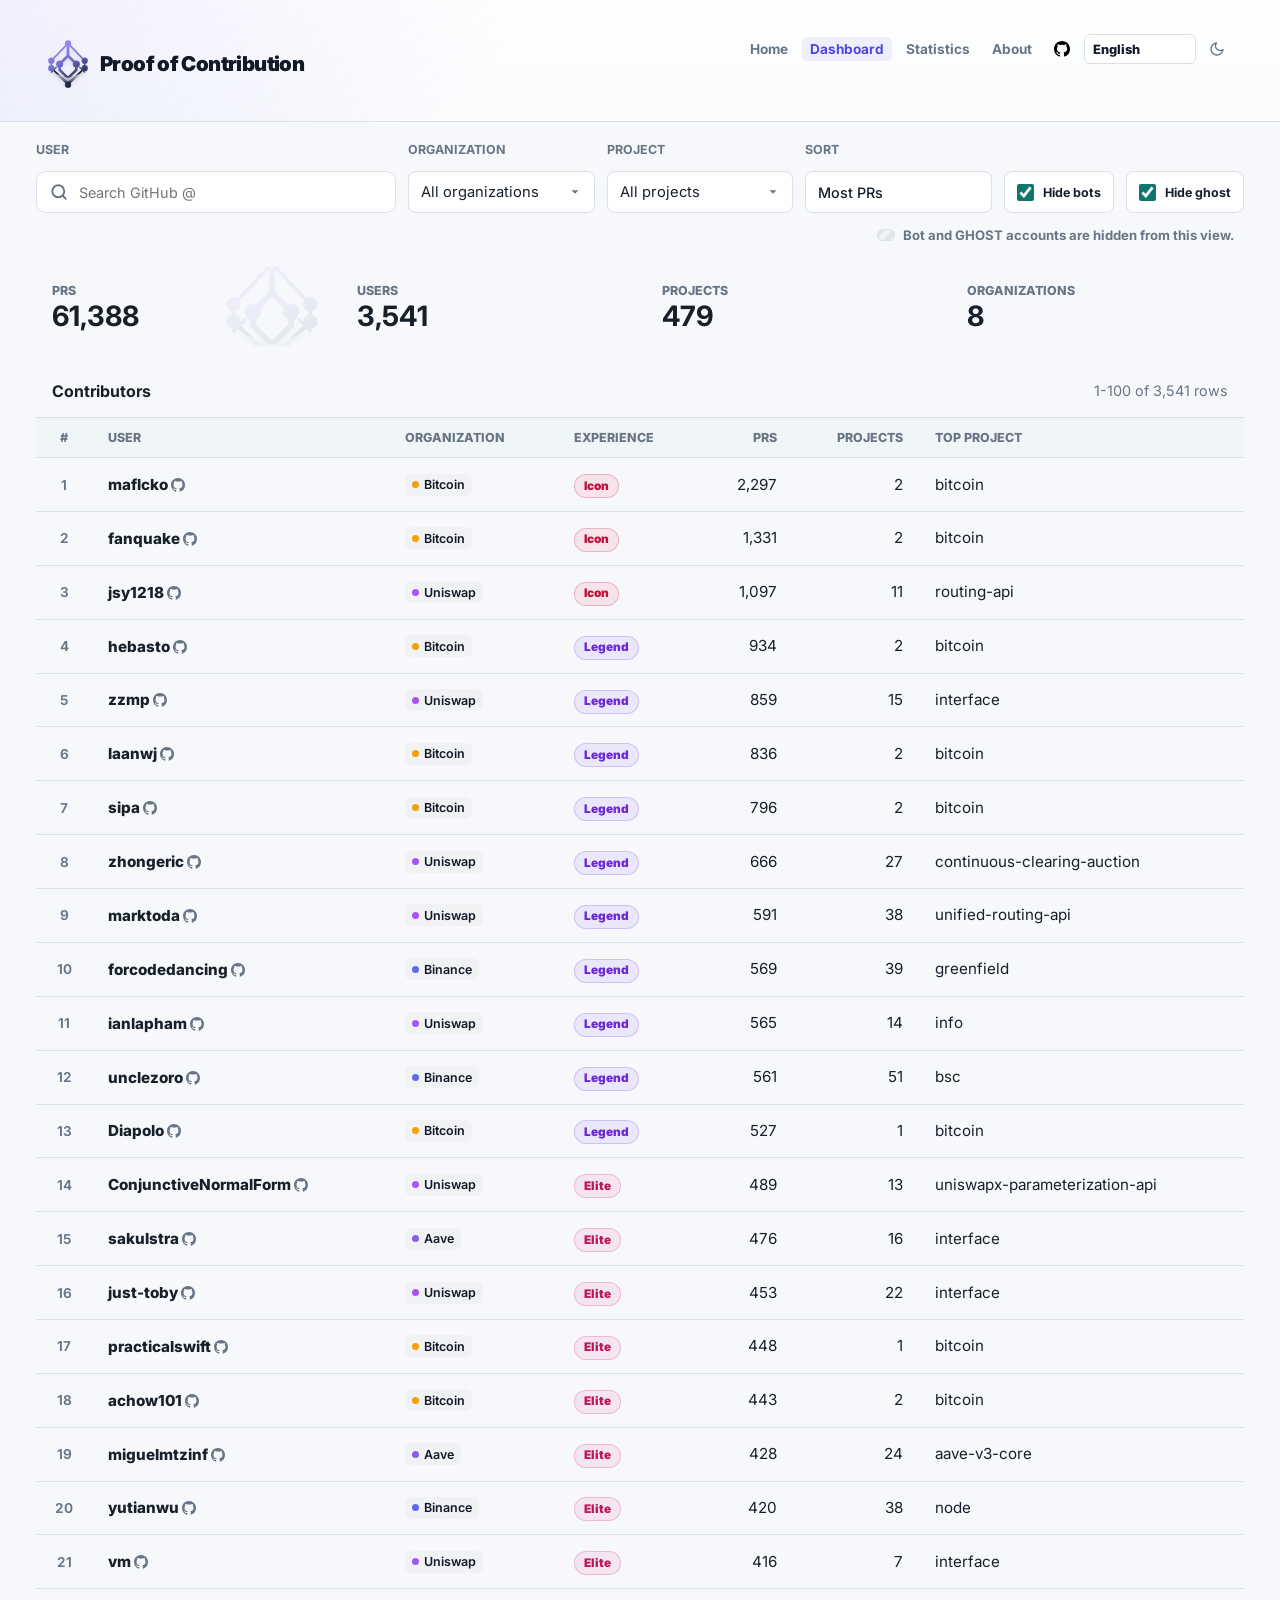
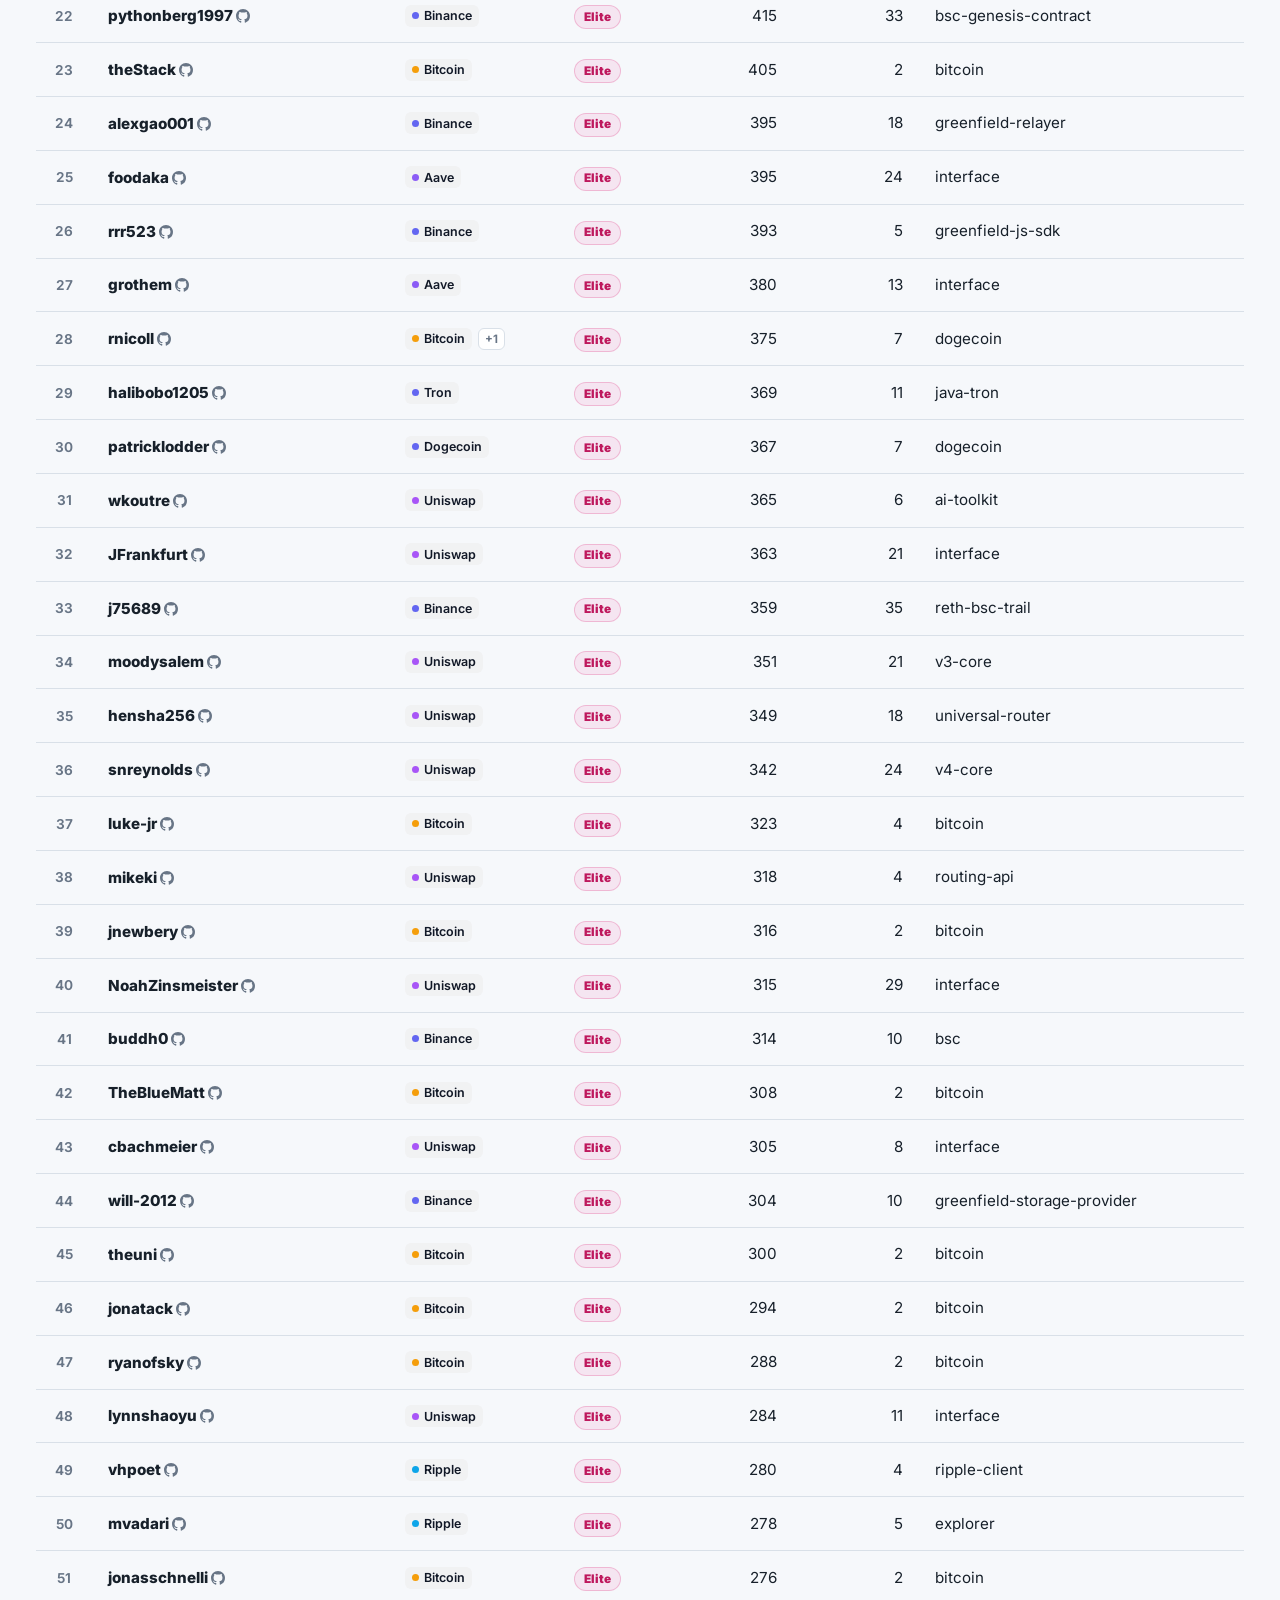
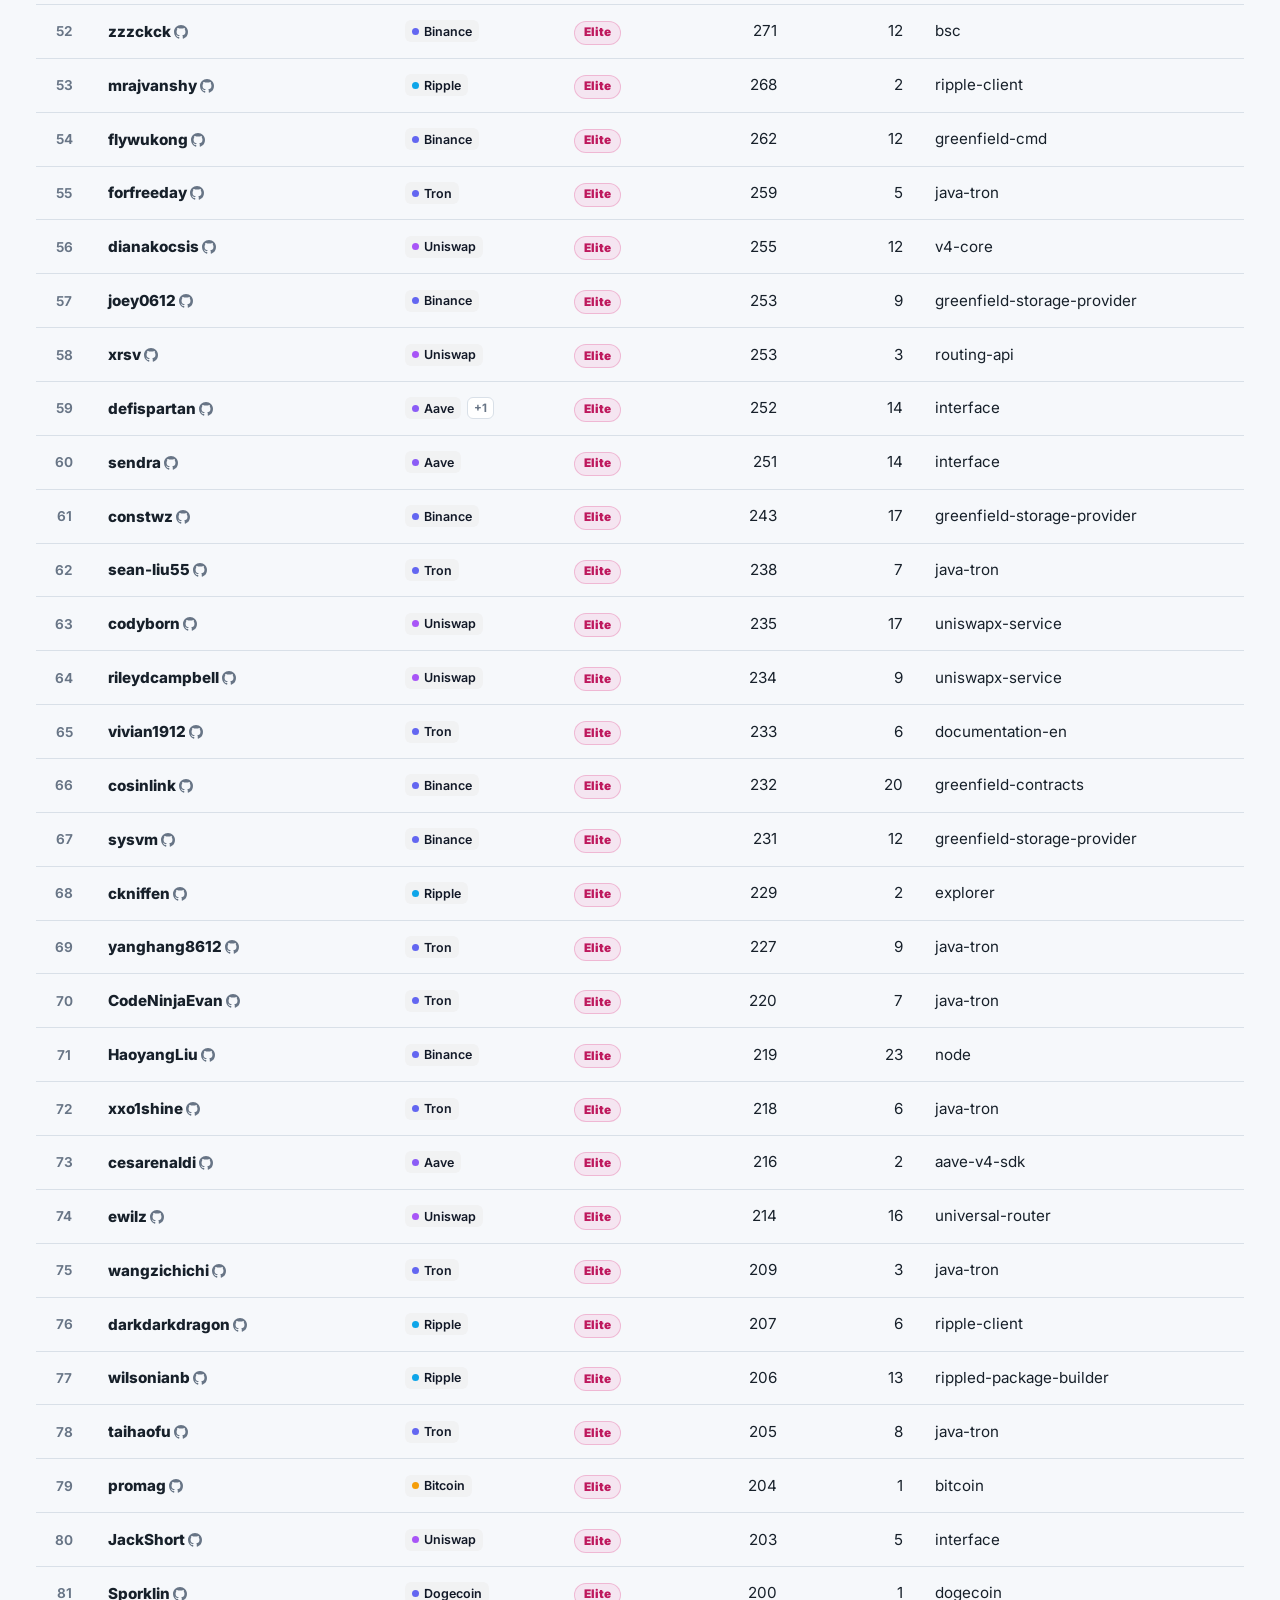
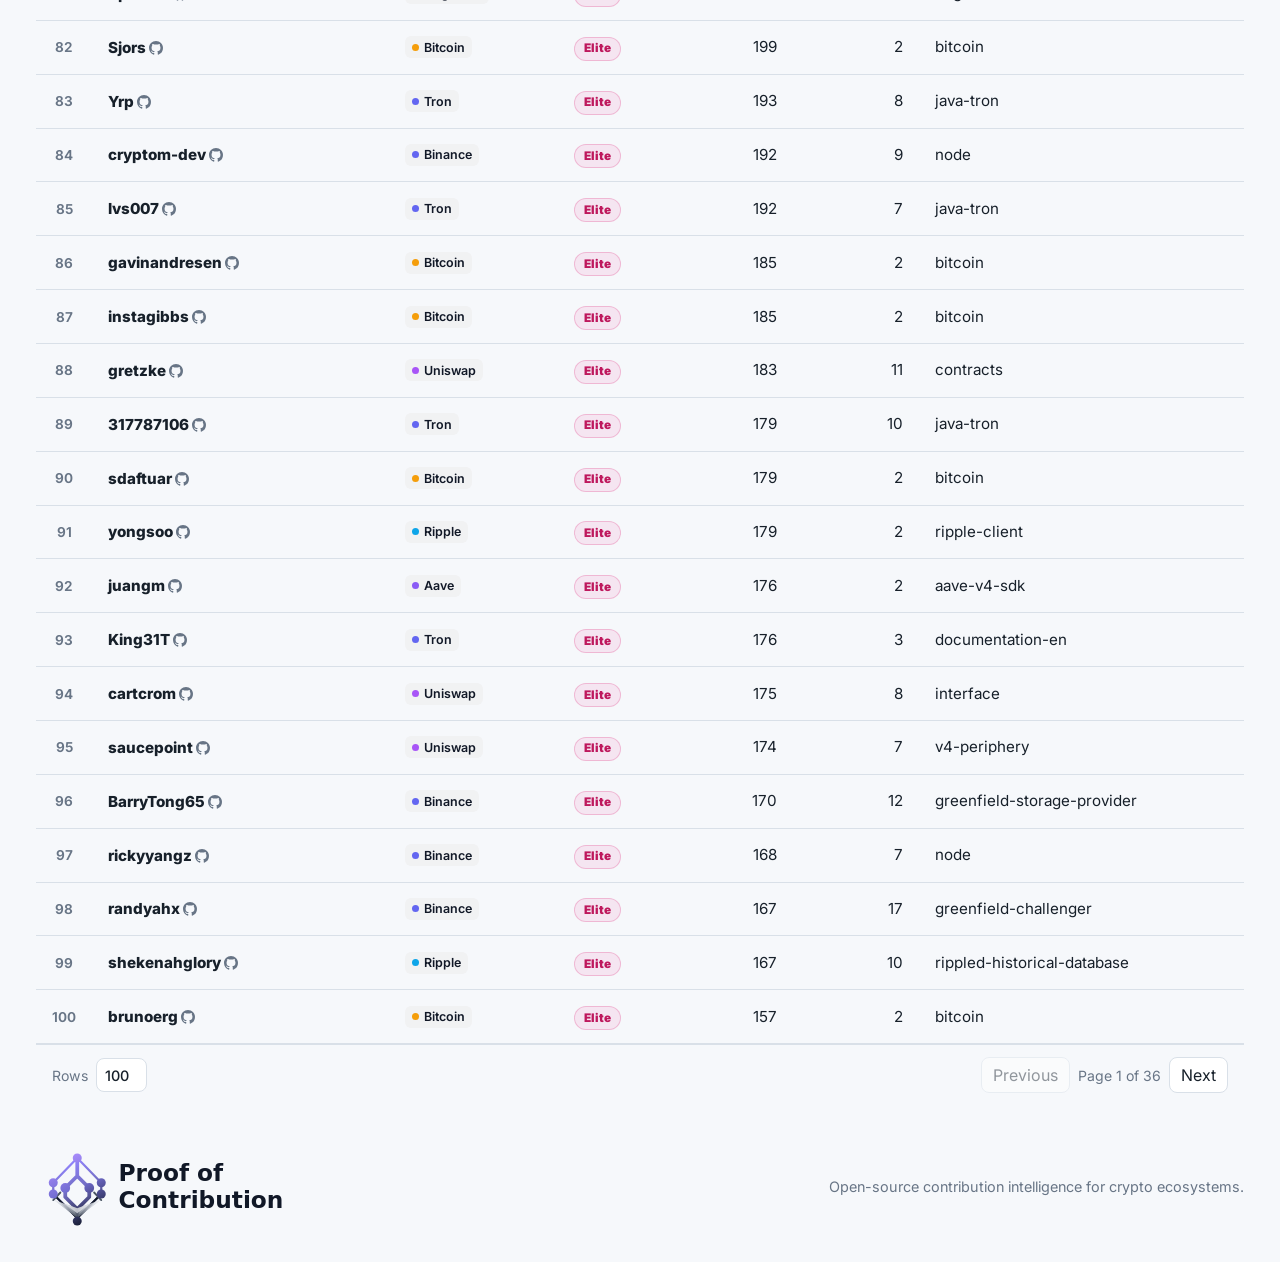
==== app/index.html @ 01d90309 "idiomas" ====
<!doctype html>
<html lang="en">
  <head>
    <meta charset="utf-8" />
    <meta name="viewport" content="width=device-width, initial-scale=1" />
    <meta
      name="description"
      content="Proof of Contribution tracks merged pull requests across open-source crypto projects."
    />
    <meta name="theme-color" content="#ffffff" />
    <meta property="og:title" content="Proof of Contribution" />
    <meta
      property="og:description"
      content="A public contribution map for crypto builders and open-source ecosystems."
    />
    <meta property="og:image" content="./assets/poc-logo.svg" />
    <meta name="twitter:card" content="summary_large_image" />
    <meta name="twitter:title" content="Proof of Contribution" />
    <meta
      name="twitter:description"
      content="A public contribution map for crypto builders and open-source ecosystems."
    />
    <meta name="twitter:image" content="./assets/poc-logo.svg" />
    <title>Proof of Contribution</title>
    <link rel="icon" href="./assets/favicon.svg" type="image/svg+xml" />
    <link rel="apple-touch-icon" href="./assets/favicon.svg" />
    <link rel="preconnect" href="https://fonts.googleapis.com" />
    <link rel="preconnect" href="https://fonts.gstatic.com" crossorigin />
    <link href="https://fonts.googleapis.com/css2?family=Inter:wght@400;600;700;800;900&display=swap" rel="stylesheet" />
    <link rel="stylesheet" href="./styles.css?v=20260628-1" />
    <script src="./theme.js"></script>
  </head>
  <body data-i18n-title="meta.dashboardTitle">
    <header class="topbar">
      <a class="brand-lockup" href="../">
        <img class="brand-mark" src="./assets/poc-mark.svg" alt="" aria-hidden="true" />
        <div class="brand-copy">
          <h2>Proof of Contribution</h2>
        </div>
      </a>
      <div class="header-side">
        <nav class="header-nav" aria-label="Project" data-i18n-attr="aria-label:nav.project">
          <a href="../" data-i18n="nav.home">Home</a>
          <a href="./" aria-current="page" data-i18n="nav.dashboard">Dashboard</a>
          <a href="./stats.html" data-i18n="nav.statistics">Statistics</a>
          <a href="./about.html" data-i18n="nav.about">About</a>
          <a
            class="repo-link"
            href="https://github.com/alerodriargui/proof-of-contribution"
            target="_blank"
            rel="noreferrer"
            aria-label="GitHub Repository"
            data-i18n-attr="aria-label:nav.githubRepository"
          >
            <img src="./assets/github.svg" alt="" aria-hidden="true" />
          </a>
          <button id="themeToggle" class="theme-toggle" aria-label="Toggle dark mode" data-i18n-attr="aria-label:nav.toggleTheme">
            <svg class="sun-icon" viewBox="0 0 24 24" fill="none" stroke="currentColor" stroke-width="2" stroke-linecap="round" stroke-linejoin="round"><circle cx="12" cy="12" r="5"></circle><line x1="12" y1="1" x2="12" y2="3"></line><line x1="12" y1="21" x2="12" y2="23"></line><line x1="4.22" y1="4.22" x2="5.64" y2="5.64"></line><line x1="18.36" y1="18.36" x2="19.78" y2="19.78"></line><line x1="1" y1="12" x2="3" y2="12"></line><line x1="21" y1="12" x2="23" y2="12"></line><line x1="4.22" y1="19.78" x2="5.64" y2="18.36"></line><line x1="18.36" y1="5.64" x2="19.78" y2="4.22"></line></svg>
            <svg class="moon-icon" viewBox="0 0 24 24" fill="none" stroke="currentColor" stroke-width="2" stroke-linecap="round" stroke-linejoin="round"><path d="M21 12.79A9 9 0 1 1 11.21 3 7 7 0 0 0 21 12.79z"></path></svg>
          </button>
        </nav>
        <div class="status" id="dataStatus" aria-live="polite" aria-atomic="true"></div>
      </div>
    </header>

    <main class="shell">
      <section class="toolbar" aria-label="Filters" data-i18n-attr="aria-label:filters.label">
        <label class="field search-field">
          <span data-i18n="filters.user">User</span>
          <div class="search-input-wrap">
            <input id="userSearch" type="search" autocomplete="off" placeholder="Search Github @" data-i18n-attr="placeholder:filters.searchPlaceholder" />
            <svg class="search-icon" viewBox="0 0 24 24" fill="none" stroke="currentColor" stroke-width="2.5" stroke-linecap="round" stroke-linejoin="round"><circle cx="11" cy="11" r="8"></circle><line x1="21" y1="21" x2="16.65" y2="16.65"></line></svg>
          </div>
        </label>

        <div class="ms-field">
          <span class="ms-label" data-i18n="filters.organization">Organization</span>
          <div class="multi-select" id="orgMultiSelect">
            <button class="multi-select-trigger" type="button" aria-haspopup="listbox" aria-expanded="false">
              <span class="multi-select-summary" id="orgSummary" data-i18n="filters.allOrganizations">All organizations</span>
              <svg class="multi-select-arrow" viewBox="0 0 16 16" width="14" height="14" fill="currentColor"><path d="M4 6l4 4 4-4"/></svg>
            </button>
            <div class="multi-select-dropdown" id="orgDropdown" role="listbox" aria-multiselectable="true" hidden>
              <div class="multi-select-actions">
                <button type="button" data-action="select-all" data-i18n="filters.selectAll">Select all</button>
                <button type="button" data-action="clear-all" data-i18n="filters.clearAll">Clear all</button>
              </div>
              <div id="orgOptions"></div>
            </div>
          </div>
        </div>

        <div class="ms-field">
          <span class="ms-label" data-i18n="filters.project">Project</span>
          <div class="multi-select" id="projectMultiSelect">
            <button class="multi-select-trigger" type="button" aria-haspopup="listbox" aria-expanded="false">
              <span class="multi-select-summary" id="projectSummary" data-i18n="filters.allProjects">All projects</span>
              <svg class="multi-select-arrow" viewBox="0 0 16 16" width="14" height="14" fill="currentColor"><path d="M4 6l4 4 4-4"/></svg>
            </button>
            <div class="multi-select-dropdown" id="projectDropdown" role="listbox" aria-multiselectable="true" hidden>
              <div class="multi-select-actions">
                <button type="button" data-action="select-all" data-i18n="filters.selectAll">Select all</button>
                <button type="button" data-action="clear-all" data-i18n="filters.clearAll">Clear all</button>
              </div>
              <div id="projectOptions"></div>
            </div>
          </div>
        </div>

        <label class="field">
          <span data-i18n="filters.sort">Sort</span>
          <select id="sortMode">
            <option value="prs" data-i18n="filters.mostPrs">Most PRs</option>
            <option value="experience" data-i18n="filters.experienceTier">Experience tier</option>
            <option value="projects" data-i18n="filters.mostProjects">Most projects</option>
            <option value="user" data-i18n="filters.userAz">User A-Z</option>
          </select>
        </label>

        <label class="check">
          <input id="hideBots" type="checkbox" checked />
          <span data-i18n="filters.hideBots">Hide bots</span>
        </label>

        <label class="check">
          <input id="hideGhost" type="checkbox" checked />
          <span data-i18n="filters.hideGhost">Hide ghost</span>
        </label>
      </section>

      <div class="legend-row" aria-label="Legend">
        <span class="legend-item" id="legendBot">
          <span class="legend-swatch bot-swatch" aria-hidden="true"></span>
          <span data-i18n="dashboard.botMarked">Bot accounts are marked as BOT.</span>
        </span>
        <span class="legend-item" id="legendGhost">
          <span class="legend-swatch ghost-swatch" aria-hidden="true"></span>
          <span data-i18n="dashboard.ghostMarked">GHOST is GitHub's placeholder for deleted or unavailable users.</span>
        </span>
      </div>

      <section class="metrics" aria-label="Summary" data-i18n-attr="aria-label:dashboard.summary">
        <div class="metric metric-branded">
          <img src="./assets/poc-mark.svg" alt="" aria-hidden="true" />
          <span data-i18n="dashboard.prs">PRs</span>
          <strong id="metricPrs">0</strong>
        </div>
        <div class="metric">
          <span data-i18n="dashboard.users">Users</span>
          <strong id="metricUsers">0</strong>
        </div>
        <div class="metric">
          <span data-i18n="common.projects">Projects</span>
          <strong id="metricProjects">0</strong>
        </div>
        <div class="metric">
          <span data-i18n="common.organizations">Organizations</span>
          <strong id="metricOrgs">0</strong>
        </div>
      </section>

      <section class="content-grid">
        <div class="panel main-panel">
          <div class="panel-head">
            <h2 data-i18n="dashboard.contributors">Contributors</h2>
            <span id="resultCount">0 rows</span>
          </div>
          <div class="table-wrap">
            <table>
              <thead>
                <tr>
                  <th class="rank-col">#</th>
                  <th data-i18n="filters.user">User</th>
                  <th data-i18n="filters.organization">Organization</th>
                  <th data-i18n="dashboard.experience">Experience</th>
                  <th class="number">PRs</th>
                  <th class="number" data-i18n="common.projects">Projects</th>
                  <th data-i18n="dashboard.topProject">Top project</th>
                </tr>
              </thead>
              <tbody id="developerRows"></tbody>
            </table>
          </div>
          <div class="pagination" aria-label="Contributors pagination" data-i18n-attr="aria-label:dashboard.pagination">
            <label class="page-size">
              <span data-i18n="common.rowsLabel">Rows</span>
              <select id="pageSize">
                <option value="50">50</option>
                <option value="100" selected>100</option>
                <option value="250">250</option>
                <option value="500">500</option>
                <option value="1000">1000</option>
              </select>
            </label>
            <div class="page-controls">
              <button id="prevPage" type="button" data-i18n="dashboard.previous">Previous</button>
              <span id="pageInfo">Page 1 of 1</span>
              <button id="nextPage" type="button" data-i18n="dashboard.next">Next</button>
            </div>
          </div>
        </div>
      </section>

    </main>

    <footer class="site-footer">
      <img src="./assets/poc-logo.svg" alt="Proof of Contribution" />
      <span data-i18n="footer.tagline">Open-source contribution intelligence for crypto ecosystems.</span>
    </footer>

    <script src="./i18n.js"></script>
    <script src="./app.js?v=20260627-2"></script>
  </body>
</html>
---- app/styles.css ----
:root {
  color-scheme: light;
  --bg: #f6f8fb;
  --ink: #17202a;
  --ink-strong: #111827;
  --muted: #687586;
  --line: #d9e0e8;
  --panel: #ffffff;
  --panel-strong: #f0f5f8;
  --proof: #4f46e5;
  --blue: #2364aa;
  --blue-soft: rgba(35, 100, 170, 0.1);
  --green: #0f766e;
  --green-soft: #edf6f4;
  --amber: #a16207;
  --red: #b42318;
  --shadow: 0 16px 50px rgba(20, 34, 52, 0.08);
  --header-bg: linear-gradient(180deg, #ffffff 0%, #f9fbfd 100%);
}

.dark {
  color-scheme: dark;
  --bg: #0f172a;
  --ink: #94a3b8;
  --ink-strong: #f8fafc;
  --muted: #64748b;
  --line: #1e293b;
  --panel: #1e293b;
  --panel-strong: #0f172a;
  --proof: #818cf8;
  --blue: #38bdf8;
  --blue-soft: rgba(56, 189, 248, 0.1);
  --green: #2dd4bf;
  --green-soft: rgba(45, 212, 191, 0.1);
  --amber: #fbbf24;
  --red: #f87171;
  --shadow: 0 16px 50px rgba(0, 0, 0, 0.3);
  --header-bg: linear-gradient(180deg, #1e293b 0%, #0f172a 100%);
}

.dark .metric-branded {
  background: linear-gradient(135deg, var(--panel), var(--panel-strong));
}

* {
  box-sizing: border-box;
}

body {
  margin: 0;
  min-width: 320px;
  background: var(--bg);
  color: var(--ink);
  font-family:
    Inter, ui-sans-serif, system-ui, -apple-system, BlinkMacSystemFont, "Segoe UI",
    "Noto Sans", "Noto Sans Devanagari", "Noto Sans CJK SC", sans-serif;
}

button,
input,
select {
  font: inherit;
}

.topbar {
  display: flex;
  align-items: center;
  justify-content: space-between;
  gap: 28px;
  padding: 34px clamp(18px, 4vw, 48px) 28px;
  border-bottom: 1px solid var(--line);
  background:
    linear-gradient(135deg, rgba(79, 70, 229, 0.08), rgba(15, 118, 110, 0) 40%),
    var(--header-bg);
}

.brand-lockup {
  display: flex;
  align-items: center;
  gap: 12px;
  max-width: 100%;
  min-width: 0;
  text-decoration: none;
  color: inherit;
}

.brand-mark {
  flex: 0 0 auto;
  width: 40px;
  height: 48px;
  object-fit: contain;
}

.brand-copy {
  min-width: 0;
}

.brand-copy h2 {
  color: var(--ink-strong);
  font-size: clamp(1.15rem, 1.6vw, 1.45rem);
  font-weight: 900;
  letter-spacing: -0.03em;
  line-height: 1.05;
}

.header-side {
  display: grid;
  grid-template-rows: auto 1.2em;
  justify-items: end;
  gap: 10px;
  flex: 0 0 auto;
}

.header-nav {
  display: flex;
  align-items: center;
  justify-content: end;
  gap: 6px;
  flex-wrap: wrap;
}

.header-nav a {
  display: inline-flex;
  align-items: center;
  padding: 4px 8px;
  color: var(--muted);
  font-size: 0.85rem;
  font-weight: 700;
  text-decoration: none;
  border-radius: 6px;
  transition: color 0.15s, background 0.15s;
}

.header-nav a:hover {
  color: var(--ink-strong);
  background: rgba(79, 70, 229, 0.06);
}

.header-nav a[aria-current="page"] {
  color: var(--proof);
  background: rgba(79, 70, 229, 0.08);
}

.language-switcher {
  display: inline-flex;
  align-items: center;
}

.language-select {
  min-width: 112px;
  max-width: 138px;
  height: 30px;
  border: 1px solid var(--line);
  border-radius: 6px;
  background: var(--panel);
  color: var(--ink-strong);
  padding: 3px 8px;
  font-size: 0.8rem;
  font-weight: 800;
  cursor: pointer;
}

.language-select:focus {
  border-color: rgba(79, 70, 229, 0.42);
  outline: 3px solid rgba(79, 70, 229, 0.14);
}

.theme-toggle {
  display: flex;
  align-items: center;
  justify-content: center;
  width: 30px;
  height: 30px;
  border: none;
  border-radius: 6px;
  background: transparent;
  color: var(--muted);
  cursor: pointer;
  transition: color 0.15s, background 0.15s;
}

.theme-toggle:hover {
  color: var(--ink-strong);
  background: rgba(79, 70, 229, 0.06);
}

.theme-toggle svg {
  width: 16px;
  height: 16px;
}

.sun-icon { display: none; }
.moon-icon { display: block; }

.dark .sun-icon { display: block; }
.dark .moon-icon { display: none; }

.repo-link {
  display: inline-flex;
  align-items: center;
  padding: 4px 6px;
}

.repo-link img {
  width: 16px;
  height: 16px;
  color: currentColor;
}
.dark .repo-link img { filter: invert(1) brightness(2); }

h1,
h2 {
  margin: 0;
  letter-spacing: 0;
}

h1 {
  color: var(--ink-strong);
  font-size: clamp(1.75rem, 3.25vw, 3.3rem);
  font-weight: 850;
  line-height: 1.03;
}

h2 {
  font-size: 1rem;
}

.status {
  font-size: 0.78rem;
  color: var(--muted);
  font-weight: 600;
  display: flex;
  align-items: center;
  gap: 8px;
  justify-content: flex-end;
}

.status:not(:empty)::before {
  content: "";
  display: block;
  width: 6px;
  height: 6px;
  border-radius: 50%;
  background: var(--blue);
  animation: statusPulse 1.5s infinite;
}

@keyframes statusPulse {
  0% { transform: scale(1); opacity: 1; }
  50% { transform: scale(1.5); opacity: 0.4; }
  100% { transform: scale(1); opacity: 1; }
}

.shell {
  width: min(1440px, 100%);
  margin: 0 auto;
  padding: 20px clamp(14px, 3vw, 36px) 40px;
}

.project-note {
  display: grid;
  grid-template-columns: minmax(240px, 0.82fr) minmax(280px, 1fr);
  gap: 18px;
  align-items: end;
  margin-bottom: 18px;
  padding-bottom: 18px;
  border-bottom: 1px solid var(--line);
}

.project-kicker {
  display: block;
  margin-bottom: 7px;
  color: var(--green);
  font-size: 0.78rem;
  font-weight: 850;
  letter-spacing: 0;
  text-transform: uppercase;
}

.project-note h2 {
  max-width: 560px;
  color: var(--ink-strong);
  font-size: clamp(1.12rem, 2vw, 1.55rem);
  line-height: 1.18;
}

.project-note p {
  max-width: 760px;
  margin: 0;
  color: var(--muted);
  font-size: 0.98rem;
  line-height: 1.55;
}

.info-shell {
  max-width: 1180px;
}

.page-note {
  align-items: center;
  margin-bottom: 22px;
}

.info-grid {
  display: grid;
  grid-template-columns: repeat(3, minmax(0, 1fr));
  gap: 12px;
}

.info-card {
  border: 1px solid var(--line);
  border-radius: 8px;
  background: var(--panel);
  box-shadow: var(--shadow);
  padding: 18px;
}

.info-card h2 {
  margin-bottom: 9px;
  color: var(--ink-strong);
}

.info-card p {
  margin: 0;
  color: var(--muted);
  font-size: 0.95rem;
  line-height: 1.55;
}

.toolbar {
  display: grid;
  grid-template-columns: minmax(220px, 1.35fr) repeat(3, minmax(160px, 0.7fr)) auto auto;
  gap: 12px;
  align-items: end;
}

@media (max-width: 1100px) {
  .toolbar {
    grid-template-columns: 1fr 1fr;
  }
}

.legend-row {
  display: flex;
  align-items: center;
  justify-content: flex-end;
  gap: 10px;
  min-height: 28px;
  margin-top: 8px;
  color: var(--muted);
  font-size: 0.82rem;
  font-weight: 700;
}

.legend-item {
  display: inline-flex;
  align-items: center;
  gap: 8px;
}

.legend-swatch {
  display: inline-block;
  width: 18px;
  height: 12px;
  border: 1px solid var(--line);
  border-radius: 999px;
}

.bot-swatch {
  background: repeating-linear-gradient(
    135deg,
    rgba(104, 117, 134, 0.14),
    rgba(104, 117, 134, 0.14) 5px,
    rgba(104, 117, 134, 0.04) 5px,
    rgba(104, 117, 134, 0.04) 10px
  );
}

.ghost-swatch {
  background: rgba(124, 58, 237, 0.12);
  border-color: rgba(124, 58, 237, 0.28);
}

.field,
.check {
  min-width: 0;
}

.field span,
.check span {
  display: block;
  margin-bottom: 6px;
  color: var(--muted);
  font-size: 0.78rem;
  font-weight: 700;
  letter-spacing: 0;
  text-transform: uppercase;
}

.field input,
.field select {
  width: 100%;
  height: 42px;
  border: 1px solid var(--line);
  border-radius: 8px;
  background: var(--panel);
  color: var(--ink);
  padding: 0 12px;
  outline: none;
}

.field input:focus,
.field select:focus {
  border-color: var(--blue);
  box-shadow: 0 0 0 3px var(--blue-soft);
}

.check {
  display: flex;
  align-items: center;
  gap: 9px;
  height: 42px;
  padding: 0 12px;
  border: 1px solid var(--line);
  border-radius: 8px;
  background: var(--panel);
}

.check span {
  margin: 0;
  color: var(--ink);
  text-transform: none;
}

.check input {
  width: 17px;
  height: 17px;
  margin: 0;
  accent-color: var(--green);
}

.metrics {
  display: grid;
  grid-template-columns: repeat(4, minmax(0, 1fr));
  gap: 12px;
  margin: 18px 0;
}

.metric {
  position: relative;
  padding: 16px;
  overflow: hidden;
}

.metric-branded img {
  position: absolute;
  right: 10px;
  bottom: -22px;
  width: 94px;
  height: 112px;
  object-fit: contain;
  opacity: 0.08;
  pointer-events: none;
}

.metric span {
  display: block;
  color: var(--muted);
  font-size: 0.78rem;
  font-weight: 800;
  letter-spacing: 0;
  text-transform: uppercase;
}

.metric strong {
  position: relative;
  display: block;
  margin-top: 4px;
  font-size: 1.75rem;
  line-height: 1;
}

.site-footer {
  display: flex;
  align-items: center;
  justify-content: space-between;
  gap: 18px;
  width: min(1440px, 100%);
  margin: 0 auto;
  padding: 0 clamp(14px, 3vw, 36px) 34px;
  color: var(--muted);
  font-size: 0.9rem;
}

.site-footer img {
  width: min(270px, 56vw);
  height: auto;
  object-fit: contain;
}

.content-grid {
  display: block;
}

.panel-head {
  display: flex;
  align-items: center;
  justify-content: space-between;
  gap: 12px;
  min-height: 54px;
  padding: 14px 16px;
  border-bottom: 1px solid var(--line);
}

.panel-head span {
  color: var(--muted);
  font-size: 0.9rem;
}

.table-wrap {
  overflow-x: auto;
  -webkit-overflow-scrolling: touch;
}

table {
  width: 100%;
  border-collapse: collapse;
  min-width: 720px;
}

th,
td {
  padding: 12px 16px;
  border-bottom: 1px solid var(--line);
  text-align: left;
  white-space: nowrap;
  vertical-align: middle;
}

th {
  background: var(--panel-strong);
  color: var(--muted);
  font-size: 0.78rem;
  font-weight: 800;
  letter-spacing: 0;
  text-transform: uppercase;
}

td {
  font-size: 0.95rem;
  line-height: 28px;
}

.profile-link,
.profile-person {
  display: inline-flex;
  align-items: center;
  min-height: 28px;
  line-height: 28px;
  gap: 10px;
  color: var(--ink);
  text-decoration: none;
  vertical-align: middle;
}

.profile-link:visited {
  color: var(--ink);
}

.profile-link:hover {
  color: var(--blue);
  text-decoration: underline;
}

.account-badge {
  display: inline-flex;
  align-items: center;
  height: 21px;
  border: 1px solid rgba(104, 117, 134, 0.28);
  border-radius: 999px;
  background: rgba(104, 117, 134, 0.08);
  color: var(--muted);
  padding: 0 8px;
  font-size: 0.72rem;
  font-weight: 900;
  line-height: 1;
  text-transform: uppercase;
}

.tier-badge {
  display: inline-flex;
  align-items: center;
  min-height: 24px;
  border: 1px solid rgba(79, 70, 229, 0.22);
  border-radius: 999px;
  background: rgba(79, 70, 229, 0.08);
  color: var(--proof);
  padding: 3px 9px;
  font-size: 0.74rem;
  font-weight: 900;
  line-height: 1.1;
  white-space: nowrap;
}

.tier-1 {
  border-color: rgba(104, 117, 134, 0.24);
  background: rgba(104, 117, 134, 0.08);
  color: var(--muted);
}

.tier-2 {
  border-color: rgba(35, 100, 170, 0.24);
  background: var(--blue-soft);
  color: var(--blue);
}

.tier-3-5 {
  border-color: rgba(8, 145, 178, 0.24);
  background: rgba(6, 182, 212, 0.1);
  color: #0e7490;
}

.tier-6-10 {
  border-color: rgba(15, 118, 110, 0.24);
  background: var(--green-soft);
  color: var(--green);
}

.tier-11-20 {
  border-color: rgba(101, 163, 13, 0.26);
  background: rgba(132, 204, 22, 0.12);
  color: #4d7c0f;
}

.tier-21-50 {
  border-color: rgba(161, 98, 7, 0.24);
  background: rgba(245, 158, 11, 0.11);
  color: var(--amber);
}

.tier-51-100 {
  border-color: rgba(234, 88, 12, 0.24);
  background: rgba(249, 115, 22, 0.1);
  color: #c2410c;
}

.tier-101-500 {
  border-color: rgba(219, 39, 119, 0.24);
  background: rgba(236, 72, 153, 0.1);
  color: #be185d;
}

.tier-501-1000 {
  border-color: rgba(124, 58, 237, 0.24);
  background: rgba(139, 92, 246, 0.1);
  color: #6d28d9;
}

.tier-1000-plus {
  border-color: rgba(190, 18, 60, 0.24);
  background: rgba(244, 63, 94, 0.1);
  color: #be123c;
}

.bot-badge {
  border-color: rgba(104, 117, 134, 0.28);
  background: rgba(104, 117, 134, 0.08);
  color: var(--muted);
}

.ghost-badge {
  border-color: rgba(124, 58, 237, 0.28);
  background: rgba(124, 58, 237, 0.1);
  color: #6d28d9;
}

.avatar {
  flex: 0 0 auto;
  width: 28px;
  height: 28px;
  border: 1px solid var(--line);
  border-radius: 50%;
  background: var(--panel-strong);
  object-fit: cover;
  display: block;
  margin: 0;
}

tbody tr {
  cursor: pointer;
}

tbody tr:hover {
  background: #f8fbfc;
}

tbody tr.selected-row,
tbody tr.selected-row:hover {
  background: #f4f8fb;
}

tbody tr.bot-row {
  background:
    repeating-linear-gradient(
      135deg,
      rgba(104, 117, 134, 0.08),
      rgba(104, 117, 134, 0.08) 8px,
      rgba(104, 117, 134, 0.03) 8px,
      rgba(104, 117, 134, 0.03) 16px
    ),
    #f6f8fb;
  color: var(--muted);
}

tbody tr.bot-row:hover,
tbody tr.bot-row.selected-row,
tbody tr.bot-row.selected-row:hover {
  background:
    repeating-linear-gradient(
      135deg,
      rgba(104, 117, 134, 0.11),
      rgba(104, 117, 134, 0.11) 8px,
      rgba(104, 117, 134, 0.04) 8px,
      rgba(104, 117, 134, 0.04) 16px
    ),
    #eef2f6;
}

tbody tr.bot-row .profile-person,
tbody tr.bot-row .number,
tbody tr.bot-row td {
  color: var(--muted);
}

tbody tr.ghost-user-row {
  background: rgba(124, 58, 237, 0.06);
  color: #5b21b6;
}

tbody tr.ghost-user-row:hover,
tbody tr.ghost-user-row.selected-row,
tbody tr.ghost-user-row.selected-row:hover {
  background: rgba(124, 58, 237, 0.1);
}

tbody tr.ghost-user-row .profile-person,
tbody tr.ghost-user-row .profile-link,
tbody tr.ghost-user-row .number,
tbody tr.ghost-user-row td {
  color: #5b21b6;
}

tbody tr.inline-detail-row {
  cursor: default;
}

tbody tr.inline-detail-row:hover {
  background: transparent;
}

.number {
  text-align: right;
}

.login {
  font-weight: 800;
}

.rank-col {
  width: 50px;
  text-align: center;
}

.rank {
  color: var(--muted);
  font-size: 0.85rem;
  font-weight: 650;
  text-align: center;
  width: 50px;
}

.pagination {
  display: flex;
  align-items: center;
  justify-content: space-between;
  gap: 12px;
  padding: 12px 16px;
  border-top: 1px solid var(--line);
}

.page-size,
.page-controls {
  display: flex;
  align-items: center;
  gap: 8px;
}

.page-size span,
.page-controls span {
  color: var(--muted);
  font-size: 0.88rem;
}

.page-size select {
  height: 34px;
  border: 1px solid var(--line);
  border-radius: 8px;
  background: var(--panel);
  color: var(--ink);
  padding: 0 8px;
}

.page-controls button {
  min-height: 34px;
  border: 1px solid var(--line);
  border-radius: 8px;
  background: var(--panel);
  color: var(--ink);
  padding: 7px 11px;
  cursor: pointer;
}

.page-controls button:hover:not(:disabled) {
  border-color: var(--blue);
  color: var(--blue);
}

.page-controls button:disabled {
  cursor: not-allowed;
  opacity: 0.45;
}

.search-input-wrap {
  position: relative;
  display: flex;
  align-items: center;
  width: 100%;
}

.search-input-wrap input {
  width: 100%;
  height: 42px;
  padding: 0 16px 0 42px;
  background: var(--panel);
  border: 1px solid var(--line);
  border-radius: 10px;
  font: inherit;
  font-size: 0.9rem;
  transition: all 0.2s;
}

.search-input-wrap input:focus {
  background: var(--panel-strong);
  border-color: var(--blue);
  box-shadow: 0 0 0 4px var(--blue-soft);
  outline: none;
}

.search-icon {
  position: absolute;
  left: 14px;
  width: 18px;
  height: 18px;
  color: var(--muted);
  pointer-events: none;
}

select {
  width: 100%;
  height: 42px;
  padding: 0 16px;
  background: var(--panel);
  border: 1px solid var(--line);
  border-radius: 10px;
  color: var(--ink);
  font-size: 0.9rem;
  font-weight: 500;
  cursor: pointer;
  appearance: none;
  background-image: url("data:image/svg+xml,%3Csvg xmlns='http://www.w3.org/2000/svg' width='8' height='8' viewBox='0 0 24 24' fill='none' stroke='%23687586' stroke-width='2' stroke-linecap='round' stroke-linejoin='round'%3E%3Cpath d='M6 9l6 6 6-6'%3E%3C/path%3E%3C/svg%3E");
  background-repeat: no-repeat;
  background-position: right 16px center;
  background-size: 12px;
}

select:hover {
  border-color: var(--blue-soft);
  background-color: var(--panel-strong);
}

select:focus {
  border-color: var(--blue);
  box-shadow: 0 0 0 4px var(--blue-soft);
  outline: none;
}

.field {
  display: flex;
  flex-direction: column;
  gap: 8px;
  flex: 1;
  min-width: 140px;
}

/* ── Multi-select ──────────────────────────── */
.multi-select {
  position: relative;
  min-width: 0;
}

.multi-select-trigger {
  display: flex;
  align-items: center;
  gap: 8px;
  width: 100%;
  height: 42px;
  padding: 0 12px;
  border: 1px solid var(--line);
  border-radius: 8px;
  background: var(--panel);
  color: var(--ink);
  cursor: pointer;
  font-family: inherit;
  font-size: 0.92rem;
  text-align: left;
  white-space: nowrap;
}

.multi-select-trigger:hover {
  border-color: var(--muted);
}

.multi-select-trigger[aria-expanded="true"] {
  border-color: var(--blue);
  box-shadow: 0 0 0 3px var(--blue-soft);
}

.ms-field {
  display: flex;
  flex-direction: column;
  gap: 8px;
  flex: 1;
  min-width: 140px;
}

.ms-label {
  display: block;
  margin-bottom: 6px;
  color: var(--muted);
  font-size: 0.78rem;
  font-weight: 700;
  letter-spacing: 0;
  text-transform: uppercase;
}

.multi-select-summary {
  flex: 1;
  min-width: 0;
  overflow: hidden;
  text-overflow: ellipsis;
}

.multi-select-arrow {
  flex-shrink: 0;
  color: var(--muted);
  transition: transform 180ms ease;
}

.multi-select-trigger[aria-expanded="true"] .multi-select-arrow {
  transform: rotate(180deg);
}

.multi-select-dropdown {
  position: absolute;
  top: calc(100% + 4px);
  left: 0;
  right: 0;
  z-index: 50;
  min-width: 220px;
  border: 1px solid var(--line);
  border-radius: 10px;
  background: var(--panel);
  box-shadow: 0 8px 30px rgba(0, 0, 0, 0.12);
  padding: 6px 0;
}

.multi-select-actions {
  display: flex;
  gap: 4px;
  padding: 4px 8px 8px;
  border-bottom: 1px solid var(--line);
  margin-bottom: 4px;
}

.multi-select-actions button {
  flex: 1;
  padding: 4px 8px;
  border: 1px solid var(--line);
  border-radius: 6px;
  background: transparent;
  color: var(--ink);
  font-family: inherit;
  font-size: 0.78rem;
  font-weight: 700;
  cursor: pointer;
  transition: background 120ms ease;
}

.multi-select-actions button:hover {
  background: var(--panel-strong);
}

.multi-select-option {
  display: flex;
  align-items: center;
  gap: 8px;
  padding: 6px 12px;
  cursor: pointer;
  transition: background 120ms ease;
}

.multi-select-option:hover {
  background: rgba(79, 70, 229, 0.06);
}

.multi-select-option input[type="checkbox"] {
  width: 16px;
  height: 16px;
  margin: 0;
  accent-color: var(--blue);
  flex-shrink: 0;
}

.multi-select-option span {
  font-size: 0.88rem;
  color: var(--ink);
  overflow: hidden;
  text-overflow: ellipsis;
  white-space: nowrap;
}

.dropdown-search:focus {
  border-color: var(--blue);
  box-shadow: 0 0 0 3px var(--blue-soft);
}

.dropdown-options {
  display: grid;
  gap: 4px;
}

.org-selector-menu[hidden] {
  display: none;
}

.org-tags {
  display: flex;
  align-items: center;
  flex-wrap: wrap;
  gap: 6px;
  min-height: 28px;
}

.tag {
  display: inline-flex;
  align-items: center;
  gap: 5px;
  height: 22px;
  line-height: normal;
  max-width: 220px;
  border-radius: 6px;
  padding: 0 7px;
  background: #f1f2f3;
  color: var(--ink-strong);
  font-size: 0.78rem;
  font-weight: 600;
  overflow: hidden;
  text-overflow: ellipsis;
  white-space: nowrap;
  vertical-align: middle;
}

.tag-dot {
  flex: 0 0 auto;
  width: 7px;
  height: 7px;
  border-radius: 50%;
}

.tag.plus-tag {
  background: var(--panel);
  border: 1px solid var(--line);
  color: var(--muted);
  font-weight: 700;
  font-size: 0.72rem;
  padding: 0 6px;
  gap: 0;
  cursor: default;
}

.dark .tag { background: rgba(255, 255, 255, 0.07); }
.dark .tag.plus-tag { background: rgba(255, 255, 255, 0.04); border-color: rgba(255, 255, 255, 0.08); }

/* ── Profile link GitHub icon ───────────────────────── */
.gh-icon-link {
  display: inline-flex;
  align-items: center;
  color: var(--muted);
  text-decoration: none;
  vertical-align: middle;
  transition: color 0.15s;
}

.gh-icon-link:hover {
  color: var(--ink-strong);
}

.detail-list {
  display: grid;
  gap: 0;
}

.project-item {
  border-bottom: 1px solid var(--line);
}

.project-item:last-child {
  border-bottom: 0;
}

.project-toggle {
  display: flex;
  align-items: center;
  justify-content: space-between;
  gap: 12px;
  width: 100%;
  border: 0;
  background: transparent;
  color: inherit;
  padding: 13px 16px;
  cursor: pointer;
  text-align: left;
}

.project-toggle:hover {
  background: rgba(35, 100, 170, 0.04);
}

.project-toggle > span {
  min-width: 0;
}

.project-summary {
  display: inline-flex;
  align-items: center;
  gap: 10px;
  flex: 0 0 auto;
}

.project-chevron {
  color: var(--blue);
  font-size: 0.84rem;
  font-weight: 800;
}

.project-pr-list {
  display: grid;
  gap: 8px;
  padding: 0 16px 14px 16px;
}

.project-pr-link {
  display: grid;
  gap: 4px;
  padding: 10px 12px;
  border: 1px solid var(--line);
  border-radius: 10px;
  background: #ffffff;
  color: var(--ink);
  text-decoration: none;
}

.project-pr-link:hover {
  border-color: rgba(35, 100, 170, 0.35);
  color: var(--blue);
  background: #fdfefe;
}

.project-pr-title {
  min-width: 0;
  overflow: hidden;
  text-overflow: ellipsis;
  white-space: nowrap;
  font-weight: 800;
}

.project-pr-meta {
  color: var(--muted);
  font-size: 0.84rem;
}

.project-empty {
  padding: 0 16px 14px;
  color: var(--muted);
  font-size: 0.92rem;
}

.inline-detail-cell {
  padding: 0;
  white-space: normal;
}

.inline-detail {
  border-bottom: 1px solid var(--line);
  background: #f8fbfc;
}

.inline-detail-head {
  display: flex;
  align-items: center;
  justify-content: space-between;
  gap: 12px;
  padding: 13px 16px;
  border-bottom: 1px solid var(--line);
}

.inline-detail-head strong,
.inline-detail-head span {
  display: block;
}

.inline-detail-head strong {
  color: var(--ink-strong);
  font-size: 0.98rem;
}

.inline-detail-head span {
  margin-top: 2px;
  color: var(--muted);
  font-size: 0.86rem;
}

.contributor-profile {
  display: grid;
  gap: 14px;
  padding: 14px 16px 16px;
}

.profile-stats {
  display: grid;
  grid-template-columns: repeat(4, minmax(0, 1fr));
  gap: 10px;
}

.profile-stat {
  min-width: 0;
  padding: 12px;
  border: 1px solid var(--line);
  border-radius: 8px;
  background: #ffffff;
}

.profile-stat span {
  display: block;
  color: var(--muted);
  font-size: 0.72rem;
  font-weight: 800;
  letter-spacing: 0;
  text-transform: uppercase;
}

.profile-stat strong {
  display: block;
  margin-top: 5px;
  color: var(--ink-strong);
  font-size: 1rem;
  line-height: 1.2;
  overflow-wrap: anywhere;
}

.profile-grid {
  display: grid;
  grid-template-columns: minmax(0, 1fr) minmax(280px, 0.9fr);
  gap: 12px;
}

.profile-section {
  min-width: 0;
  overflow: hidden;
  border: 1px solid var(--line);
  border-radius: 8px;
  background: #ffffff;
}

.profile-section-wide {
  grid-column: 1 / -1;
}

.profile-section-head {
  display: flex;
  align-items: center;
  justify-content: space-between;
  gap: 10px;
  min-height: 44px;
  padding: 11px 12px;
  border-bottom: 1px solid var(--line);
}

.profile-section-head h3 {
  margin: 0;
  color: var(--ink-strong);
  font-size: 0.9rem;
  line-height: 1.2;
}

.profile-section-head span {
  color: var(--muted);
  font-size: 0.8rem;
  font-weight: 700;
}

.timeline-chart {
  display: grid;
  grid-template-columns: 42px minmax(0, 1fr);
  gap: 10px;
  min-height: 170px;
  padding: 14px 12px 12px 8px;
}

.timeline-y-axis {
  display: grid;
  grid-template-rows: auto 1fr auto;
  align-items: center;
  height: 138px;
  color: var(--muted);
  font-size: 0.7rem;
  font-weight: 800;
  line-height: 1;
  text-align: right;
}

.timeline-bars {
  position: relative;
  display: grid;
  align-items: end;
  gap: clamp(2px, 0.7vw, 8px);
  min-width: 0;
  overflow: visible;
}

.timeline-bars::before {
  content: "";
  position: absolute;
  inset: 0 0 22px 0;
  pointer-events: none;
  background:
    linear-gradient(to bottom, var(--line) 1px, transparent 1px) top / 100% 50% repeat-y;
  opacity: 0.75;
}

.timeline-bar {
  position: relative;
  z-index: 1;
  display: grid;
  grid-template-rows: 1fr auto;
  align-items: end;
  gap: 7px;
  min-width: 0;
  height: 138px;
  margin: 0;
  padding: 0;
  border: 0;
  background: transparent;
  color: inherit;
  cursor: pointer;
}

.timeline-track {
  position: relative;
  display: flex;
  align-items: end;
  width: 100%;
  height: 109px;
  border-radius: 6px;
  background: rgba(104, 117, 134, 0.08);
  overflow: hidden;
}

.timeline-fill {
  display: block;
  width: 100%;
  border-radius: 6px 6px 2px 2px;
  background: linear-gradient(180deg, var(--proof), var(--green));
  transition:
    background 0.16s ease,
    filter 0.16s ease,
    transform 0.16s ease;
}

.timeline-bar:hover .timeline-fill,
.timeline-bar:focus-visible .timeline-fill {
  background: linear-gradient(180deg, #2563eb, #0d9488);
  filter: saturate(1.22);
  transform: scaleX(1.08);
}

.timeline-bar::after {
  content: attr(data-tooltip);
  position: absolute;
  left: 50%;
  top: 8px;
  z-index: 3;
  width: max-content;
  max-width: 180px;
  transform: translateX(-50%) translateY(4px);
  padding: 7px 9px;
  border-radius: 8px;
  background: rgba(17, 24, 39, 0.96);
  color: #ffffff;
  font-size: 0.75rem;
  font-weight: 800;
  line-height: 1.2;
  opacity: 0;
  pointer-events: none;
  transition:
    opacity 0.16s ease,
    transform 0.16s ease;
}

.timeline-bar:hover::after,
.timeline-bar:focus-visible::after {
  opacity: 1;
  transform: translateX(-50%) translateY(0);
}

.timeline-bar:focus-visible {
  outline: 2px solid var(--blue);
  outline-offset: 3px;
}

.timeline-label {
  color: var(--muted);
  font-size: clamp(0.52rem, 0.75vw, 0.68rem);
  font-weight: 750;
  line-height: 1.1;
  text-align: center;
  white-space: nowrap;
}

.recent-pr-list {
  display: grid;
  gap: 8px;
  padding: 12px;
}

.recent-pr-link {
  display: grid;
  gap: 4px;
  min-width: 0;
  padding: 10px 11px;
  border: 1px solid var(--line);
  border-radius: 8px;
  background: var(--panel-strong);
  color: var(--ink);
  text-decoration: none;
}

.recent-pr-link:hover {
  border-color: rgba(35, 100, 170, 0.35);
  color: var(--blue);
  background: #fdfefe;
}

.recent-pr-title,
.recent-pr-meta {
  min-width: 0;
  overflow: hidden;
  text-overflow: ellipsis;
  white-space: nowrap;
}

.recent-pr-title {
  font-weight: 800;
}

.recent-pr-meta {
  color: var(--muted);
  font-size: 0.82rem;
}

.profile-section .detail-list {
  max-height: 420px;
  overflow: auto;
}

.detail-item {
  display: grid;
  grid-template-columns: minmax(0, 1fr) auto;
  gap: 12px;
  padding: 13px 16px;
  border-bottom: 1px solid var(--line);
}

.detail-name {
  min-width: 0;
  overflow: hidden;
  text-overflow: ellipsis;
  white-space: nowrap;
  font-weight: 800;
}

.detail-meta {
  color: var(--muted);
  font-size: 0.86rem;
}

.detail-prs {
  font-weight: 900;
  text-align: right;
}

.detail-actions {
  display: flex;
  align-items: center;
  gap: 8px;
}

.detail-actions a,
.detail-actions button {
  display: inline-flex;
  align-items: center;
  min-height: 34px;
  border: 1px solid var(--line);
  border-radius: 8px;
  background: var(--panel);
  color: var(--ink);
  padding: 7px 11px;
  text-decoration: none;
}

.detail-actions a:visited {
  color: var(--ink);
}

.detail-actions a:hover,
.detail-actions button:hover {
  border-color: var(--blue);
  color: var(--blue);
}

.detail-actions button {
  cursor: pointer;
}

.empty {
  padding: 24px 16px;
  color: var(--muted);
}

.error {
  color: var(--red);
}

.dark tbody tr.inline-detail-row:hover {
  background: transparent;
}

.dark tbody tr.bot-row {
  background:
    repeating-linear-gradient(
      135deg,
      rgba(148, 163, 184, 0.12),
      rgba(148, 163, 184, 0.12) 8px,
      rgba(148, 163, 184, 0.03) 8px,
      rgba(148, 163, 184, 0.03) 16px
    ),
    #111827;
}

.dark tbody tr.bot-row:hover,
.dark tbody tr.bot-row.selected-row,
.dark tbody tr.bot-row.selected-row:hover {
  background:
    repeating-linear-gradient(
      135deg,
      rgba(148, 163, 184, 0.16),
      rgba(148, 163, 184, 0.16) 8px,
      rgba(148, 163, 184, 0.04) 8px,
      rgba(148, 163, 184, 0.04) 16px
    ),
    #0f172a;
}

.dark .bot-badge {
  border-color: rgba(148, 163, 184, 0.22);
  background: rgba(148, 163, 184, 0.08);
}

.dark tbody tr.ghost-user-row {
  background: rgba(167, 139, 250, 0.09);
}

.dark tbody tr.ghost-user-row:hover,
.dark tbody tr.ghost-user-row.selected-row,
.dark tbody tr.ghost-user-row.selected-row:hover {
  background: rgba(167, 139, 250, 0.14);
}

.dark tbody tr.ghost-user-row .profile-person,
.dark tbody tr.ghost-user-row .profile-link,
.dark tbody tr.ghost-user-row .number,
.dark tbody tr.ghost-user-row td {
  color: #c4b5fd;
}

.dark .ghost-badge {
  border-color: rgba(196, 181, 253, 0.3);
  background: rgba(167, 139, 250, 0.12);
  color: #c4b5fd;
}

.dark .inline-detail {
  background: #111827;
}

.dark .profile-stat,
.dark .profile-section,
.dark .project-pr-link {
  background: var(--panel);
}

.dark .recent-pr-link {
  background: var(--panel-strong);
}

.dark .project-pr-link:hover,
.dark .recent-pr-link:hover {
  background: #0f172a;
}

/* ── Dark mode contrast fixes ────────────────── */
.dark .field input,
.dark .field select {
  background: var(--panel-strong);
}

.dark tbody tr:hover {
  background: rgba(148, 163, 184, 0.06);
}

.dark tbody tr.selected-row,
.dark tbody tr.selected-row:hover {
  background: rgba(148, 163, 184, 0.1);
}

.dark .account-badge {
  border-color: rgba(148, 163, 184, 0.22);
  background: rgba(148, 163, 184, 0.08);
}

.dark .tier-1 {
  border-color: rgba(148, 163, 184, 0.22);
  background: rgba(148, 163, 184, 0.08);
}

.dark .tier-2 {
  border-color: rgba(56, 189, 248, 0.24);
  background: rgba(56, 189, 248, 0.1);
}

.dark .tier-3-5 {
  border-color: rgba(34, 211, 238, 0.24);
  background: rgba(34, 211, 238, 0.1);
}

.dark .tier-6-10 {
  border-color: rgba(45, 212, 191, 0.24);
  background: rgba(45, 212, 191, 0.1);
}

.dark .tier-11-20 {
  border-color: rgba(163, 230, 53, 0.24);
  background: rgba(163, 230, 53, 0.1);
}

.dark .tier-21-50 {
  border-color: rgba(251, 191, 36, 0.24);
  background: rgba(251, 191, 36, 0.1);
}

.dark .tier-51-100 {
  border-color: rgba(251, 146, 60, 0.24);
  background: rgba(251, 146, 60, 0.1);
}

.dark .tier-101-500 {
  border-color: rgba(244, 114, 182, 0.24);
  background: rgba(244, 114, 182, 0.1);
}

.dark .tier-501-1000 {
  border-color: rgba(167, 139, 250, 0.24);
  background: rgba(167, 139, 250, 0.1);
}

.dark .tier-1000-plus {
  border-color: rgba(251, 113, 133, 0.24);
  background: rgba(251, 113, 133, 0.1);
}

.dark .bot-swatch {
  background: repeating-linear-gradient(
    135deg,
    rgba(148, 163, 184, 0.18),
    rgba(148, 163, 184, 0.18) 5px,
    rgba(148, 163, 184, 0.06) 5px,
    rgba(148, 163, 184, 0.06) 10px
  );
}

.dark .ghost-swatch {
  background: rgba(167, 139, 250, 0.15);
  border-color: rgba(167, 139, 250, 0.28);
}

.dark .project-toggle:hover {
  background: rgba(56, 189, 248, 0.06);
}

.dark .multi-select-option:hover {
  background: rgba(56, 189, 248, 0.08);
}

.dark .timeline-bar:hover .timeline-fill,
.dark .timeline-bar:focus-visible .timeline-fill {
  background: linear-gradient(180deg, #818cf8, #2dd4bf);
}

.dark .timeline-bar::after {
  background: rgba(248, 250, 252, 0.92);
  color: #0f172a;
}

@media (max-width: 980px) {
  .topbar {
    align-items: start;
    flex-direction: column;
  }

  .header-side {
    justify-items: start;
  }

  .header-nav {
    justify-content: start;
  }

  .status {
    text-align: left;
  }

  .legend-row {
    justify-content: flex-start;
  }

  .project-note,
  .info-grid,
  .toolbar,
  .metrics,
  .profile-stats,
  .profile-grid {
    grid-template-columns: 1fr;
  }

  .profile-section-wide {
    grid-column: auto;
  }

  .profile-section-head {
    align-items: flex-start;
    flex-direction: column;
  }
}

@media (max-width: 560px) {
  .shell {
    padding: 14px 10px 32px;
  }

  .topbar {
    gap: 16px;
    padding: 18px 12px 14px;
  }

  .brand-lockup {
    align-items: center;
    gap: 10px;
    width: 100%;
  }

  .brand-copy {
    max-width: calc(100vw - 86px);
  }

  .brand-copy h2 {
    font-size: 1.05rem;
    line-height: 1.12;
  }

  .header-side {
    width: 100%;
    grid-template-rows: auto;
    gap: 8px;
  }

  .header-nav {
    display: grid;
    grid-template-columns: repeat(4, minmax(0, 1fr)) auto auto;
    width: 100%;
    gap: 6px;
  }

  .header-nav a,
  .theme-toggle,
  .repo-link {
    justify-content: center;
    min-height: 36px;
    padding: 0 6px;
  }

  .header-nav a {
    font-size: 0.78rem;
  }

  .repo-link,
  .theme-toggle {
    width: 36px;
    min-width: 36px;
  }

  .status {
    justify-content: flex-start;
    width: 100%;
    min-height: 1.2em;
    font-size: 0.74rem;
  }

  h1 {
    font-size: 1.58rem;
  }

  .brand-mark {
    width: 34px;
    height: 40px;
  }

  .metric strong {
    font-size: 1.45rem;
  }

  .toolbar {
    grid-template-columns: 1fr;
    gap: 10px;
  }

  .field,
  .ms-field,
  .check {
    min-width: 0;
    width: 100%;
  }

  .field input,
  .field select,
  .multi-select-trigger,
  .check {
    min-height: 44px;
  }

  .multi-select-dropdown {
    position: fixed;
    inset: auto 10px 12px;
    top: auto;
    right: 10px;
    left: 10px;
    max-height: min(70vh, 480px);
    overflow: auto;
    border-radius: 12px;
  }

  .multi-select-option {
    min-height: 42px;
  }

  .legend-row {
    align-items: flex-start;
    flex-direction: column;
    gap: 7px;
    margin-top: 12px;
    line-height: 1.35;
  }

  .metrics {
    grid-template-columns: repeat(2, minmax(0, 1fr));
    gap: 10px;
    margin: 14px 0;
  }

  .panel-head,
  .inline-detail-head,
  .pagination,
  .detail-item {
    padding-inline: 12px;
  }

  .inline-detail-head {
    align-items: flex-start;
    flex-direction: column;
  }

  .pagination {
    align-items: stretch;
    flex-direction: column;
  }

  .page-controls {
    justify-content: space-between;
    width: 100%;
  }

  .page-controls button {
    flex: 1;
  }

  .page-controls span {
    display: inline-flex;
    align-items: center;
    justify-content: center;
    min-width: 92px;
    text-align: center;
  }

  .table-wrap {
    overflow: visible;
  }

  table,
  thead,
  tbody,
  tr,
  th,
  td {
    display: block;
    width: 100%;
    min-width: 0;
  }

  thead {
    position: absolute;
    width: 1px;
    height: 1px;
    overflow: hidden;
    clip: rect(0 0 0 0);
    white-space: nowrap;
  }

  tbody {
    display: grid;
    gap: 10px;
    padding: 10px;
    background: var(--panel-strong);
  }

  tbody tr {
    border: 1px solid var(--line);
    border-radius: 10px;
    background: var(--panel);
    box-shadow: 0 8px 24px rgba(20, 34, 52, 0.06);
    overflow: hidden;
  }

  tbody tr:hover,
  tbody tr.selected-row,
  tbody tr.selected-row:hover {
    background: var(--panel);
  }

  tbody tr.bot-row,
  tbody tr.bot-row:hover,
  tbody tr.bot-row.selected-row,
  tbody tr.bot-row.selected-row:hover {
    background:
      repeating-linear-gradient(
        135deg,
        rgba(104, 117, 134, 0.08),
        rgba(104, 117, 134, 0.08) 8px,
        rgba(104, 117, 134, 0.03) 8px,
        rgba(104, 117, 134, 0.03) 16px
      ),
      var(--panel);
  }

  tbody tr.ghost-user-row,
  tbody tr.ghost-user-row:hover,
  tbody tr.ghost-user-row.selected-row,
  tbody tr.ghost-user-row.selected-row:hover {
    background: rgba(124, 58, 237, 0.07);
  }

  td {
    display: grid;
    grid-template-columns: minmax(92px, 0.42fr) minmax(0, 1fr);
    gap: 12px;
    align-items: center;
    min-height: 42px;
    padding: 10px 12px;
    white-space: normal;
    line-height: 1.35;
  }

  td::before {
    color: var(--muted);
    font-size: 0.72rem;
    font-weight: 850;
    letter-spacing: 0;
    text-transform: uppercase;
  }

  td:nth-child(1)::before { content: "Rank"; }
  td:nth-child(2)::before { content: "User"; }
  td:nth-child(3)::before { content: "Organization"; }
  td:nth-child(4)::before { content: "Experience"; }
  td:nth-child(5)::before { content: "PRs"; }
  td:nth-child(6)::before { content: "Projects"; }
  td:nth-child(7)::before { content: "Top project"; }

  td.rank,
  td.number {
    text-align: left;
  }

  .rank {
    width: auto;
    text-align: left;
  }

  .profile-link,
  .profile-person {
    min-width: 0;
    max-width: 100%;
    line-height: 1.2;
  }

  .profile-link > span:not(.account-badge),
  .profile-person > span:not(.account-badge) {
    min-width: 0;
    overflow: hidden;
    text-overflow: ellipsis;
    white-space: nowrap;
  }

  .org-tags {
    justify-content: flex-start;
  }

  .tag {
    max-width: 100%;
  }

  .site-footer {
    align-items: flex-start;
    flex-direction: column;
  }
}

@media (max-width: 390px) {
  .header-nav {
    grid-template-columns: repeat(2, minmax(0, 1fr)) auto auto;
  }

  .metrics {
    grid-template-columns: 1fr;
  }

  td {
    grid-template-columns: 1fr;
    gap: 5px;
  }
}
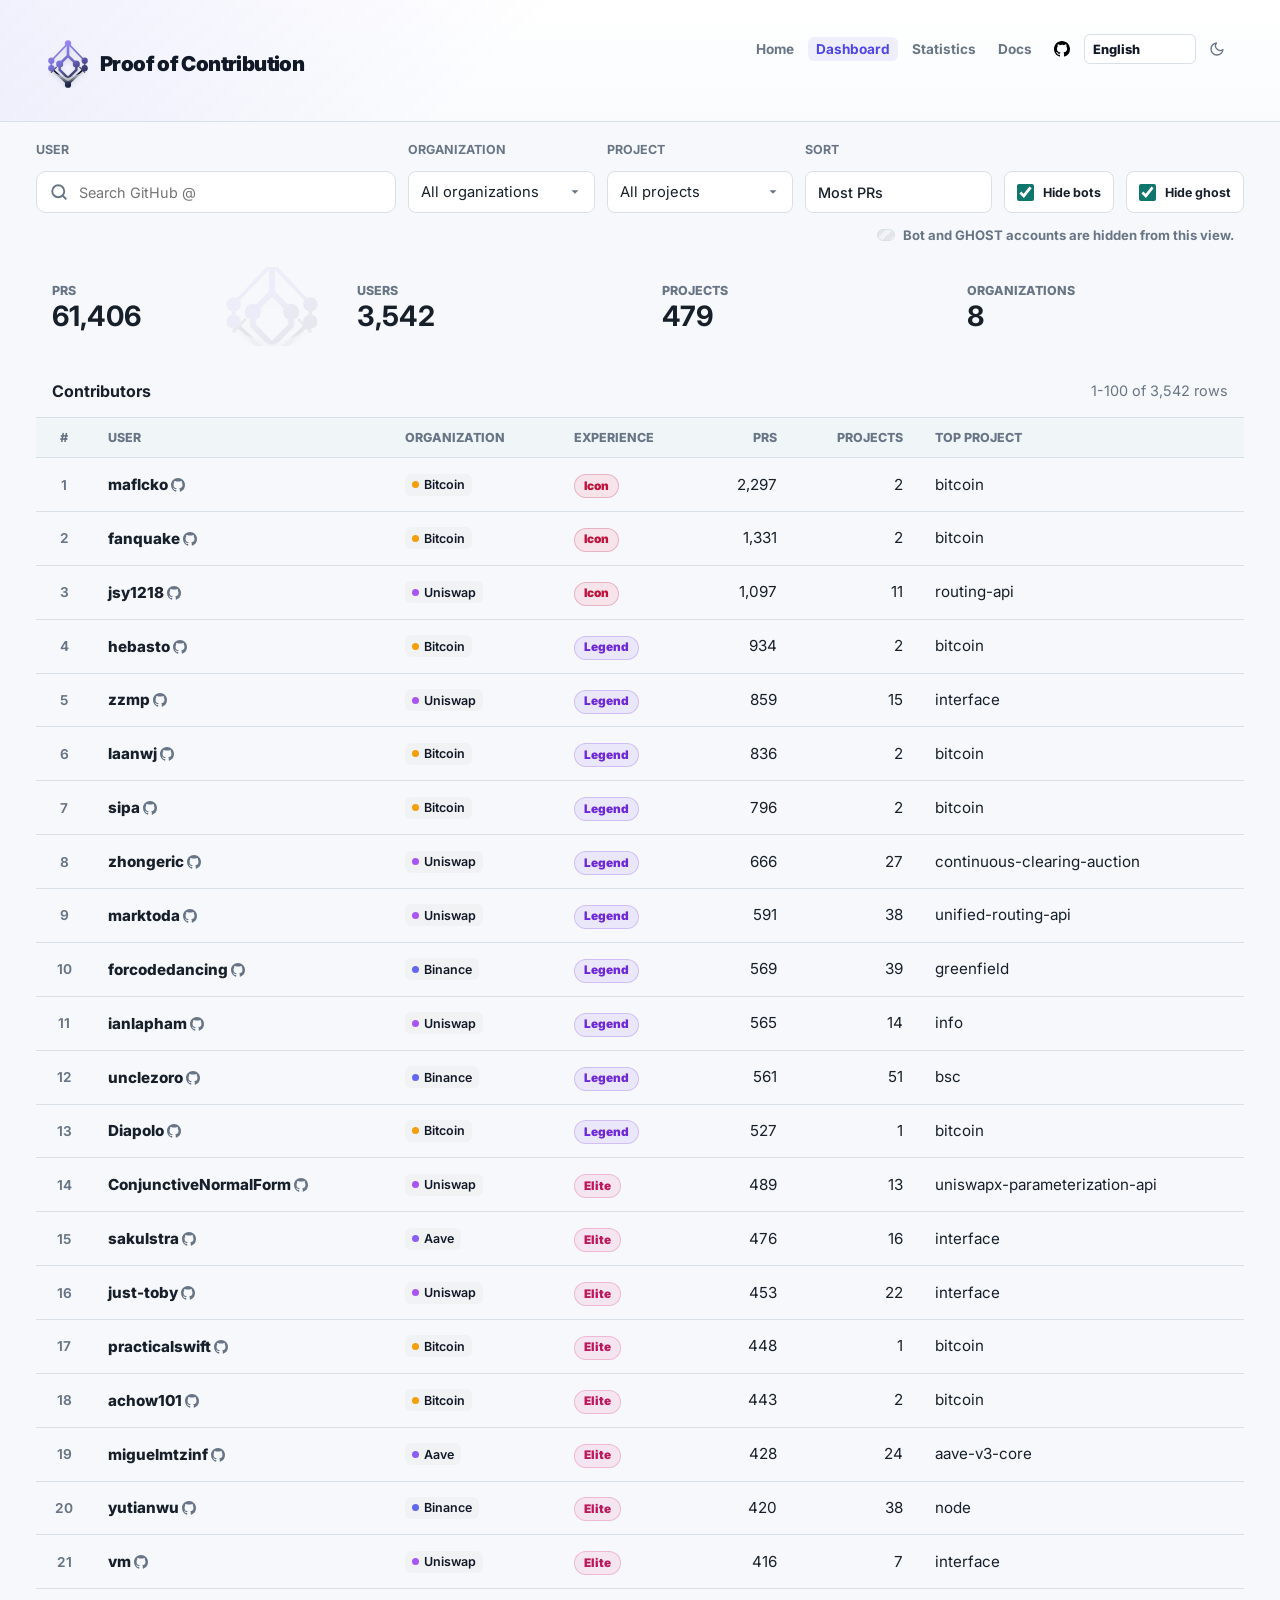
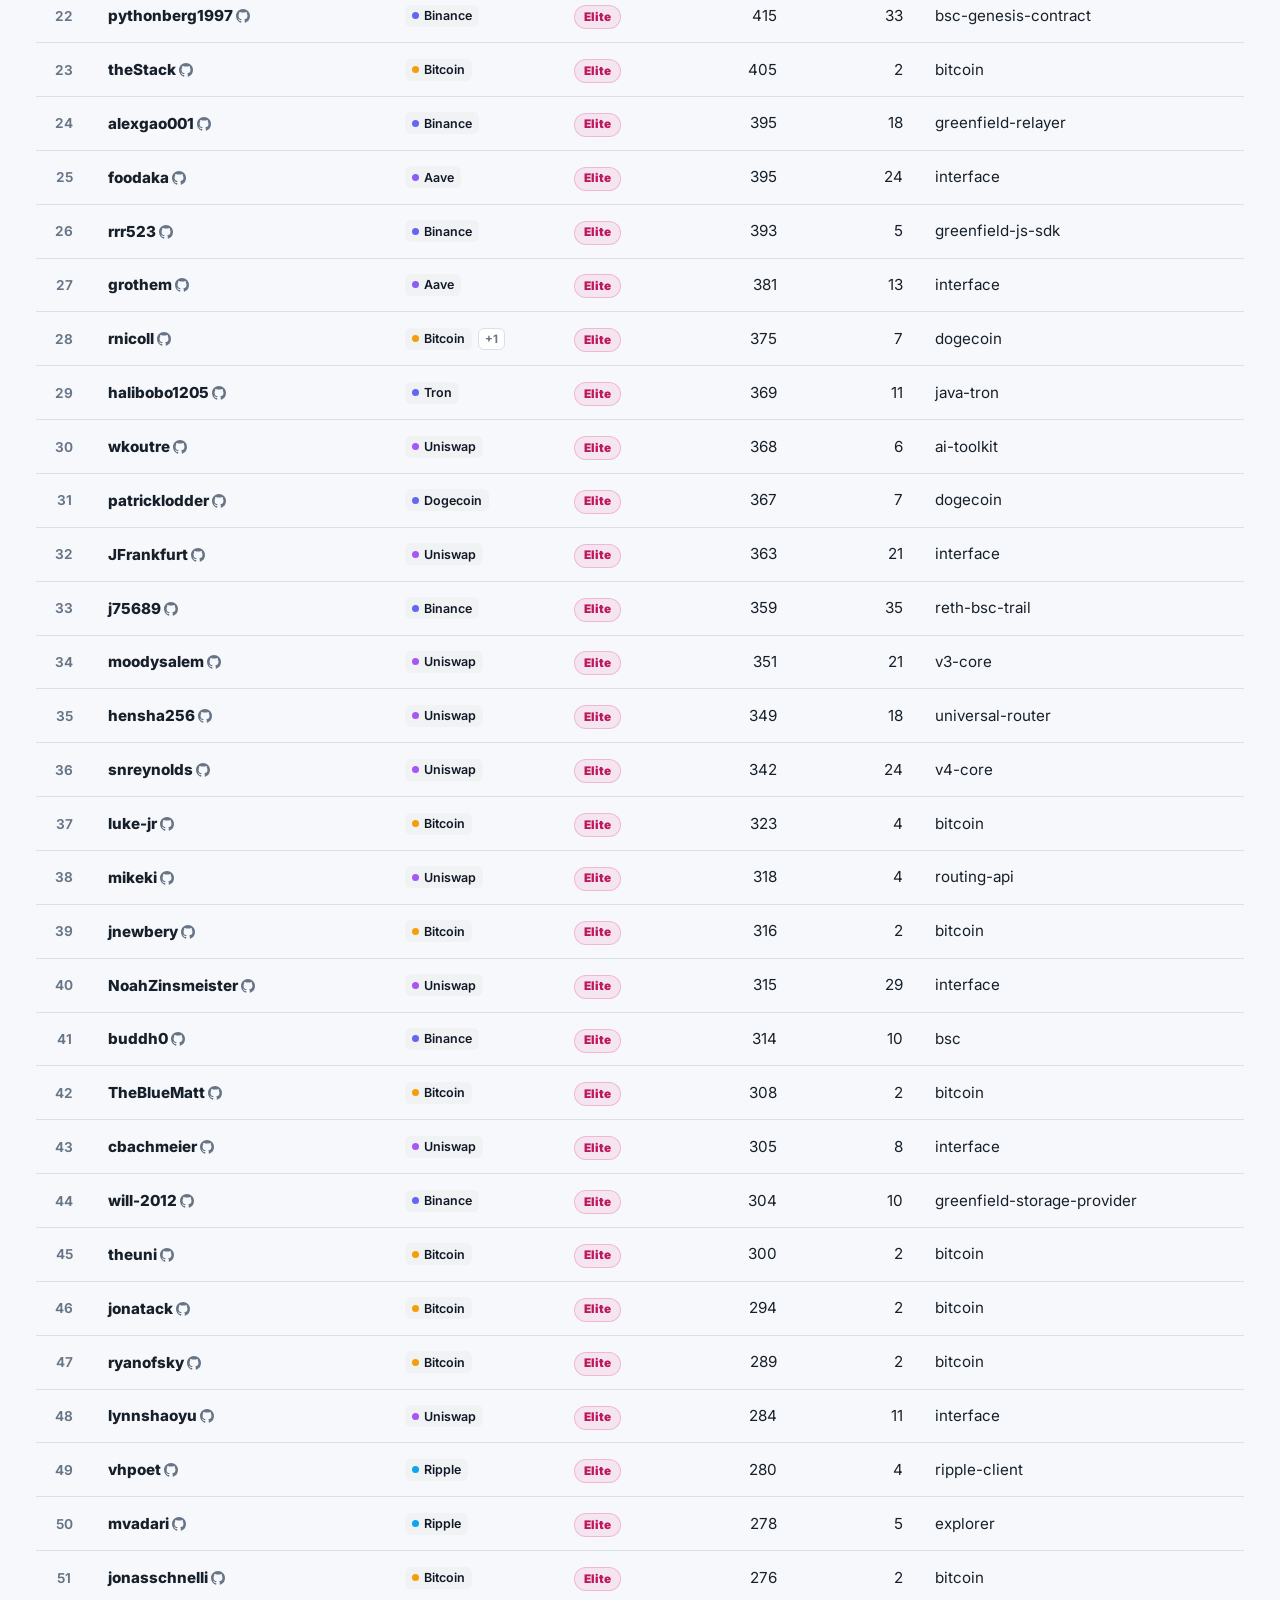
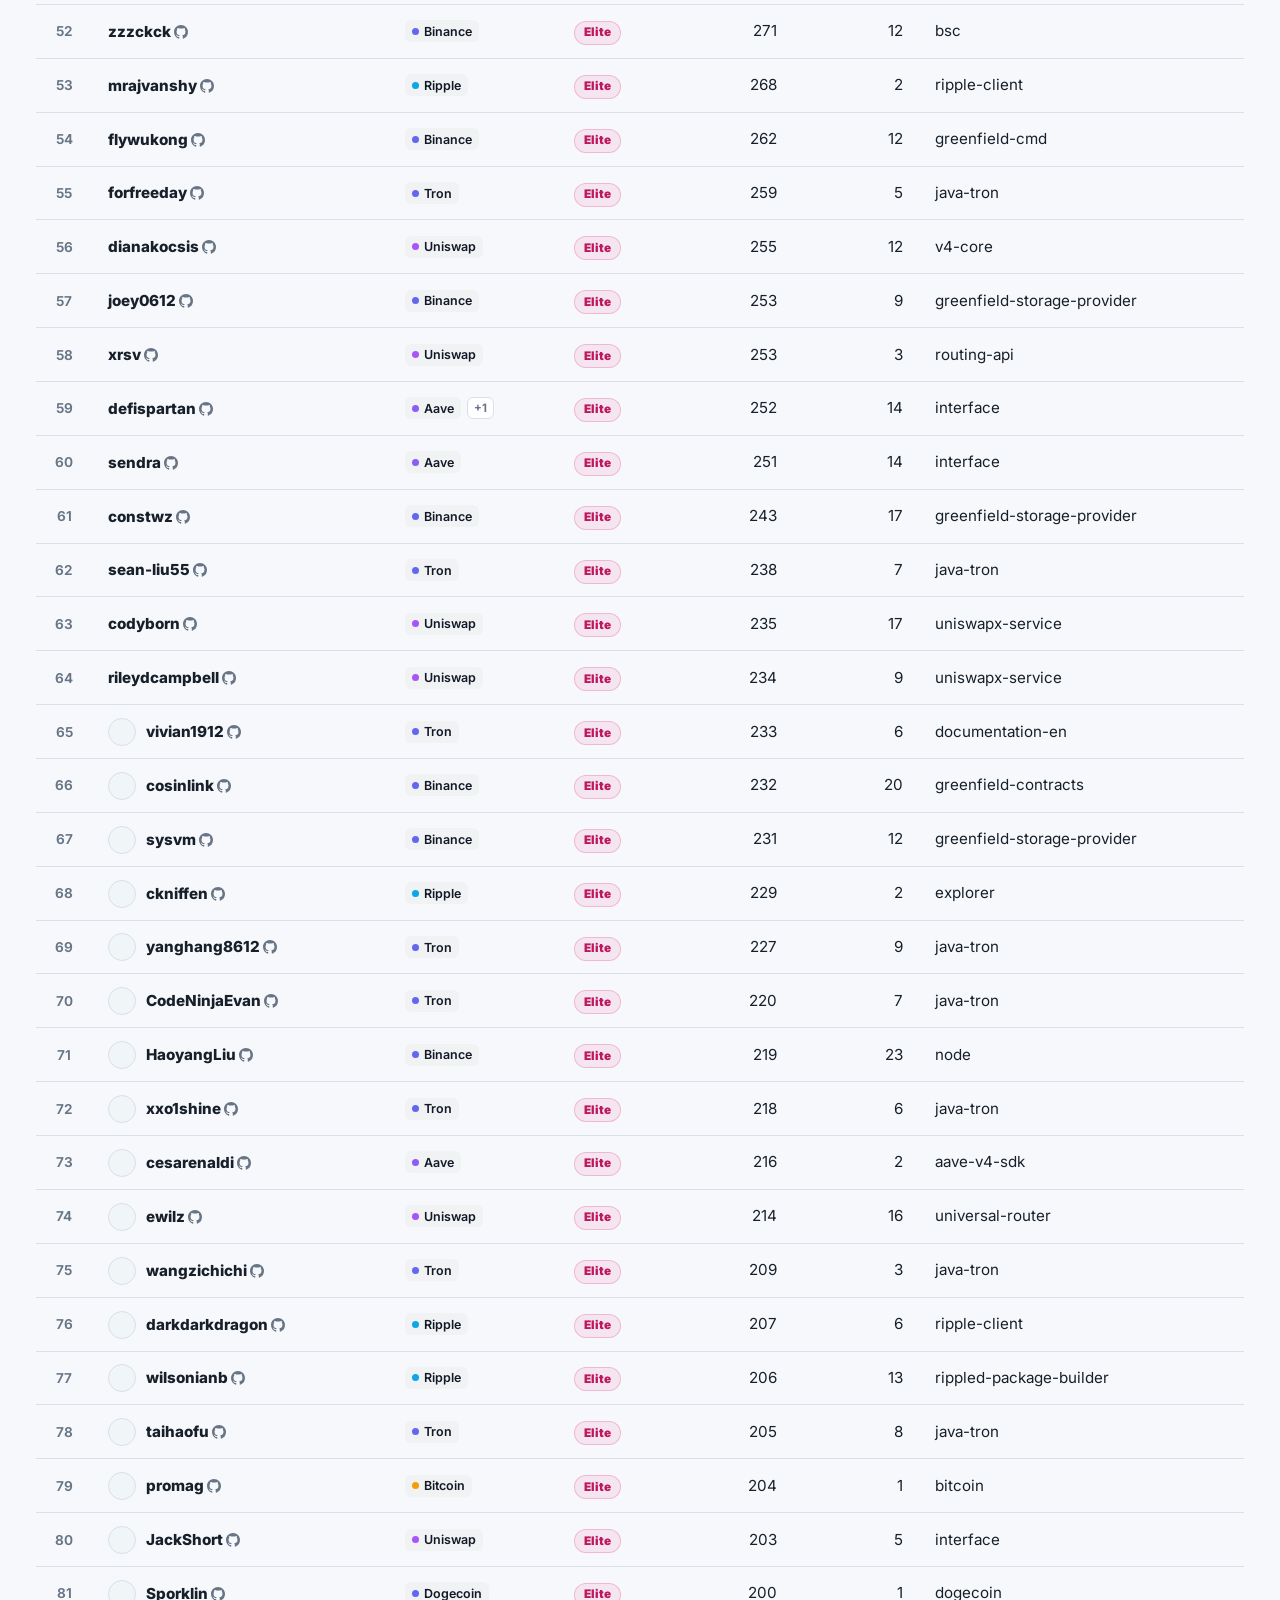
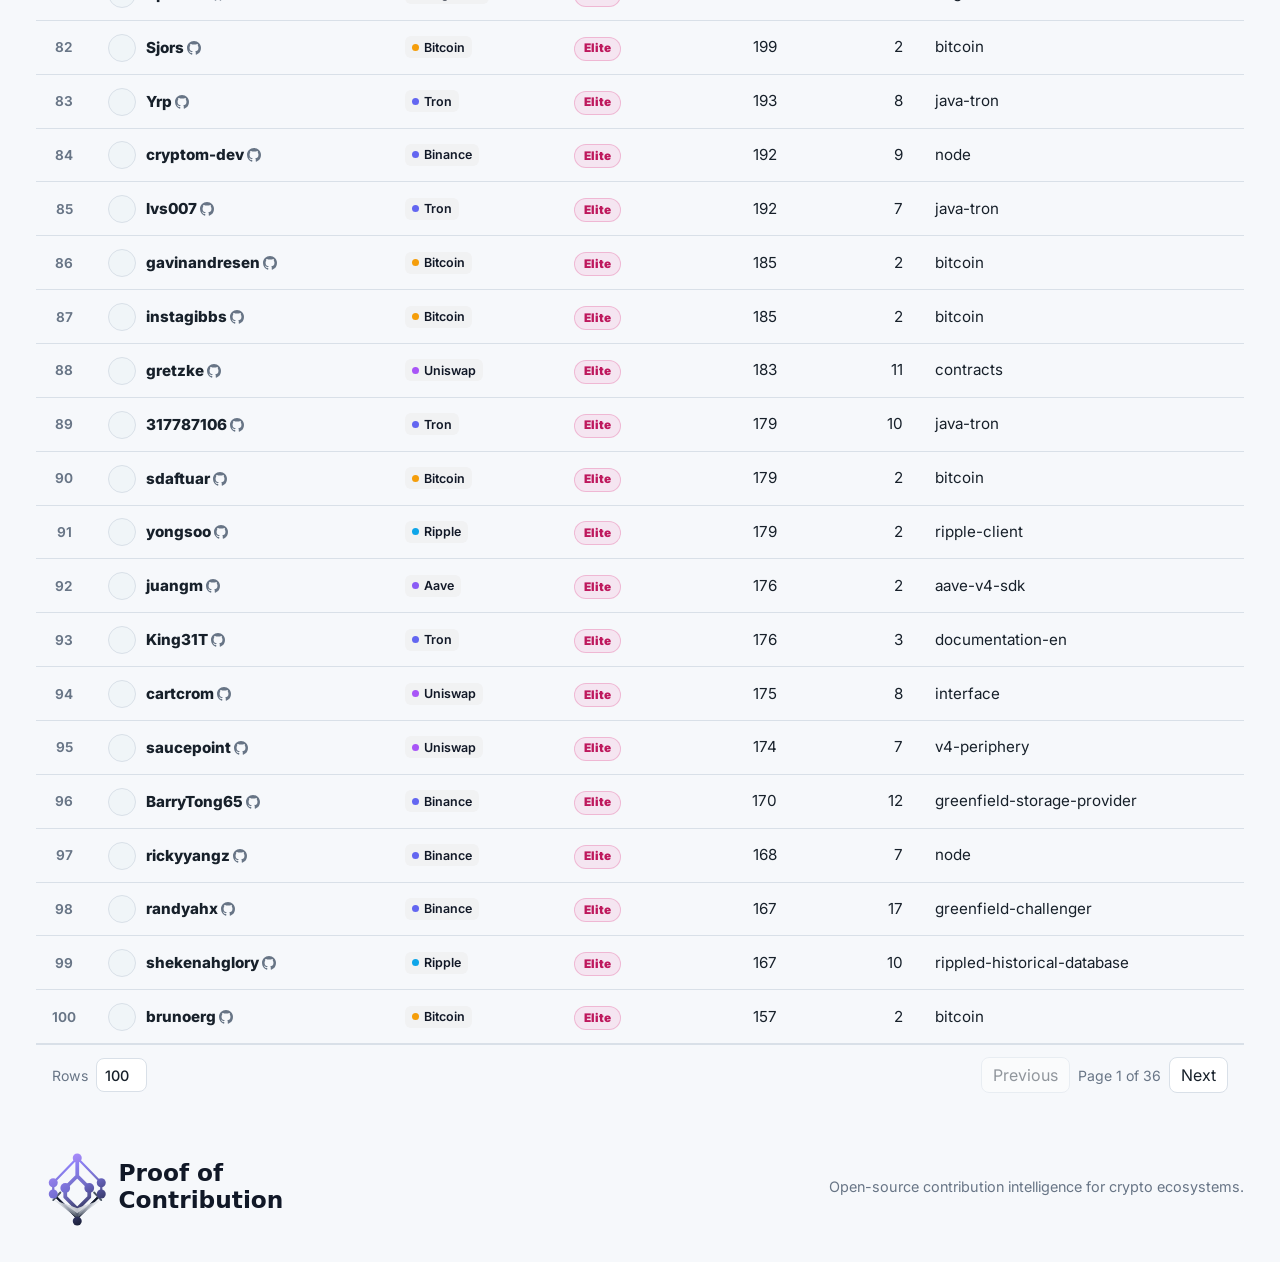
==== commit 825b1041: "#38" ====
--- a/app/index.html
+++ b/app/index.html
@@ -43,7 +43,7 @@
           <a href="../" data-i18n="nav.home">Home</a>
           <a href="./" aria-current="page" data-i18n="nav.dashboard">Dashboard</a>
           <a href="./stats.html" data-i18n="nav.statistics">Statistics</a>
-          <a href="./about.html" data-i18n="nav.about">About</a>
+          <a href="./docs.html" data-i18n="nav.docs">Docs</a>
           <a
             class="repo-link"
             href="https://github.com/alerodriargui/proof-of-contribution"
--- a/app/styles.css
+++ b/app/styles.css
@@ -325,6 +325,28 @@
   color: var(--muted);
   font-size: 0.95rem;
   line-height: 1.55;
+}
+
+.faq-list {
+  margin: 0;
+}
+
+.faq-list dt {
+  margin-top: 14px;
+  color: var(--ink-strong);
+  font-weight: 700;
+  font-size: 0.93rem;
+}
+
+.faq-list dt:first-child {
+  margin-top: 0;
+}
+
+.faq-list dd {
+  margin: 3px 0 0;
+  color: var(--muted);
+  font-size: 0.93rem;
+  line-height: 1.5;
 }
 
 .toolbar {
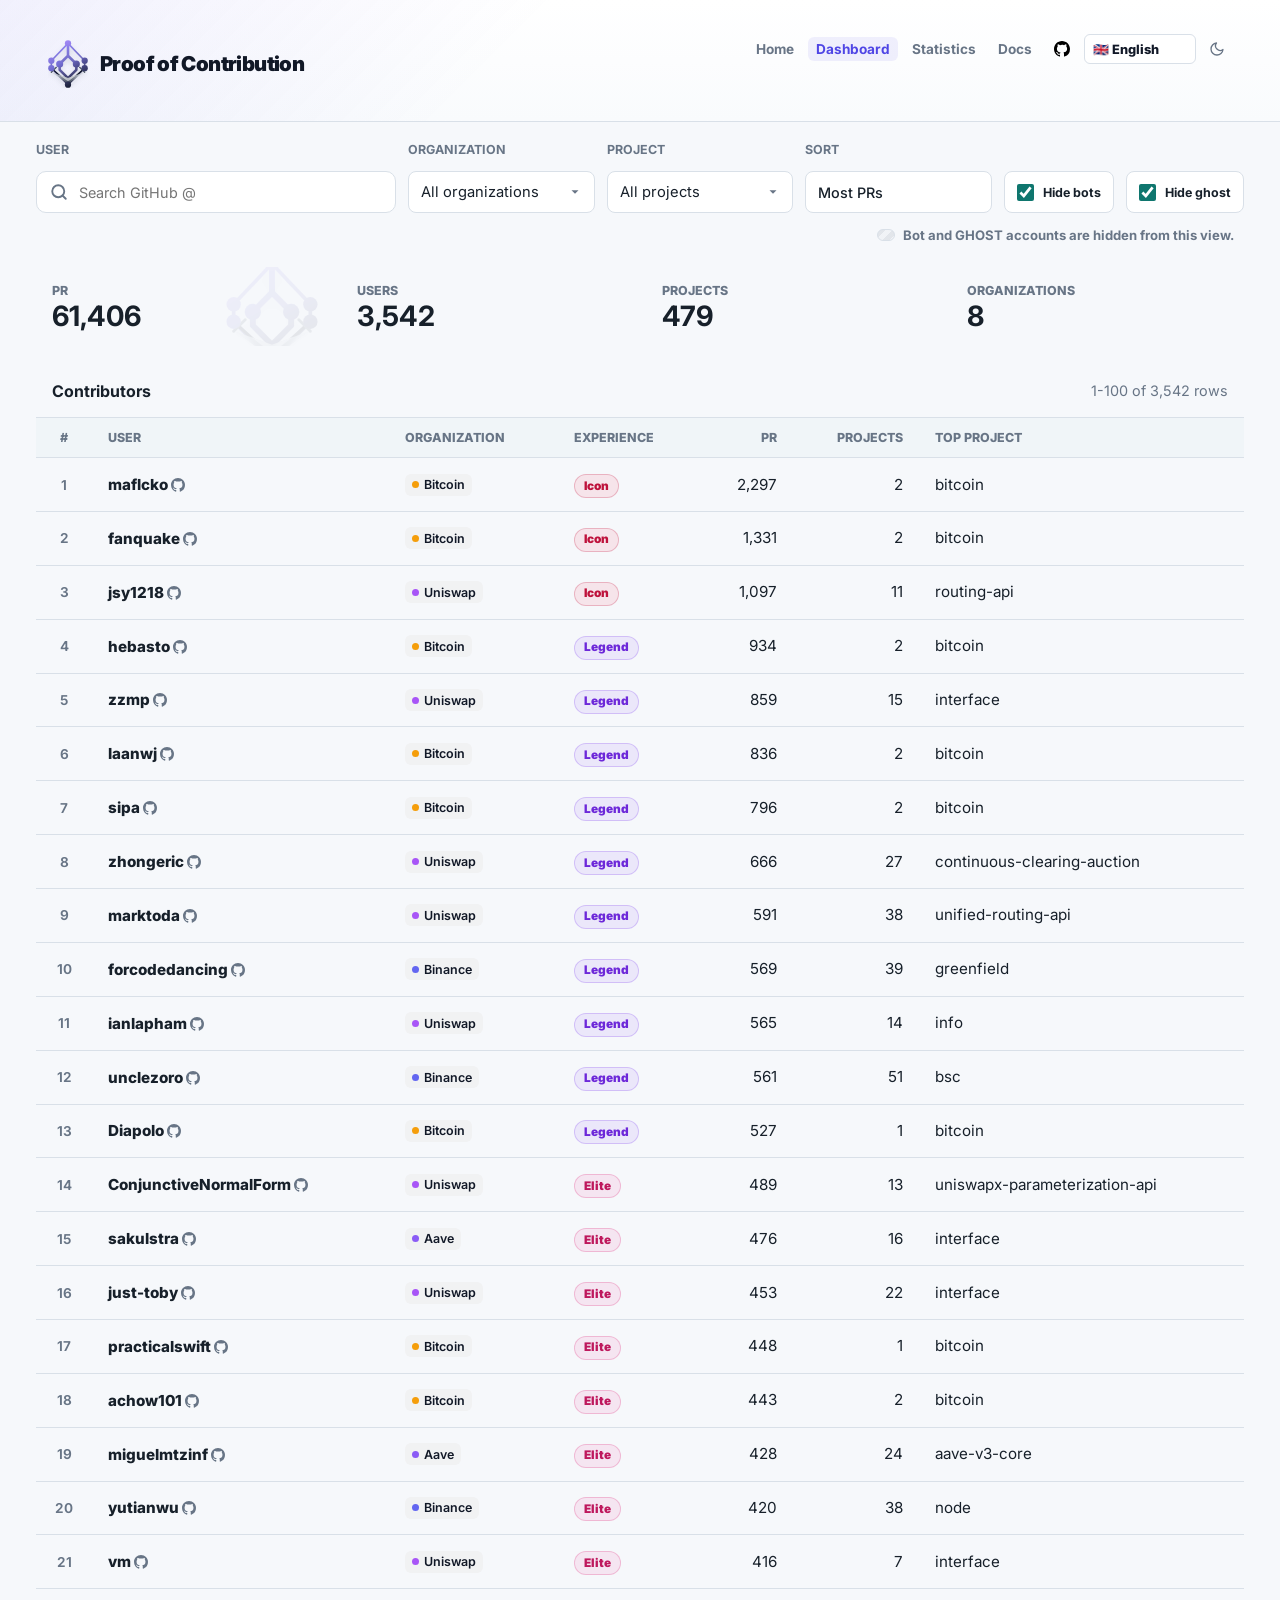
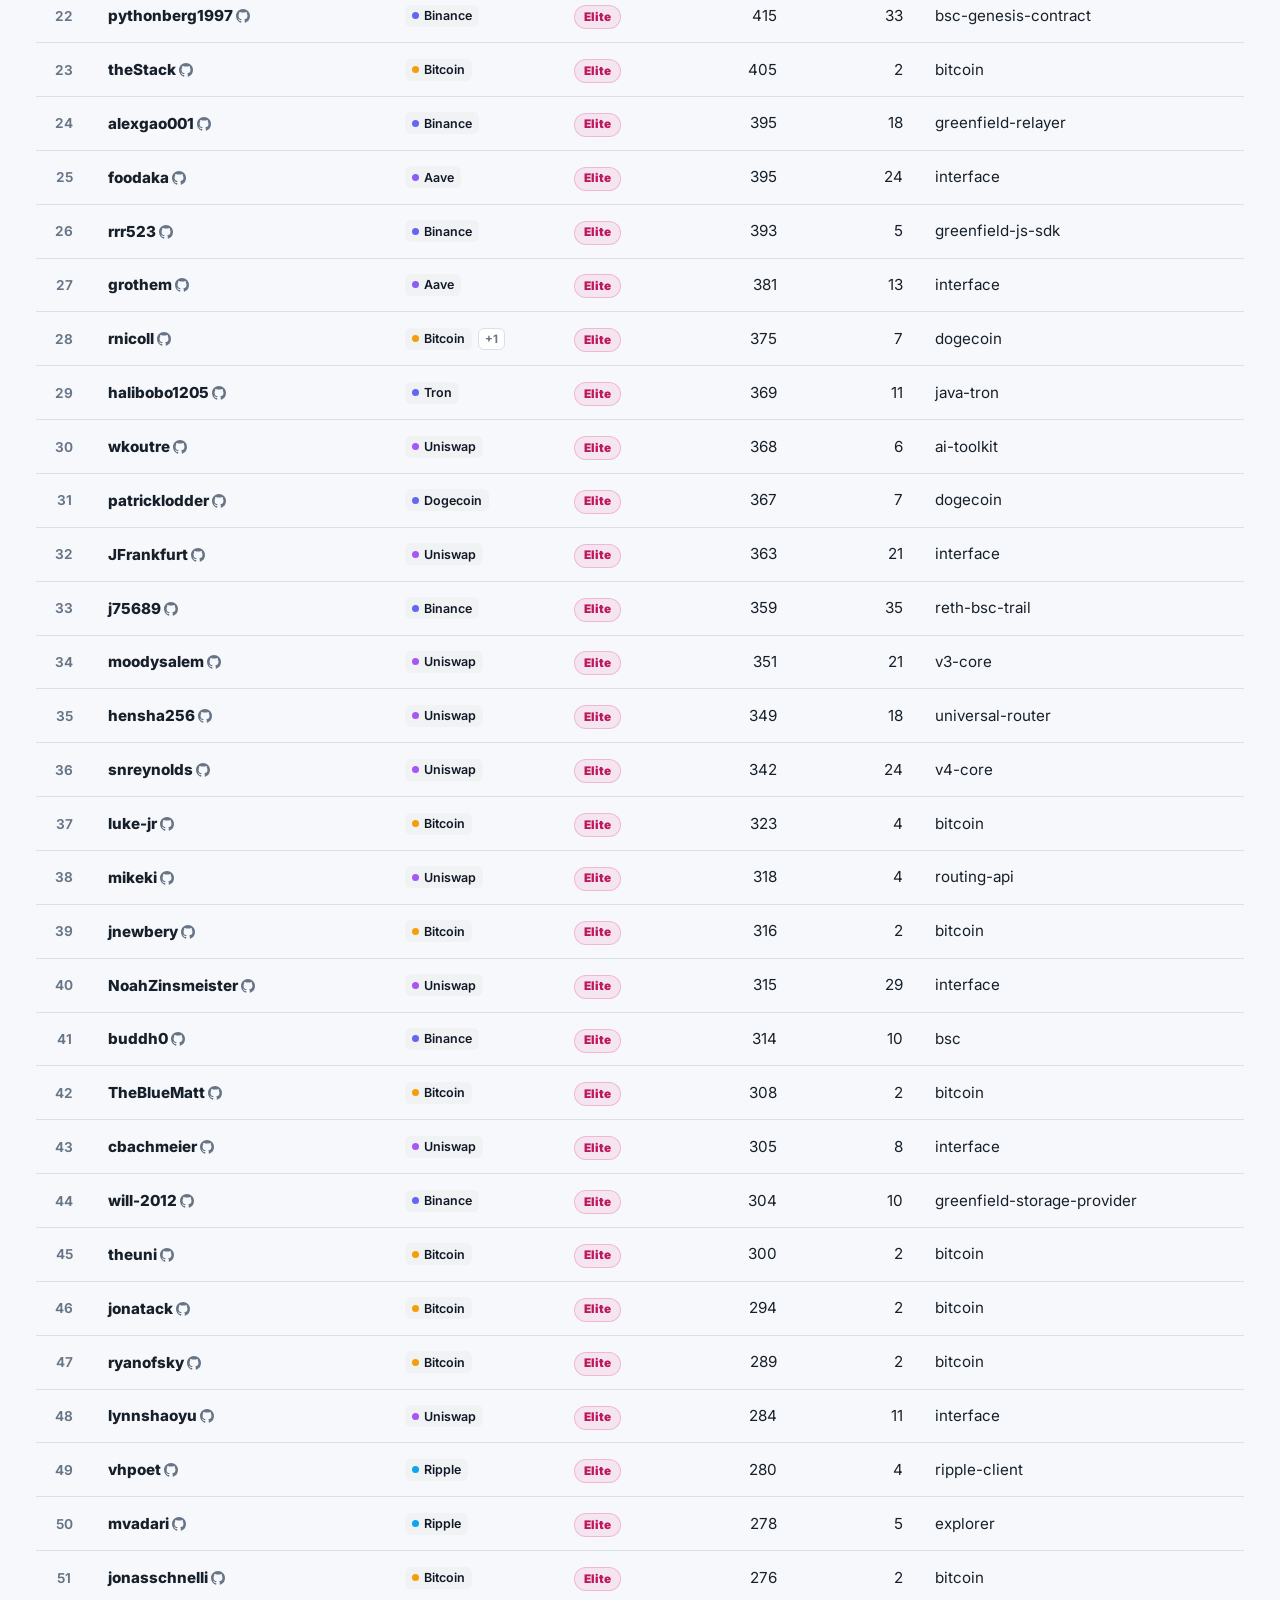
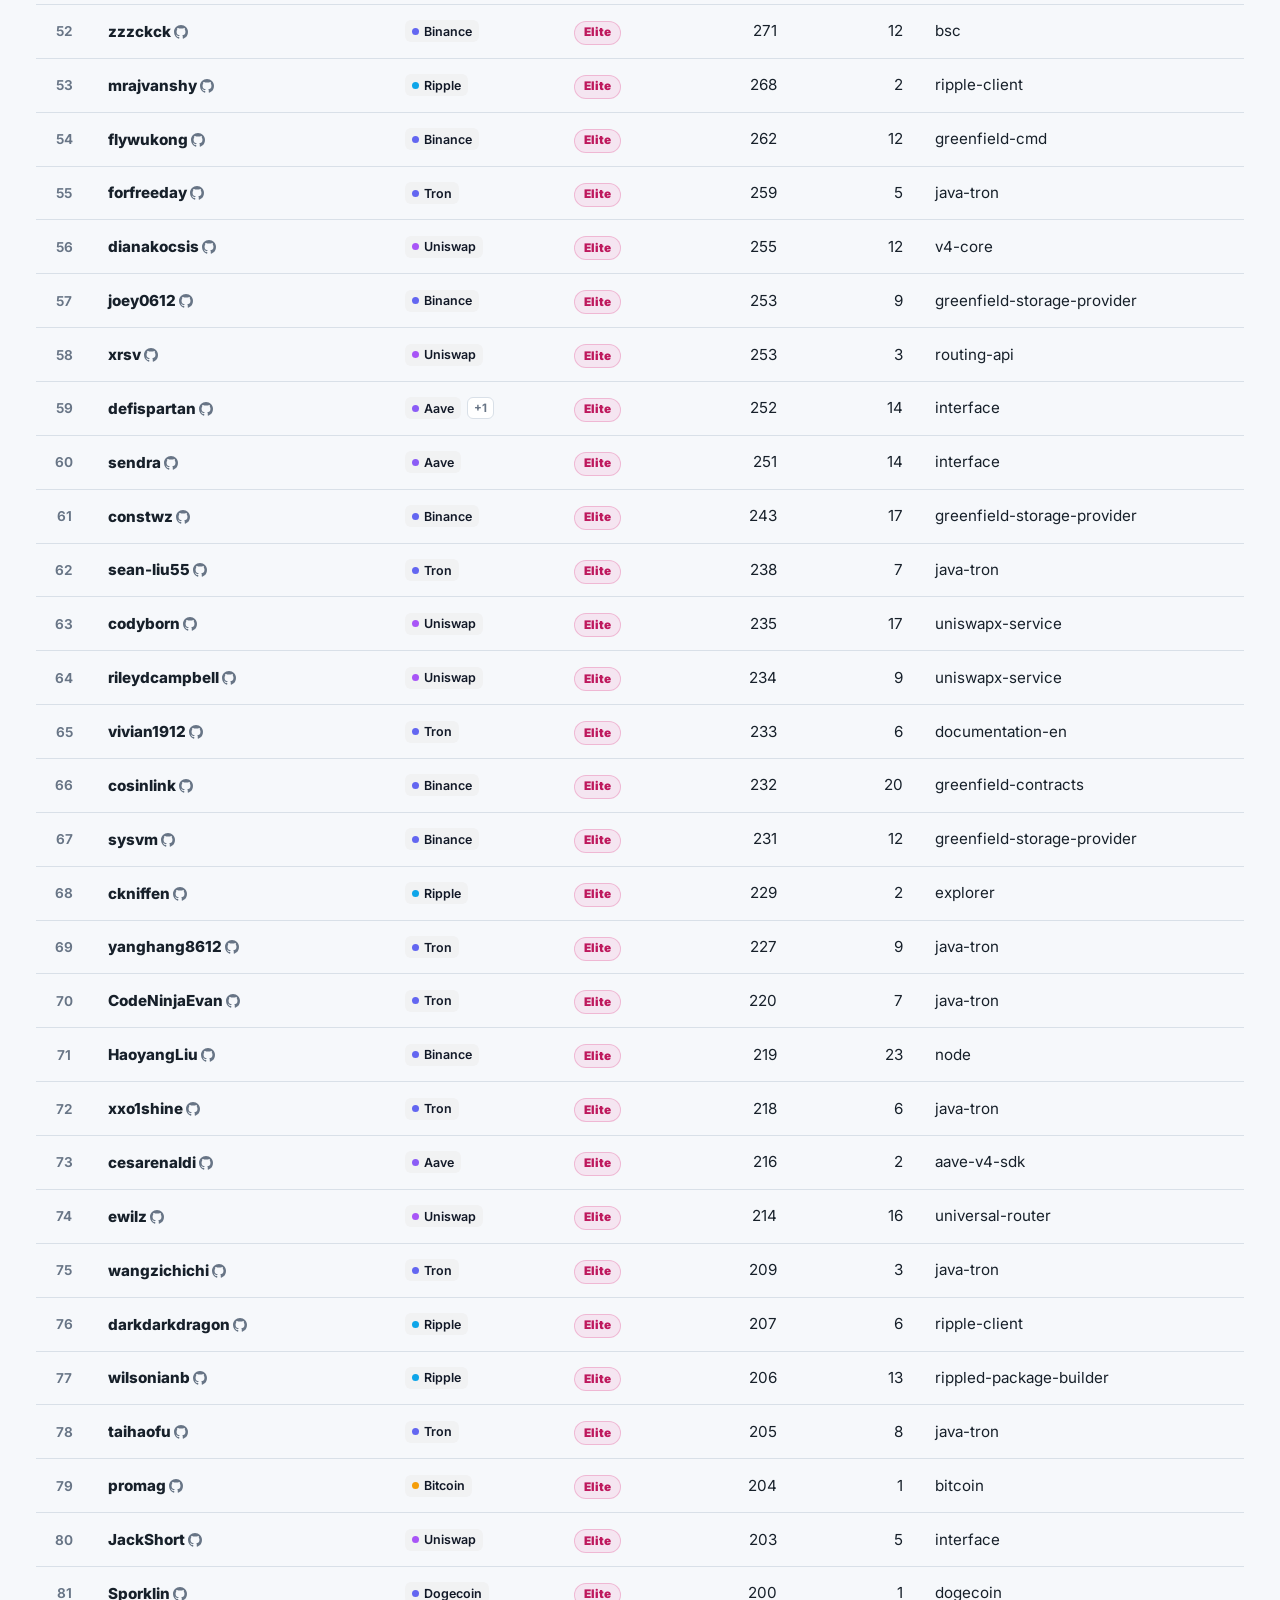
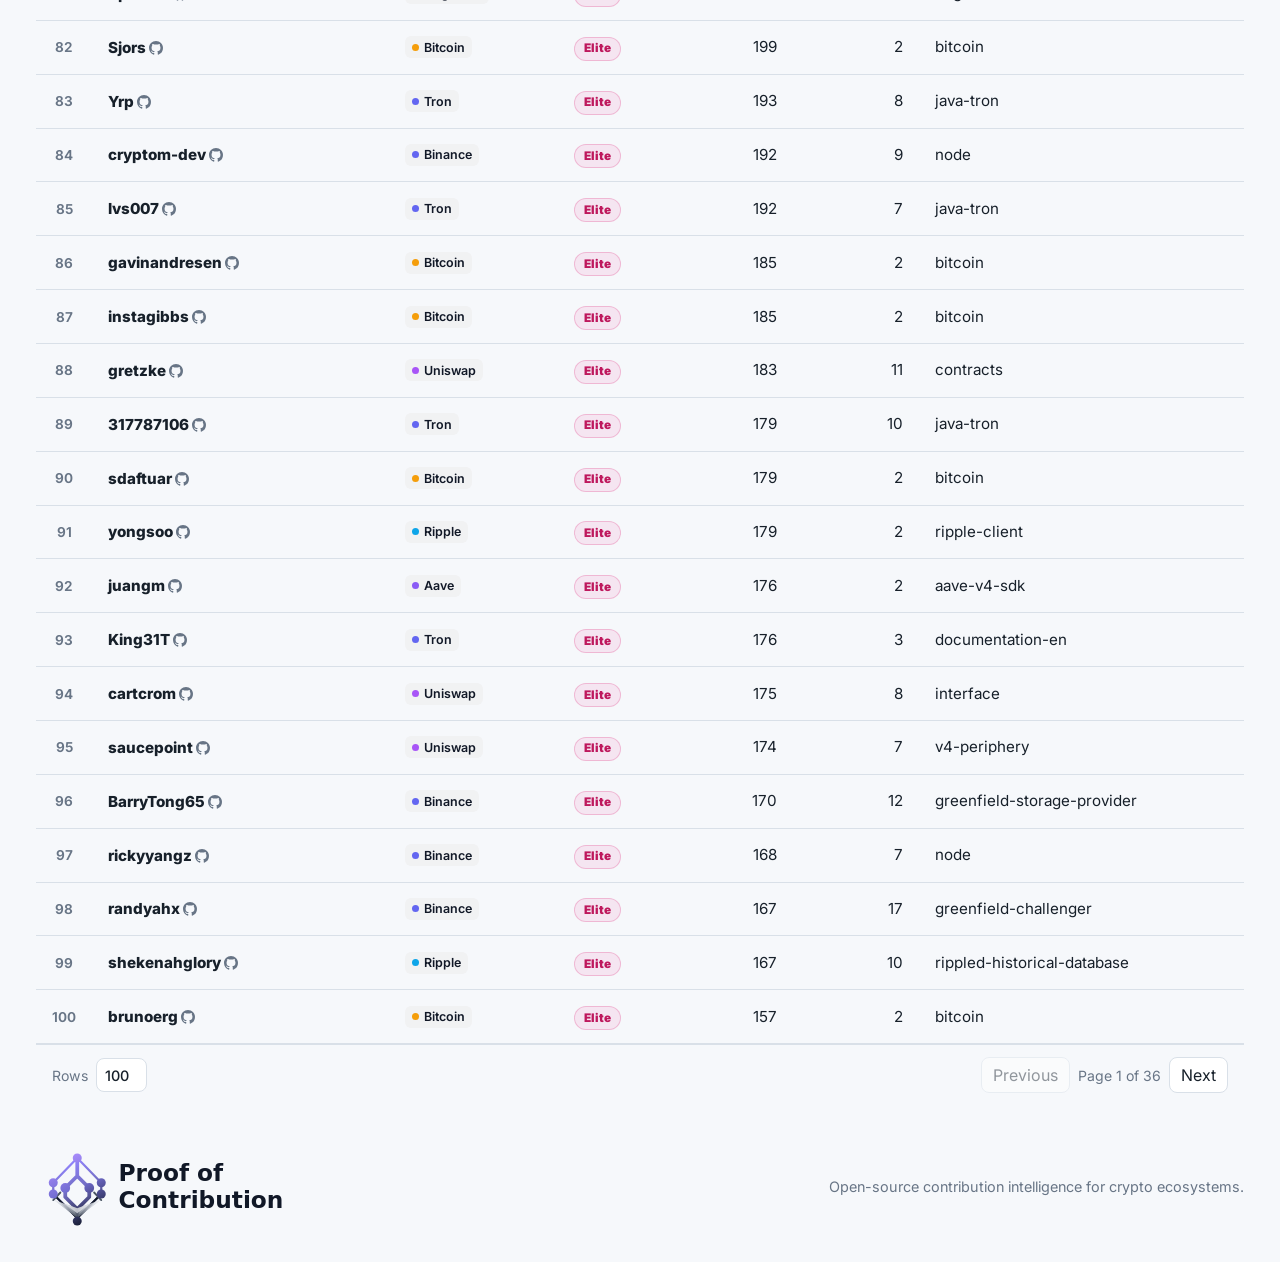
==== commit 909a2690: "update" ====
--- a/app/index.html
+++ b/app/index.html
@@ -142,7 +142,7 @@
       <section class="metrics" aria-label="Summary" data-i18n-attr="aria-label:dashboard.summary">
         <div class="metric metric-branded">
           <img src="./assets/poc-mark.svg" alt="" aria-hidden="true" />
-          <span data-i18n="dashboard.prs">PRs</span>
+          <span data-i18n="dashboard.prs">PR</span>
           <strong id="metricPrs">0</strong>
         </div>
         <div class="metric">
@@ -173,7 +173,7 @@
                   <th data-i18n="filters.user">User</th>
                   <th data-i18n="filters.organization">Organization</th>
                   <th data-i18n="dashboard.experience">Experience</th>
-                  <th class="number">PRs</th>
+                  <th class="number">PR</th>
                   <th class="number" data-i18n="common.projects">Projects</th>
                   <th data-i18n="dashboard.topProject">Top project</th>
                 </tr>
--- a/app/styles.css
+++ b/app/styles.css
@@ -348,6 +348,218 @@
   font-size: 0.93rem;
   line-height: 1.5;
 }
+
+/* ── Docs page (Base docs style) ── */
+
+.docs-page {
+  max-width: 1060px;
+  margin: 0 auto;
+  padding: 0 clamp(18px, 4vw, 48px) 60px;
+}
+
+.docs-hero {
+  padding: 48px 0 32px;
+  border-bottom: 1px solid var(--line);
+  margin-bottom: 32px;
+}
+
+.docs-hero-content {
+  max-width: 720px;
+}
+
+.docs-kicker {
+  display: inline-flex;
+  align-items: center;
+  gap: 6px;
+  margin-bottom: 10px;
+  padding: 3px 10px;
+  border: 1px solid var(--proof);
+  border-radius: 999px;
+  background: rgba(79, 70, 229, 0.06);
+  color: var(--proof);
+  font-size: 0.75rem;
+  font-weight: 800;
+  letter-spacing: 0.01em;
+  text-transform: uppercase;
+}
+
+.docs-hero h1 {
+  margin-bottom: 12px;
+  font-size: clamp(1.65rem, 2.8vw, 2.4rem);
+  line-height: 1.15;
+  letter-spacing: -0.02em;
+}
+
+.docs-hero-desc {
+  margin: 0;
+  color: var(--muted);
+  font-size: 1.05rem;
+  line-height: 1.6;
+}
+
+.docs-section {
+  margin-top: 36px;
+}
+
+.docs-section-header {
+  margin-bottom: 18px;
+}
+
+.docs-section-header h2 {
+  color: var(--ink-strong);
+  font-size: 1.2rem;
+  font-weight: 800;
+}
+
+.docs-section-header p {
+  margin: 4px 0 0;
+  color: var(--muted);
+  font-size: 0.92rem;
+}
+
+.docs-card-group {
+  display: grid;
+  gap: 12px;
+}
+
+.docs-cols-2 {
+  grid-template-columns: 1fr 1fr;
+}
+
+.docs-cols-3 {
+  grid-template-columns: repeat(3, 1fr);
+}
+
+.docs-card {
+  display: flex;
+  flex-direction: column;
+  gap: 10px;
+  border: 1px solid var(--line);
+  border-radius: 12px;
+  background: var(--panel);
+  padding: 20px;
+  transition: border-color 0.2s, box-shadow 0.2s;
+}
+
+.docs-card:hover {
+  border-color: var(--proof);
+  box-shadow: 0 0 0 1px rgba(79, 70, 229, 0.15);
+}
+
+.docs-card-icon {
+  display: flex;
+  align-items: center;
+  justify-content: center;
+  width: 38px;
+  height: 38px;
+  border: 1px solid var(--line);
+  border-radius: 10px;
+  background: var(--bg);
+  color: var(--proof);
+  flex: 0 0 auto;
+}
+
+.docs-card-icon svg {
+  width: 18px;
+  height: 18px;
+}
+
+.docs-card h2 {
+  margin: 0;
+  color: var(--ink-strong);
+  font-size: 0.96rem;
+  font-weight: 800;
+  line-height: 1.3;
+}
+
+.docs-card p {
+  margin: 0;
+  color: var(--muted);
+  font-size: 0.88rem;
+  line-height: 1.6;
+}
+
+.docs-card a {
+  color: var(--proof);
+  text-decoration: underline;
+  text-underline-offset: 2px;
+}
+
+.docs-faq-list {
+  display: flex;
+  flex-direction: column;
+  gap: 2px;
+  margin: 0;
+  border: 1px solid var(--line);
+  border-radius: 12px;
+  overflow: hidden;
+  background: var(--line);
+}
+
+.docs-faq-item {
+  background: var(--panel);
+  padding: 18px 20px;
+}
+
+.docs-faq-item dt {
+  margin: 0;
+  color: var(--ink-strong);
+  font-weight: 700;
+  font-size: 0.93rem;
+  cursor: pointer;
+}
+
+.docs-faq-item dd {
+  margin: 6px 0 0;
+  color: var(--muted);
+  font-size: 0.9rem;
+  line-height: 1.55;
+}
+
+.dark .docs-kicker {
+  background: rgba(129, 140, 248, 0.1);
+}
+
+.dark .docs-card {
+  background: var(--panel);
+}
+
+.dark .docs-card:hover {
+  border-color: var(--proof);
+  box-shadow: 0 0 0 1px rgba(129, 140, 248, 0.2);
+}
+
+.dark .docs-card-icon {
+  background: var(--panel-strong);
+  border-color: var(--line);
+}
+
+.dark .docs-faq-item {
+  background: var(--panel);
+}
+
+@media (max-width: 860px) {
+  .docs-cols-3 {
+    grid-template-columns: 1fr 1fr;
+  }
+}
+
+@media (max-width: 600px) {
+  .docs-cols-2,
+  .docs-cols-3 {
+    grid-template-columns: 1fr;
+  }
+
+  .docs-hero {
+    padding: 28px 0 24px;
+  }
+
+  .docs-page {
+    padding-bottom: 40px;
+  }
+}
+
+/* ── end Docs page ── */
 
 .toolbar {
   display: grid;
@@ -1837,7 +2049,7 @@
 
   .header-nav {
     display: grid;
-    grid-template-columns: repeat(4, minmax(0, 1fr)) auto auto;
+    grid-template-columns: repeat(2, minmax(0, 1fr)) auto auto auto;
     width: 100%;
     gap: 6px;
   }
@@ -1852,12 +2064,30 @@
 
   .header-nav a {
     font-size: 0.78rem;
+    white-space: nowrap;
+    overflow: hidden;
+    text-overflow: ellipsis;
   }
 
   .repo-link,
   .theme-toggle {
     width: 36px;
     min-width: 36px;
+  }
+
+  .language-switcher {
+    justify-self: center;
+  }
+
+  .language-select {
+    min-width: unset;
+    max-width: unset;
+    width: auto;
+    max-width: 105px;
+    padding: 3px 4px;
+    font-size: 0.65rem;
+    overflow: hidden;
+    text-overflow: ellipsis;
   }
 
   .status {
@@ -2052,7 +2282,7 @@
   td:nth-child(2)::before { content: "User"; }
   td:nth-child(3)::before { content: "Organization"; }
   td:nth-child(4)::before { content: "Experience"; }
-  td:nth-child(5)::before { content: "PRs"; }
+  td:nth-child(5)::before { content: "PR"; }
   td:nth-child(6)::before { content: "Projects"; }
   td:nth-child(7)::before { content: "Top project"; }
 
@@ -2096,10 +2326,6 @@
 }
 
 @media (max-width: 390px) {
-  .header-nav {
-    grid-template-columns: repeat(2, minmax(0, 1fr)) auto auto;
-  }
-
   .metrics {
     grid-template-columns: 1fr;
   }
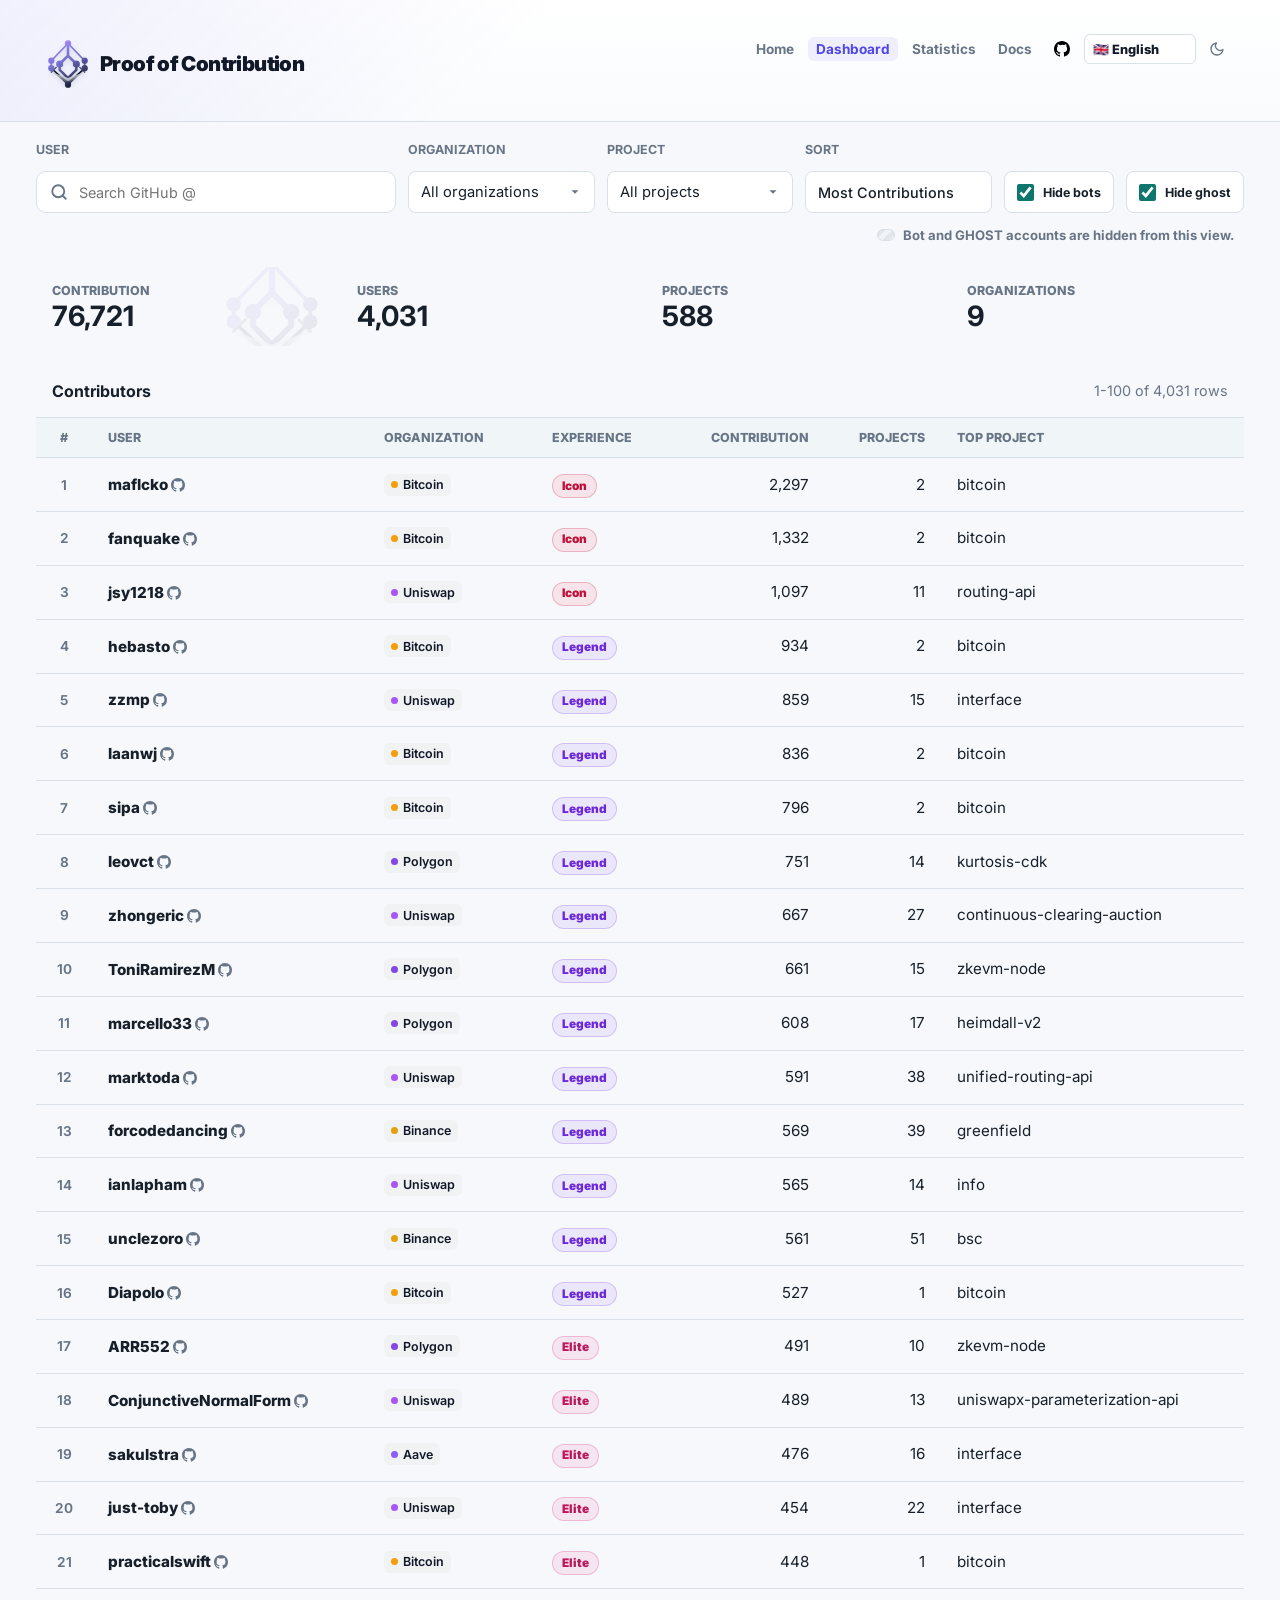
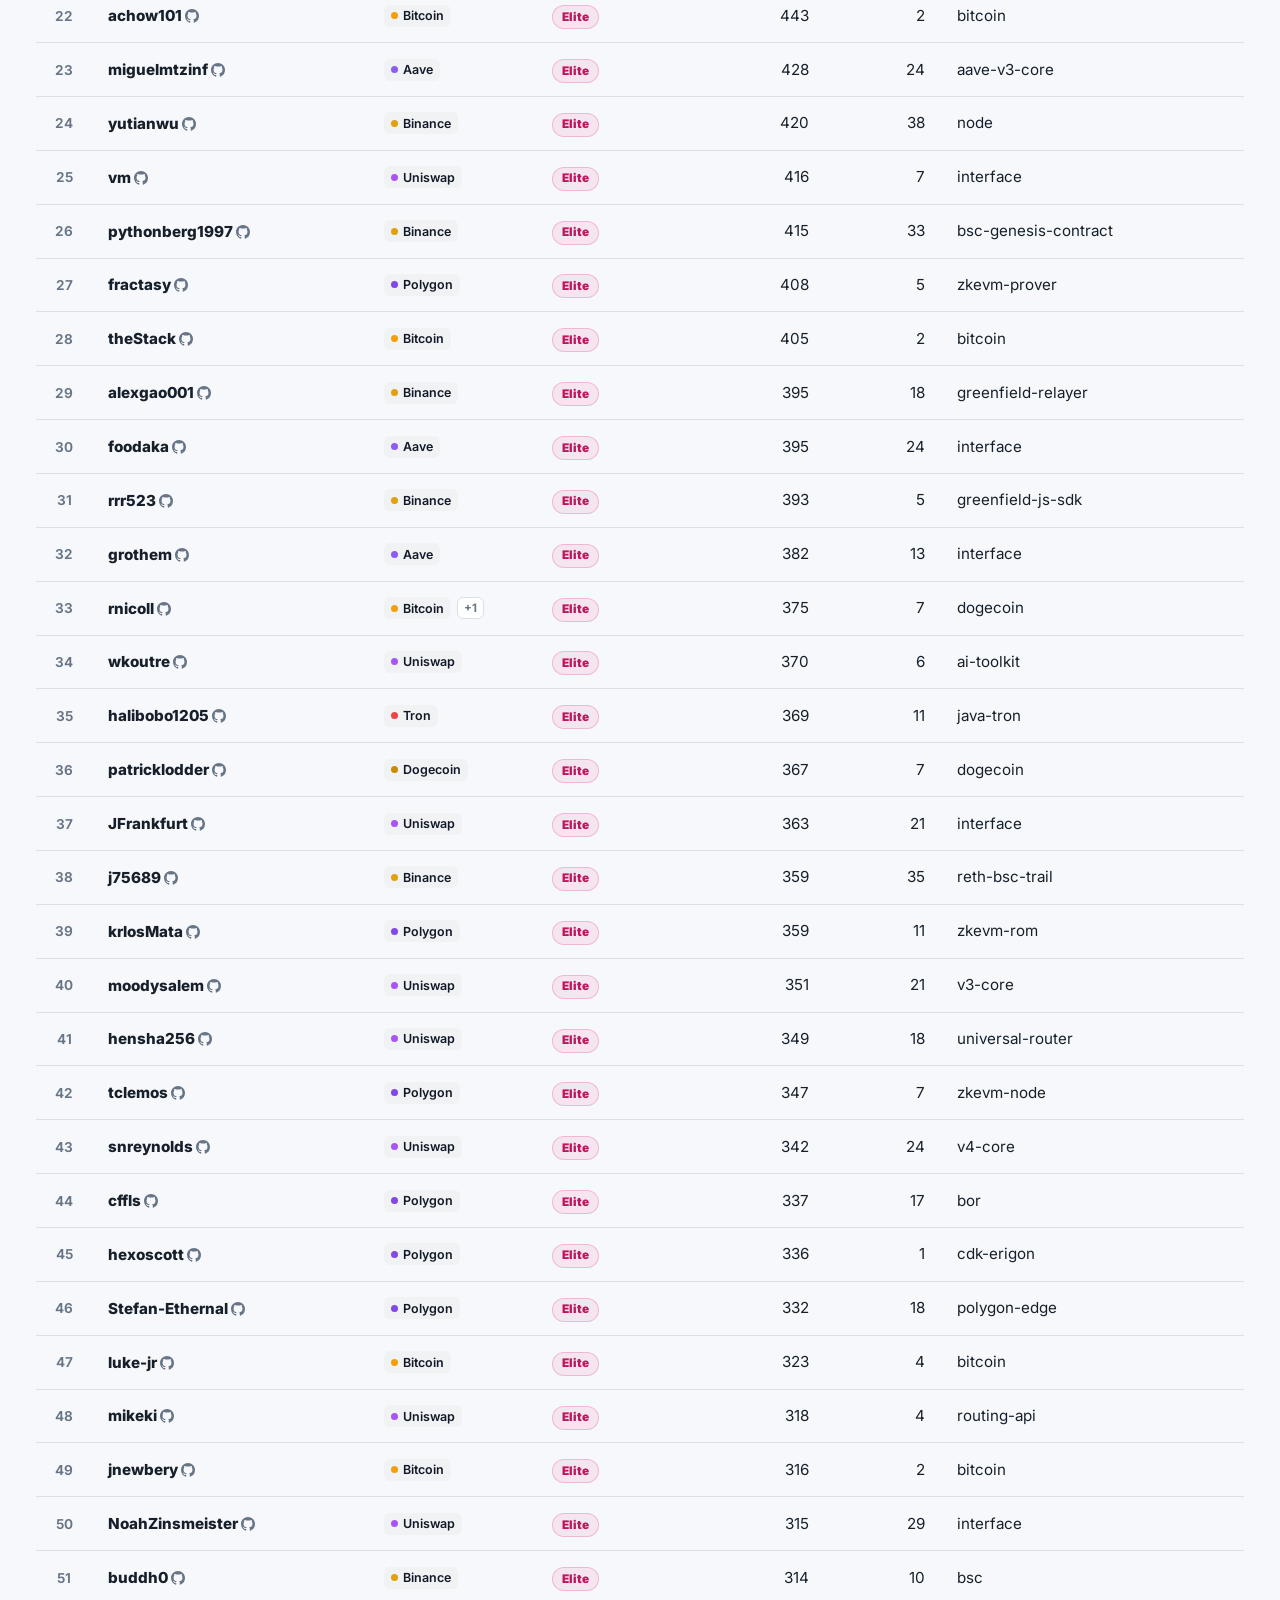
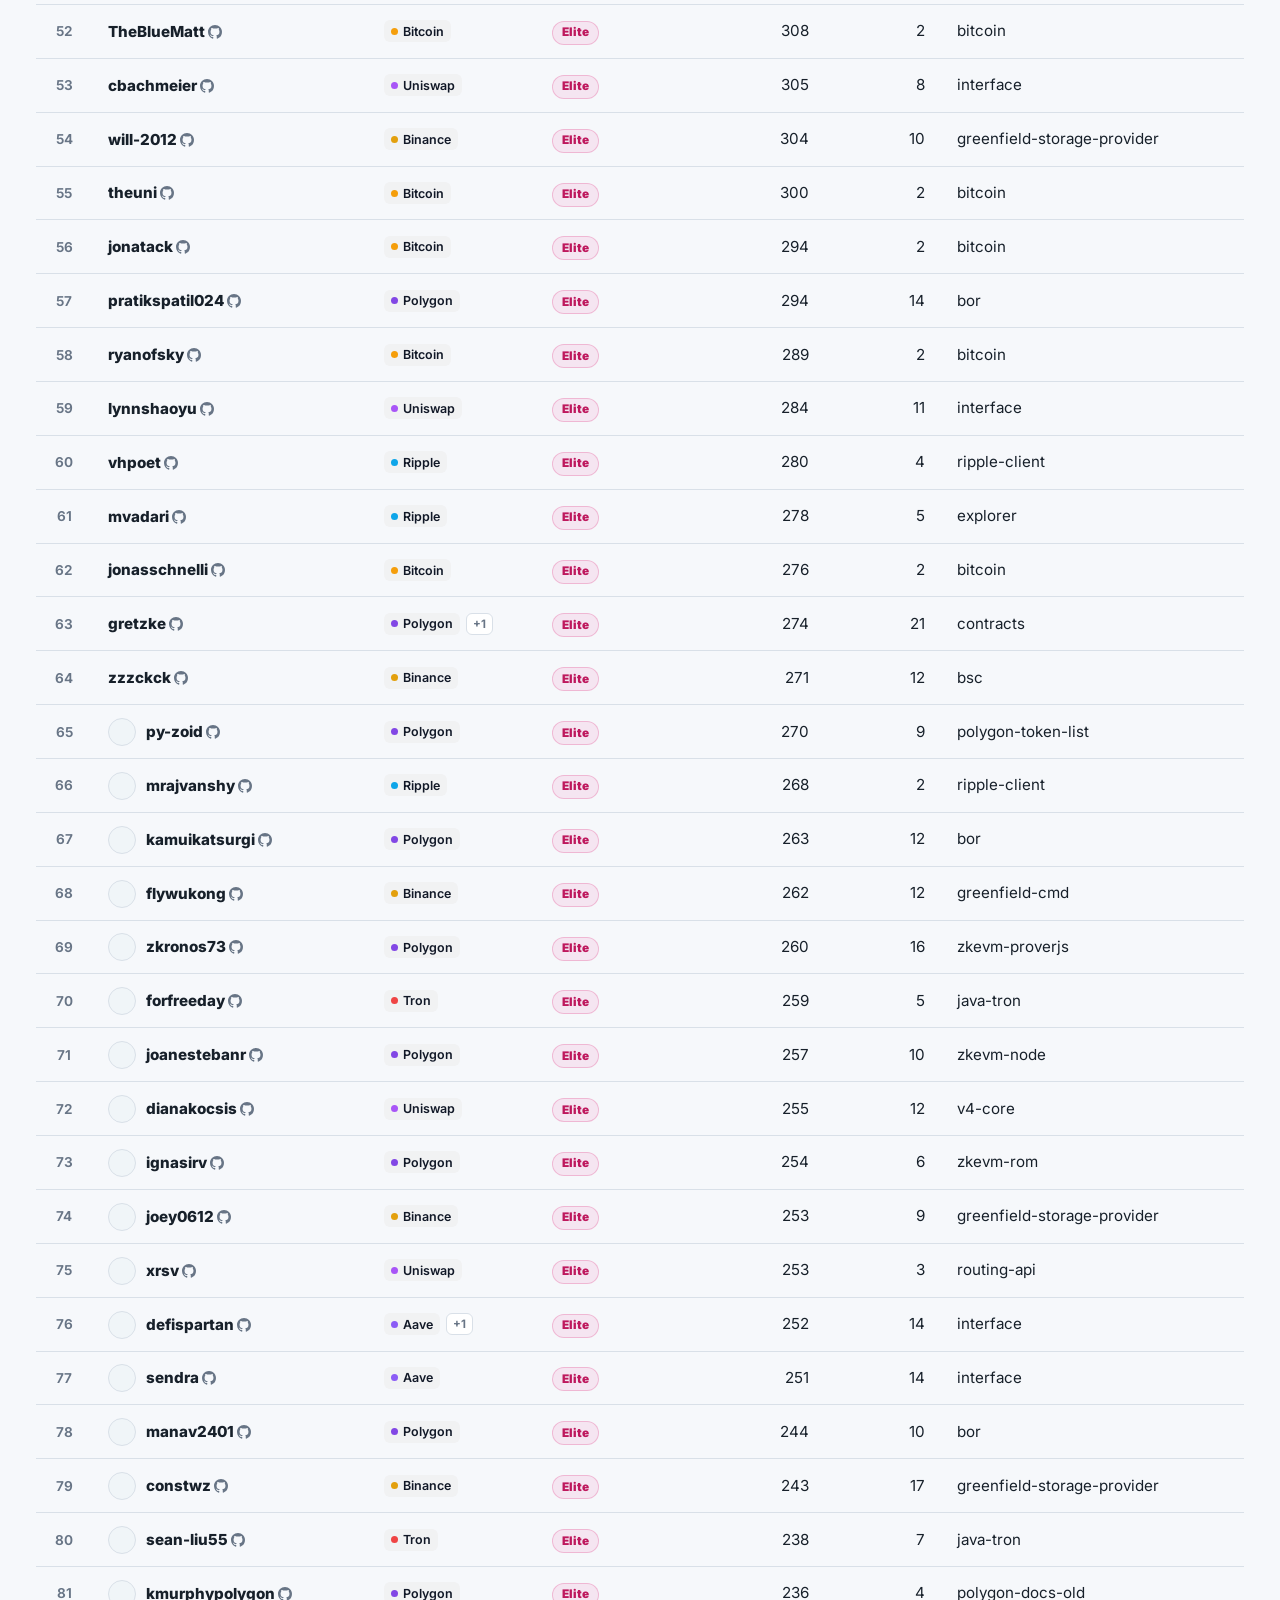
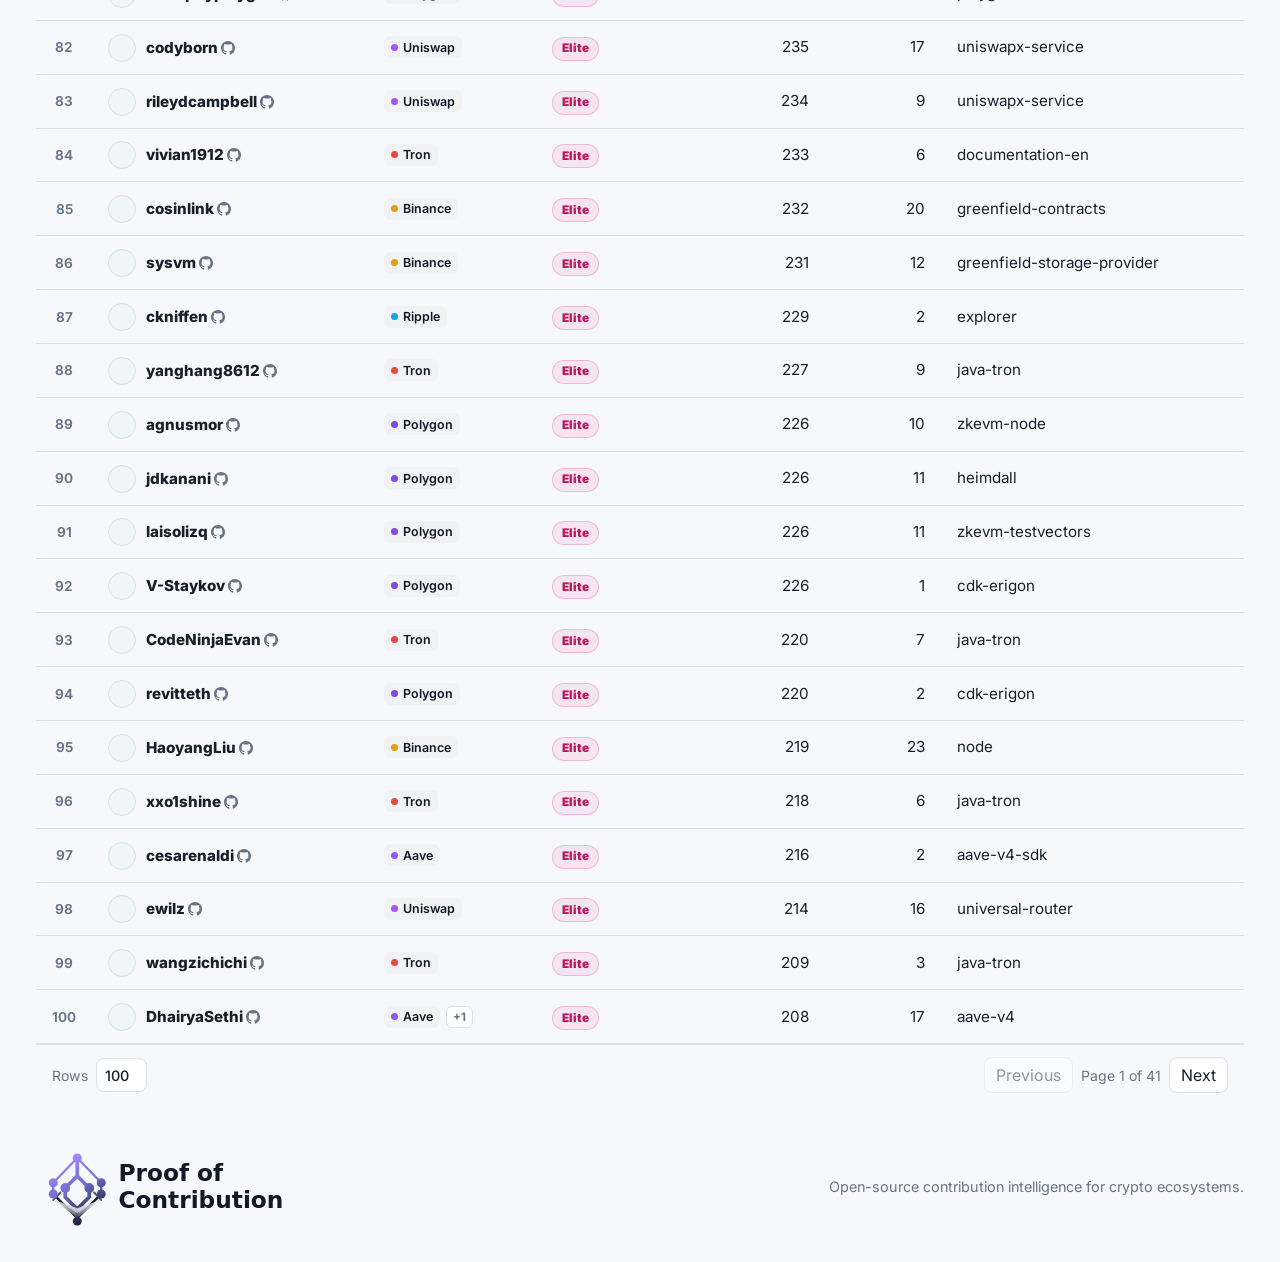
==== commit b2712e77: "update PR for contribution" ====
--- a/app/index.html
+++ b/app/index.html
@@ -5,7 +5,7 @@
     <meta name="viewport" content="width=device-width, initial-scale=1" />
     <meta
       name="description"
-      content="Proof of Contribution tracks merged pull requests across open-source crypto projects."
+      content="Proof of Contribution tracks merged contributions across open-source crypto projects."
     />
     <meta name="theme-color" content="#ffffff" />
     <meta property="og:title" content="Proof of Contribution" />
@@ -110,7 +110,7 @@
         <label class="field">
           <span data-i18n="filters.sort">Sort</span>
           <select id="sortMode">
-            <option value="prs" data-i18n="filters.mostPrs">Most PRs</option>
+            <option value="prs" data-i18n="filters.mostPrs">Most Contributions</option>
             <option value="experience" data-i18n="filters.experienceTier">Experience tier</option>
             <option value="projects" data-i18n="filters.mostProjects">Most projects</option>
             <option value="user" data-i18n="filters.userAz">User A-Z</option>
@@ -142,7 +142,7 @@
       <section class="metrics" aria-label="Summary" data-i18n-attr="aria-label:dashboard.summary">
         <div class="metric metric-branded">
           <img src="./assets/poc-mark.svg" alt="" aria-hidden="true" />
-          <span data-i18n="dashboard.prs">PR</span>
+          <span data-i18n="dashboard.prs">Contribution</span>
           <strong id="metricPrs">0</strong>
         </div>
         <div class="metric">
@@ -173,7 +173,7 @@
                   <th data-i18n="filters.user">User</th>
                   <th data-i18n="filters.organization">Organization</th>
                   <th data-i18n="dashboard.experience">Experience</th>
-                  <th class="number">PR</th>
+                  <th class="number">Contribution</th>
                   <th class="number" data-i18n="common.projects">Projects</th>
                   <th data-i18n="dashboard.topProject">Top project</th>
                 </tr>
--- a/app/styles.css
+++ b/app/styles.css
@@ -2049,17 +2049,18 @@
 
   .header-nav {
     display: grid;
-    grid-template-columns: repeat(2, minmax(0, 1fr)) auto auto auto;
+    grid-template-columns: repeat(4, minmax(0, 1fr));
     width: 100%;
-    gap: 6px;
+    gap: 7px;
   }
 
   .header-nav a,
   .theme-toggle,
   .repo-link {
     justify-content: center;
-    min-height: 36px;
+    min-height: 38px;
     padding: 0 6px;
+    border-radius: 8px;
   }
 
   .header-nav a {
@@ -2071,21 +2072,30 @@
 
   .repo-link,
   .theme-toggle {
-    width: 36px;
-    min-width: 36px;
+    width: 100%;
+    min-width: 0;
   }
 
   .language-switcher {
-    justify-self: center;
+    grid-column: 2 / span 2;
+    width: 100%;
+  }
+
+  .repo-link {
+    grid-column: 1;
+  }
+
+  .theme-toggle {
+    grid-column: 4;
   }
 
   .language-select {
     min-width: unset;
     max-width: unset;
-    width: auto;
-    max-width: 105px;
-    padding: 3px 4px;
-    font-size: 0.65rem;
+    width: 100%;
+    height: 38px;
+    padding: 3px 8px;
+    font-size: 0.72rem;
     overflow: hidden;
     text-overflow: ellipsis;
   }
@@ -2282,7 +2292,7 @@
   td:nth-child(2)::before { content: "User"; }
   td:nth-child(3)::before { content: "Organization"; }
   td:nth-child(4)::before { content: "Experience"; }
-  td:nth-child(5)::before { content: "PR"; }
+  td:nth-child(5)::before { content: "Contribution"; }
   td:nth-child(6)::before { content: "Projects"; }
   td:nth-child(7)::before { content: "Top project"; }
 
@@ -2326,6 +2336,30 @@
 }
 
 @media (max-width: 390px) {
+  .topbar {
+    padding-inline: 10px;
+  }
+
+  .header-nav {
+    gap: 6px;
+  }
+
+  .header-nav a {
+    font-size: 0.72rem;
+    padding-inline: 4px;
+  }
+
+  .language-select {
+    font-size: 0.66rem;
+    padding-inline: 5px;
+  }
+
+  .theme-toggle svg,
+  .repo-link img {
+    width: 15px;
+    height: 15px;
+  }
+
   .metrics {
     grid-template-columns: 1fr;
   }
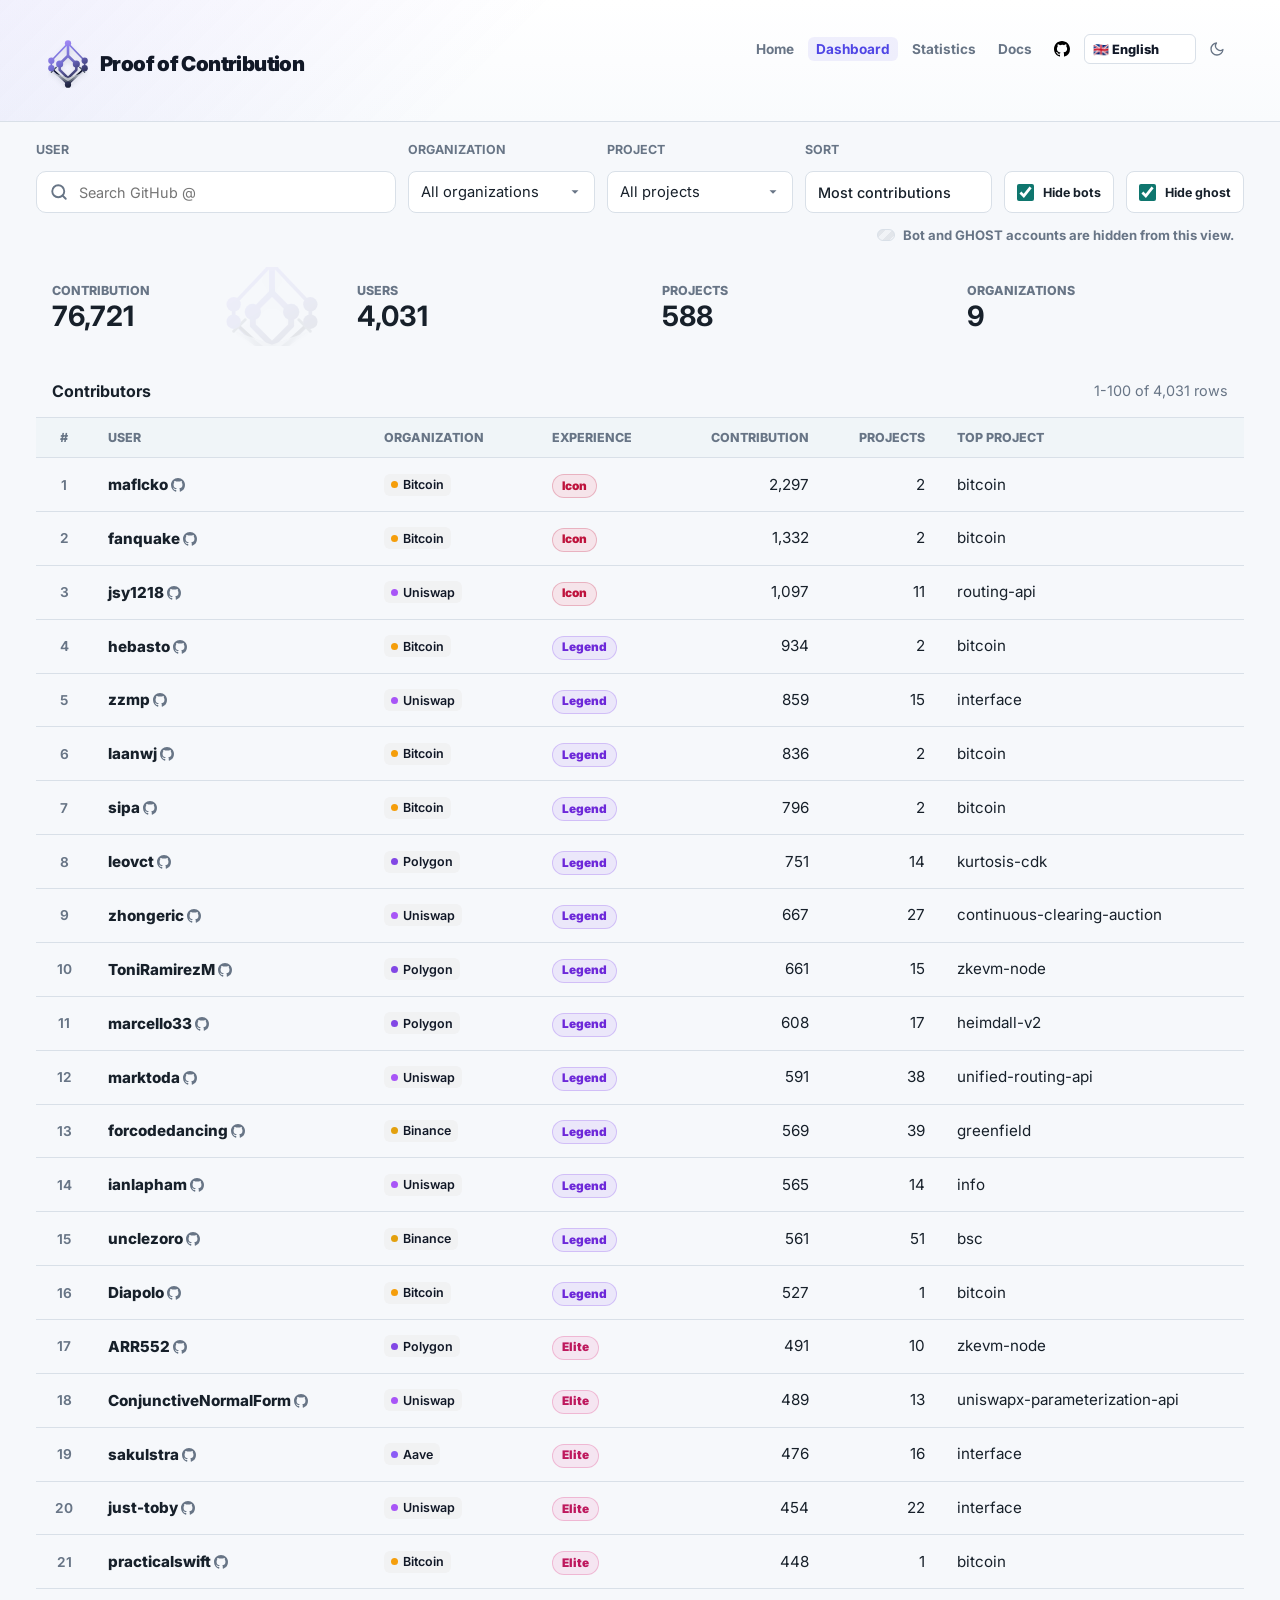
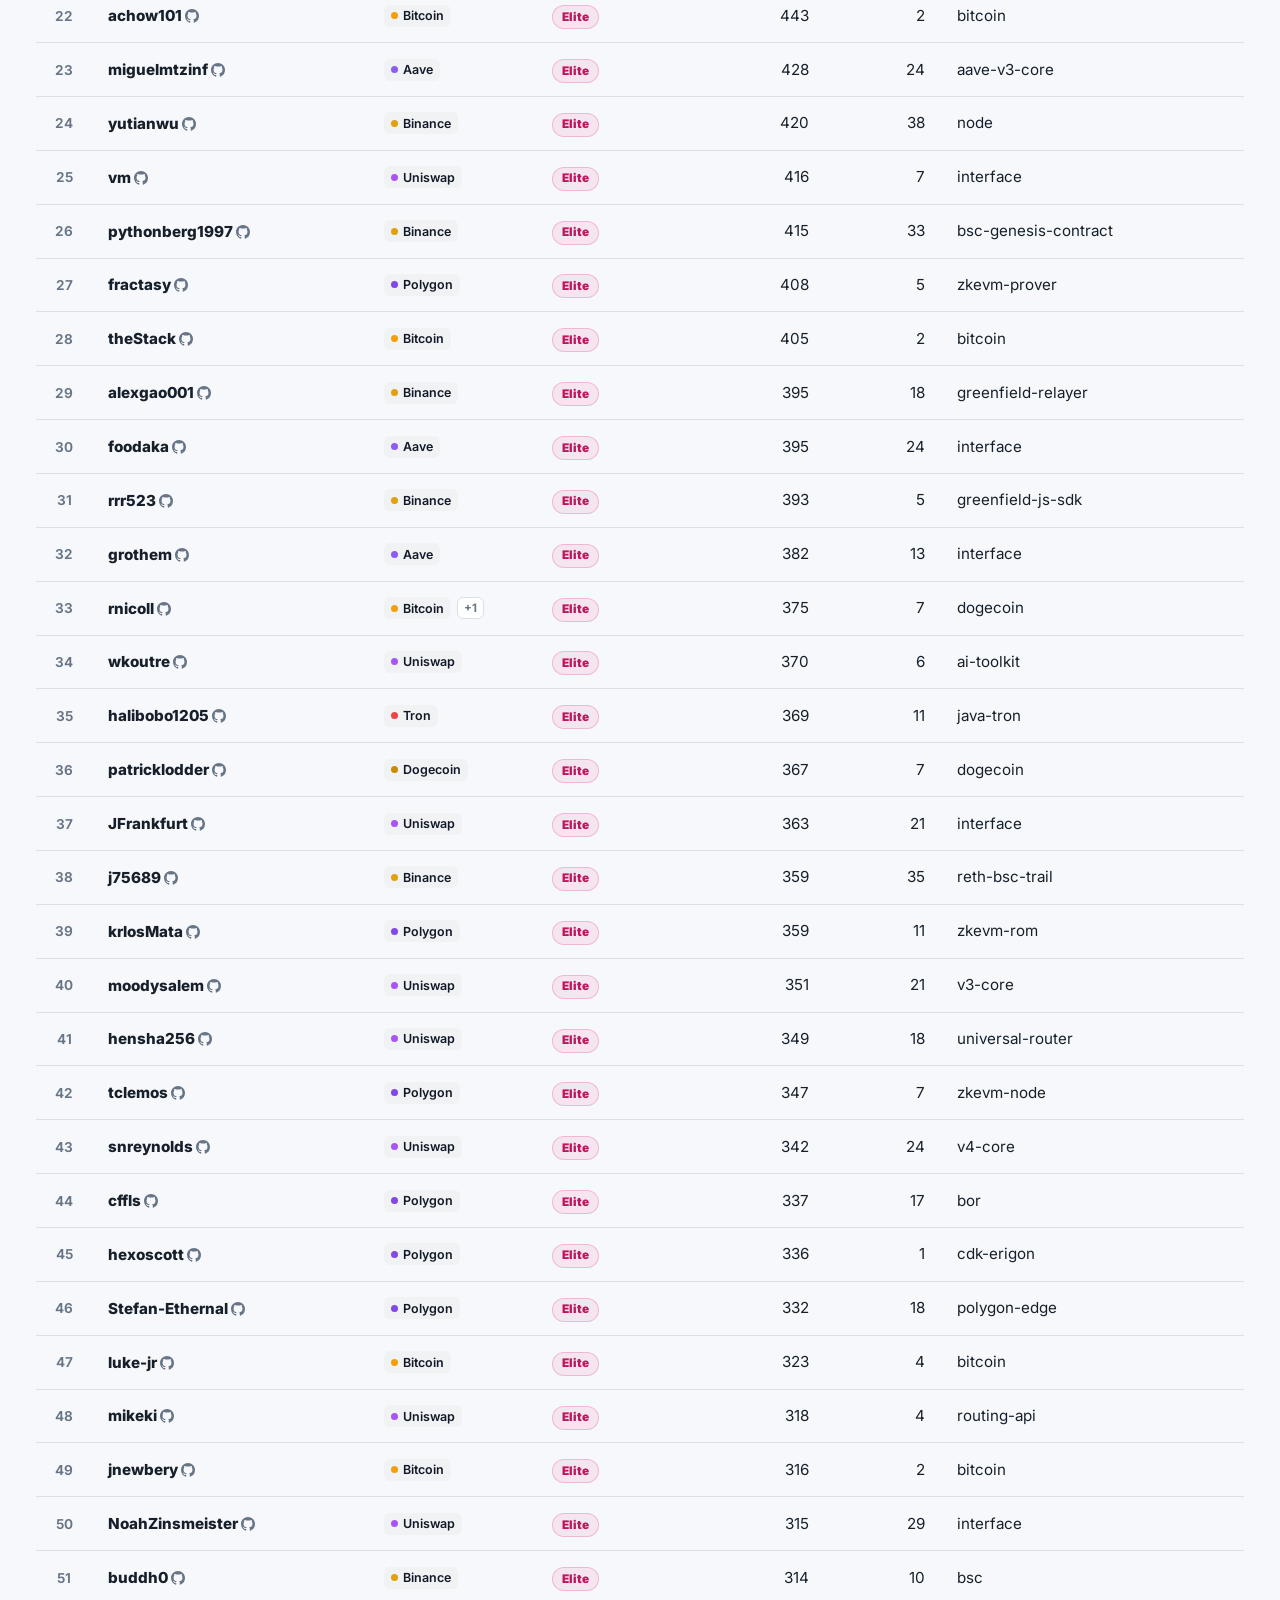
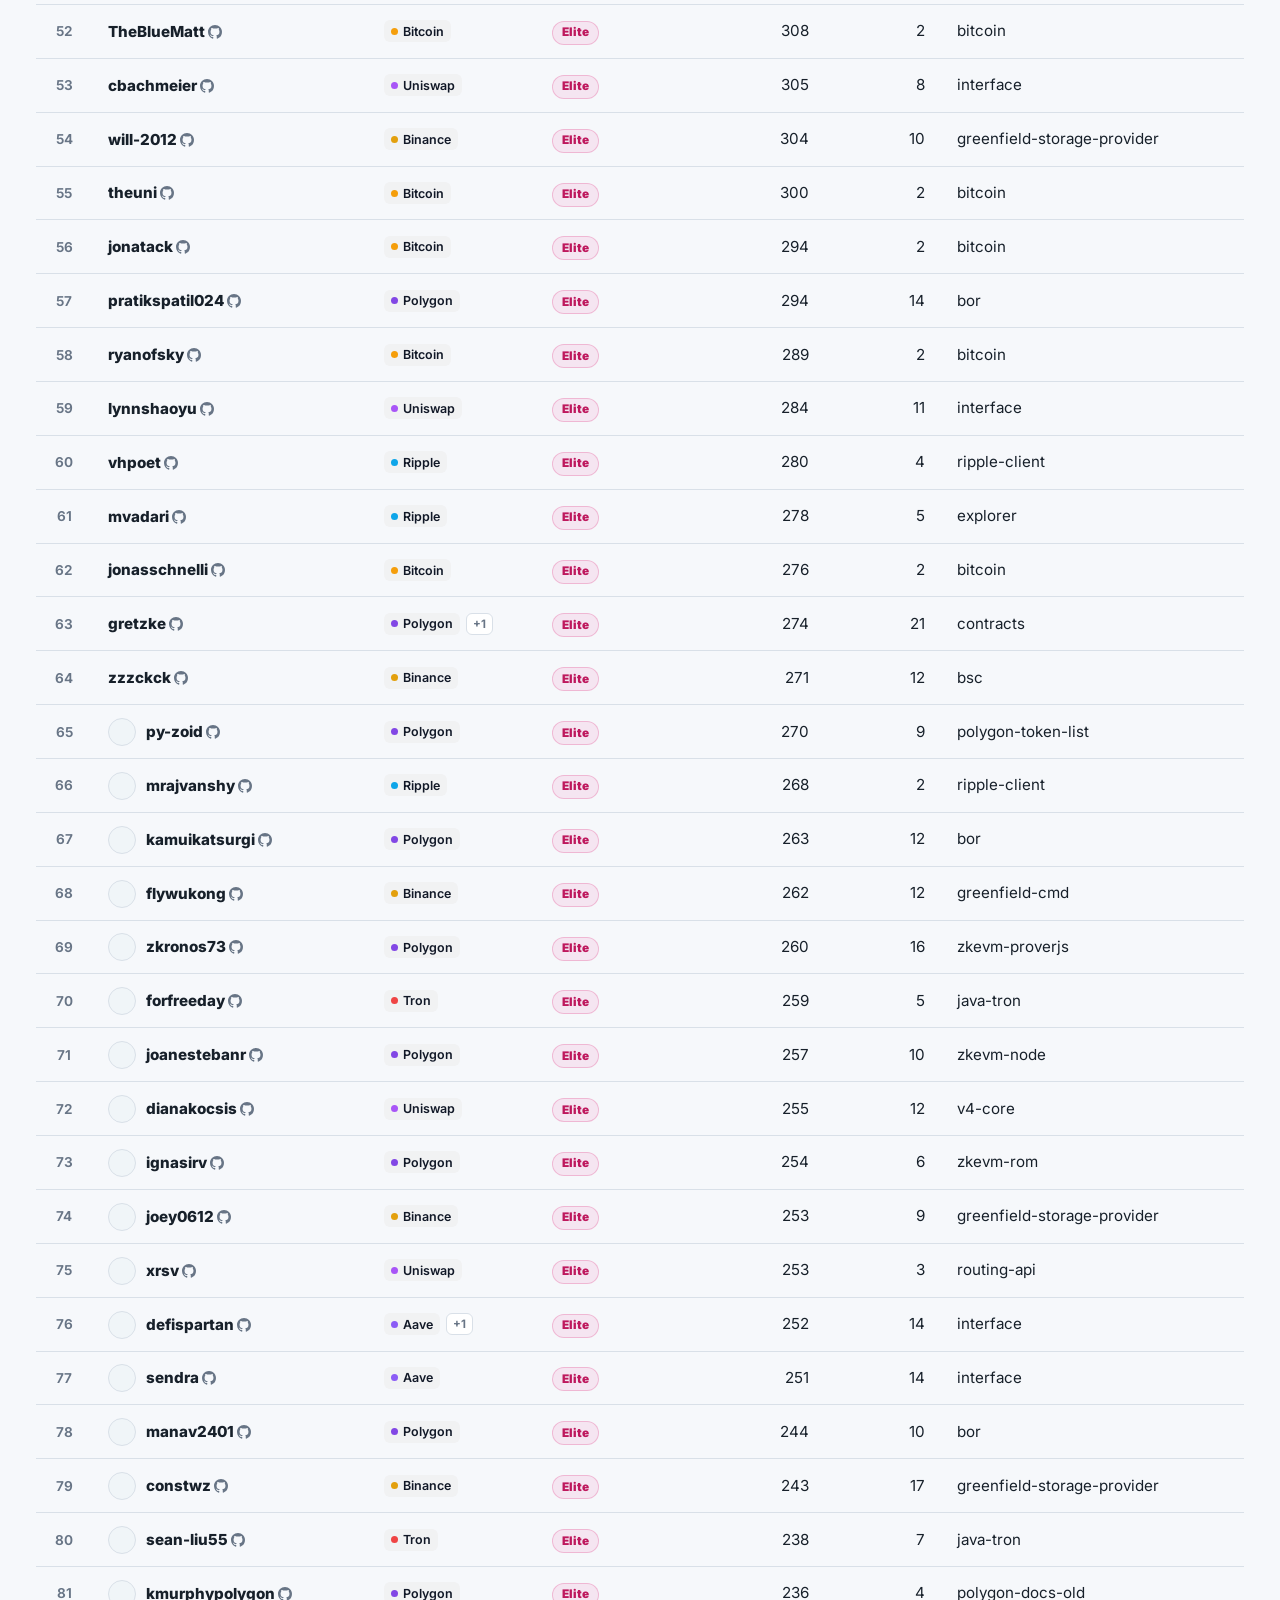
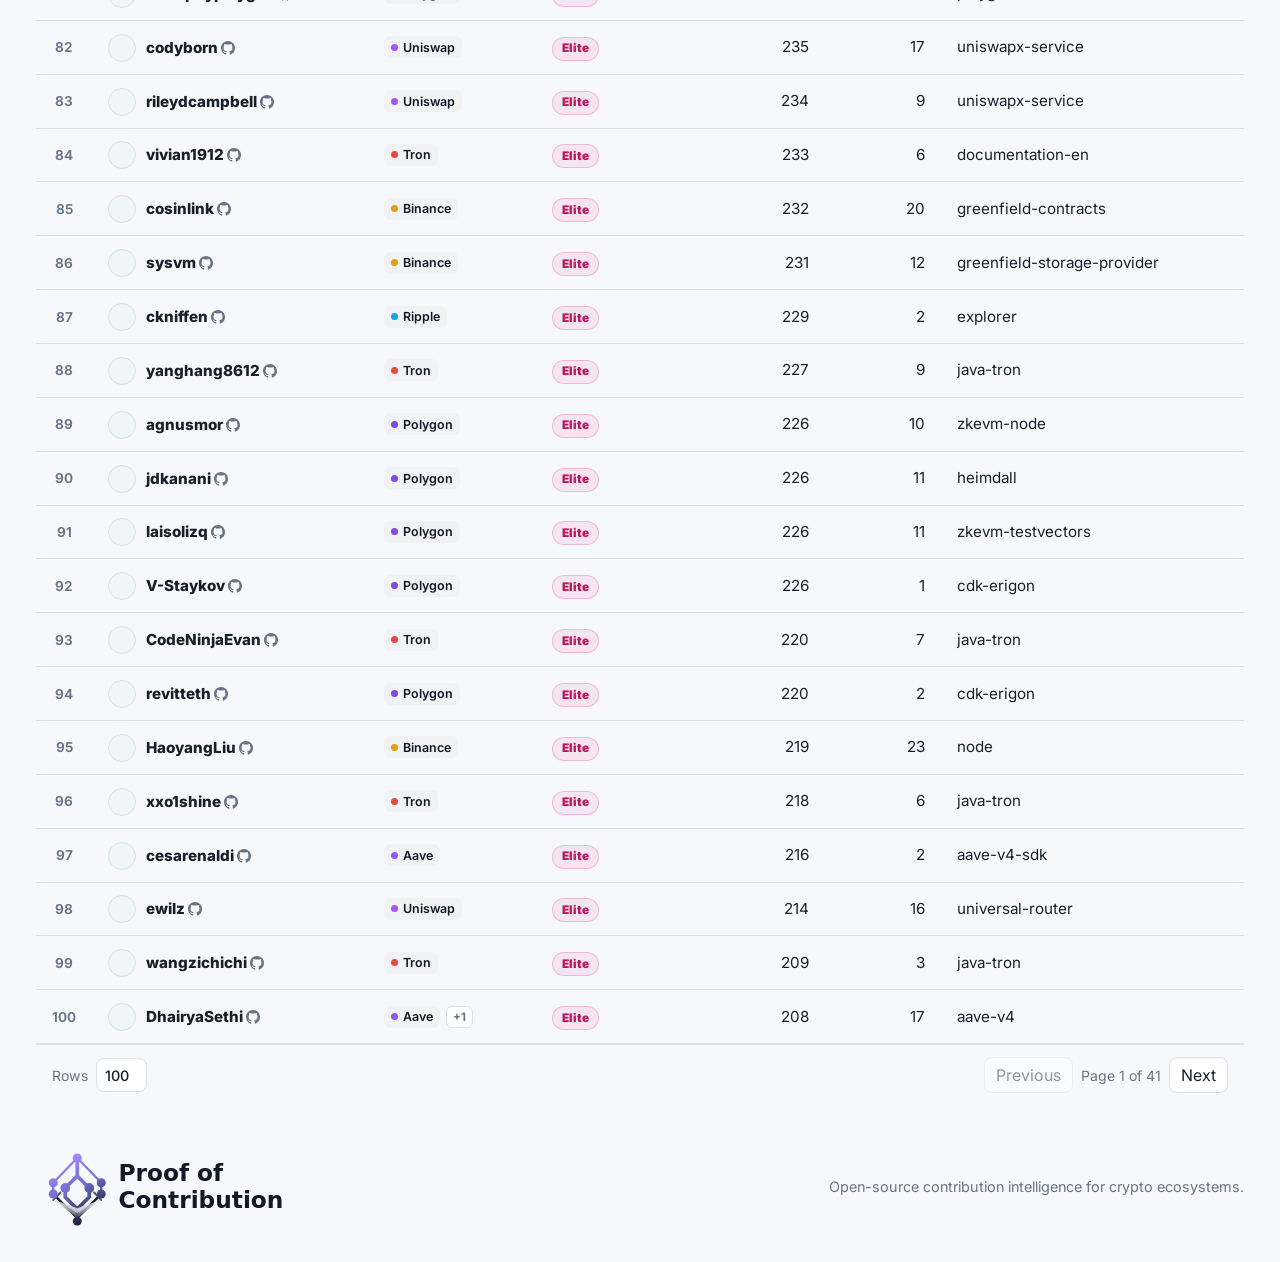
==== commit 73221140: "perfect" ====
--- a/app/index.html
+++ b/app/index.html
@@ -110,7 +110,7 @@
         <label class="field">
           <span data-i18n="filters.sort">Sort</span>
           <select id="sortMode">
-            <option value="prs" data-i18n="filters.mostPrs">Most Contributions</option>
+            <option value="prs" data-i18n="filters.mostPrs">Most contributions</option>
             <option value="experience" data-i18n="filters.experienceTier">Experience tier</option>
             <option value="projects" data-i18n="filters.mostProjects">Most projects</option>
             <option value="user" data-i18n="filters.userAz">User A-Z</option>
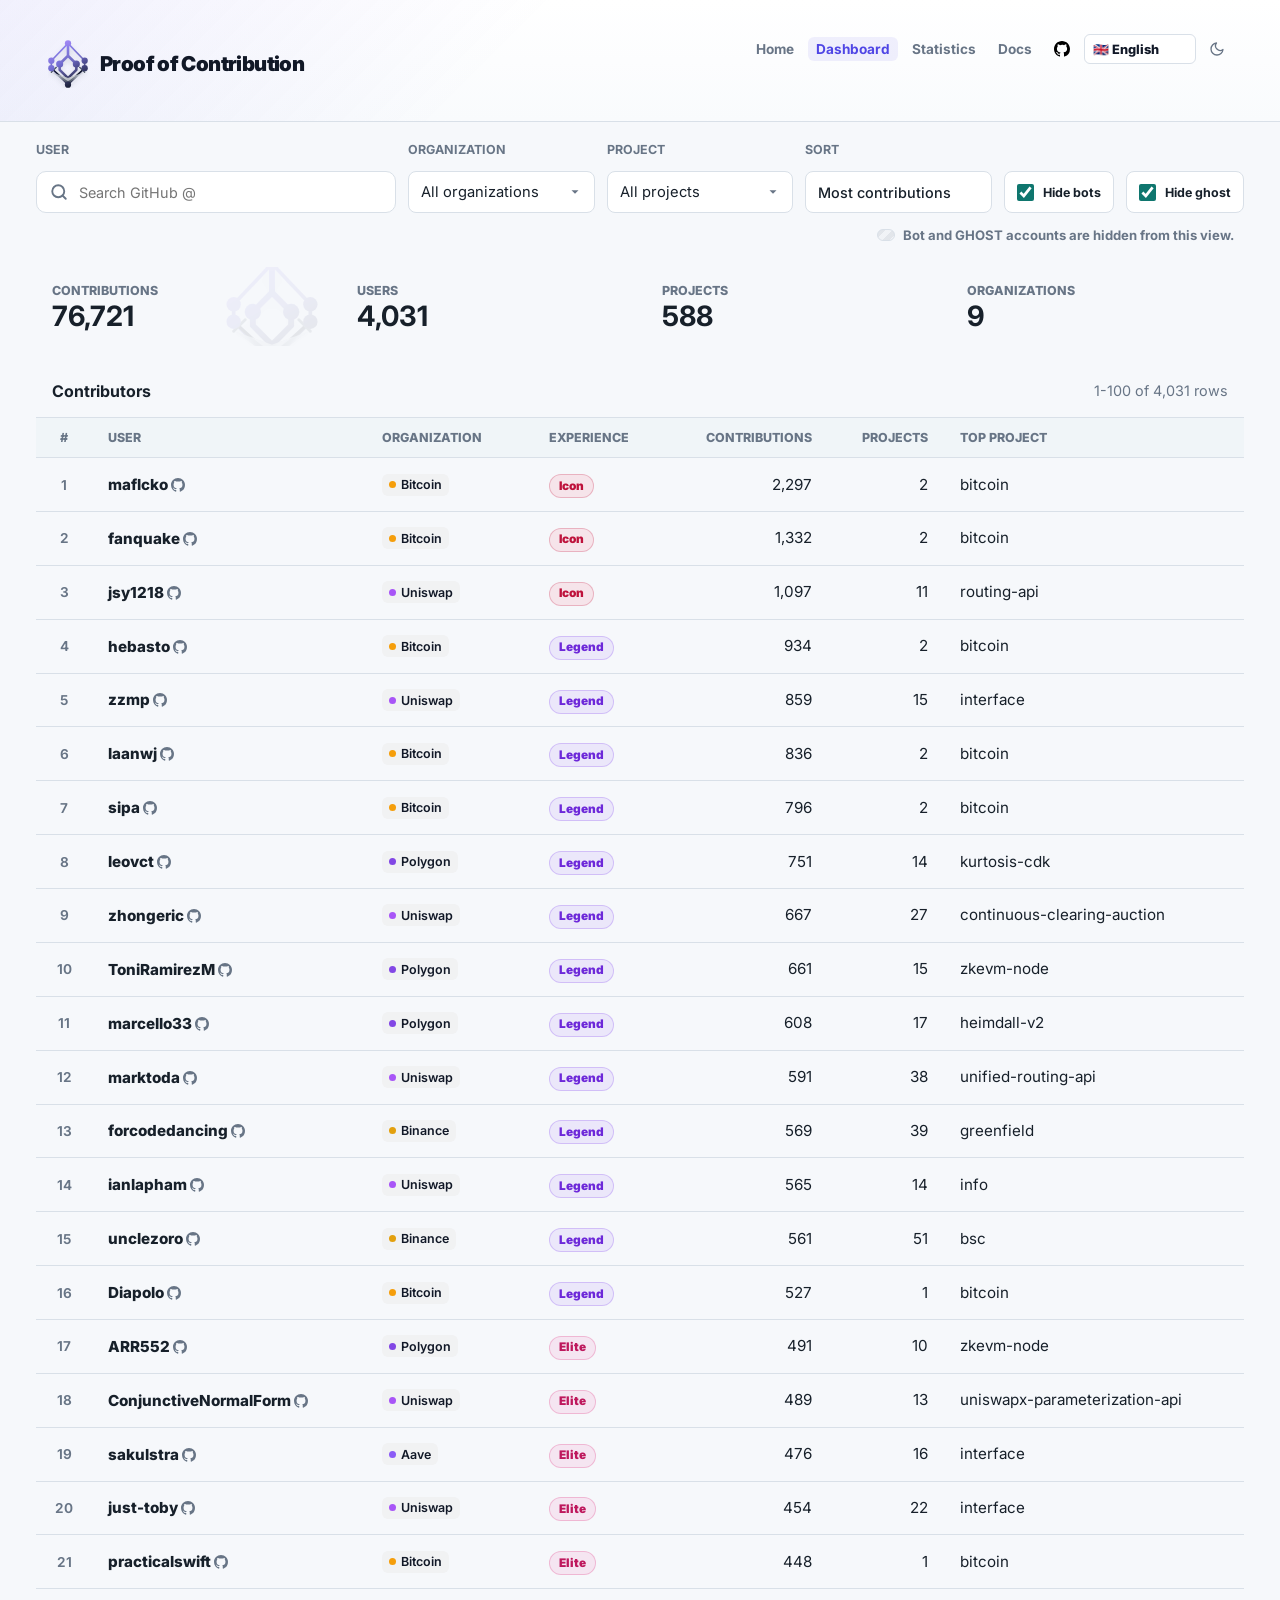
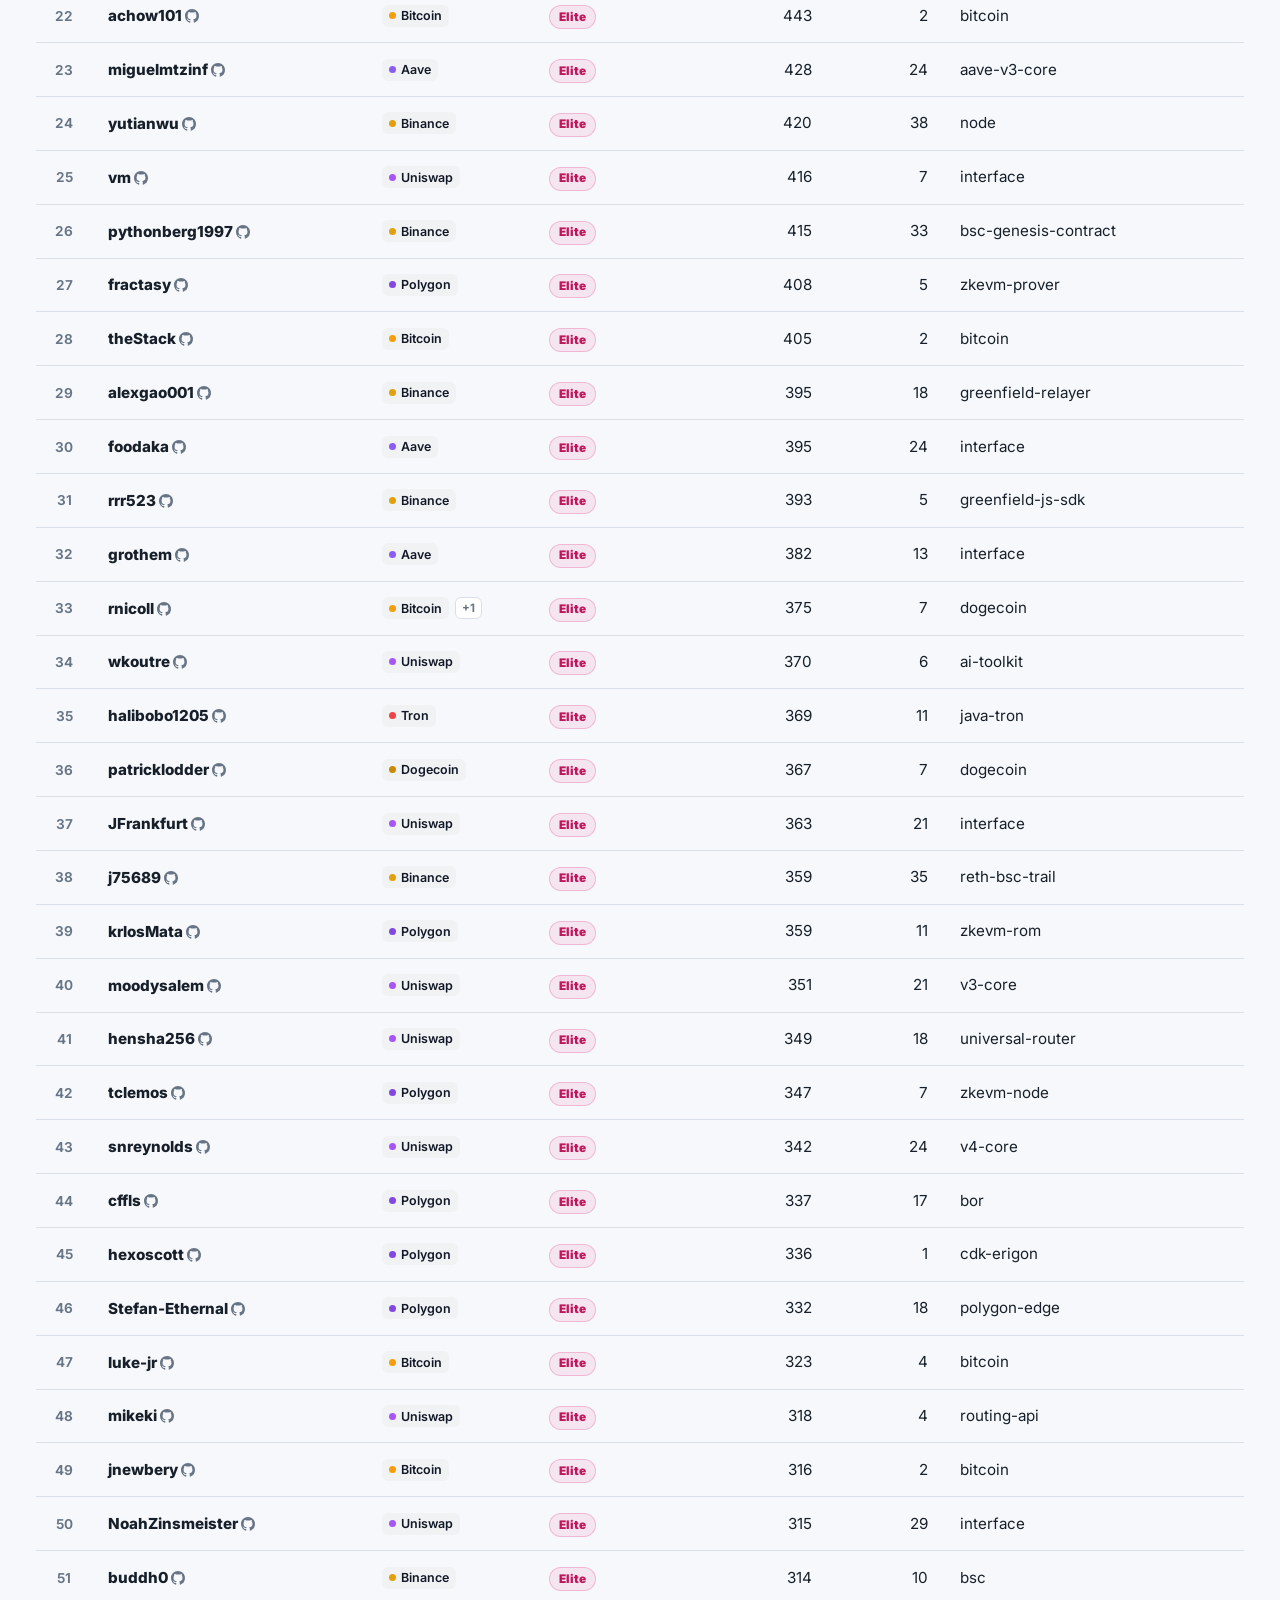
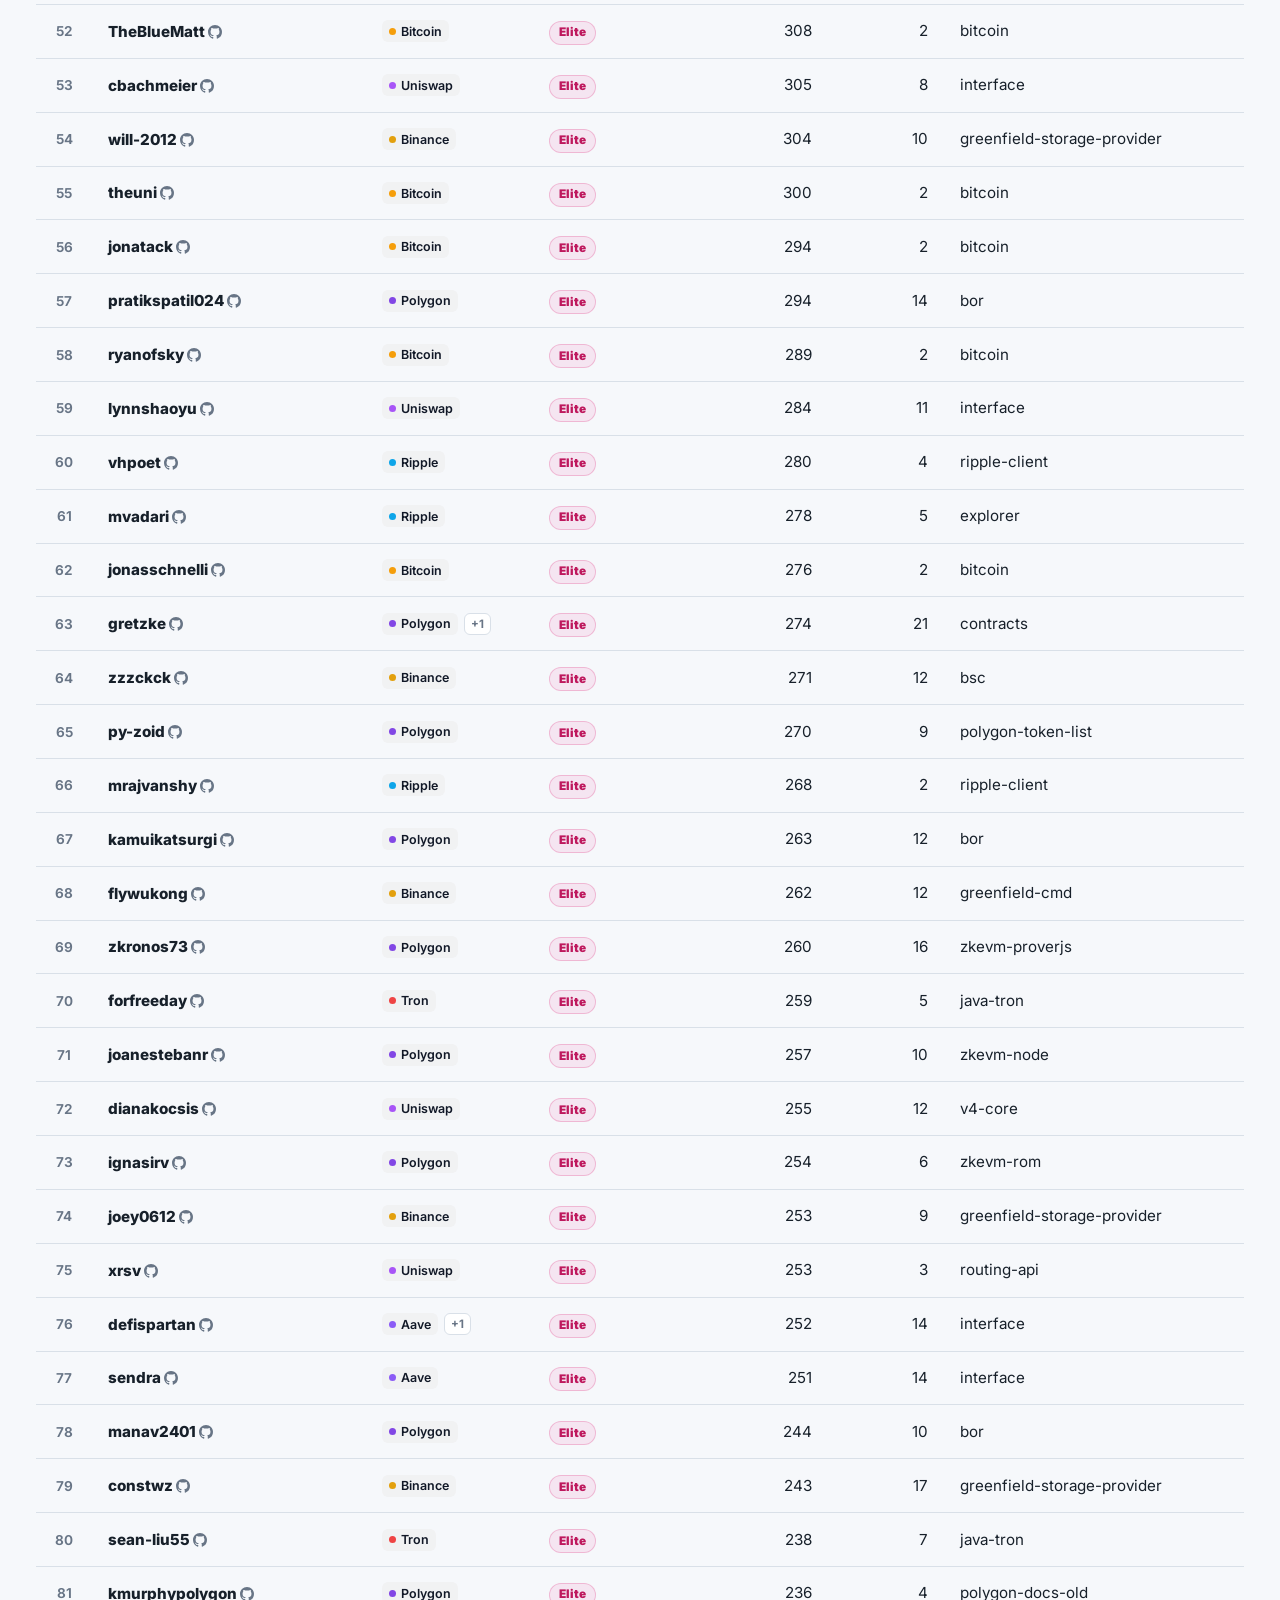
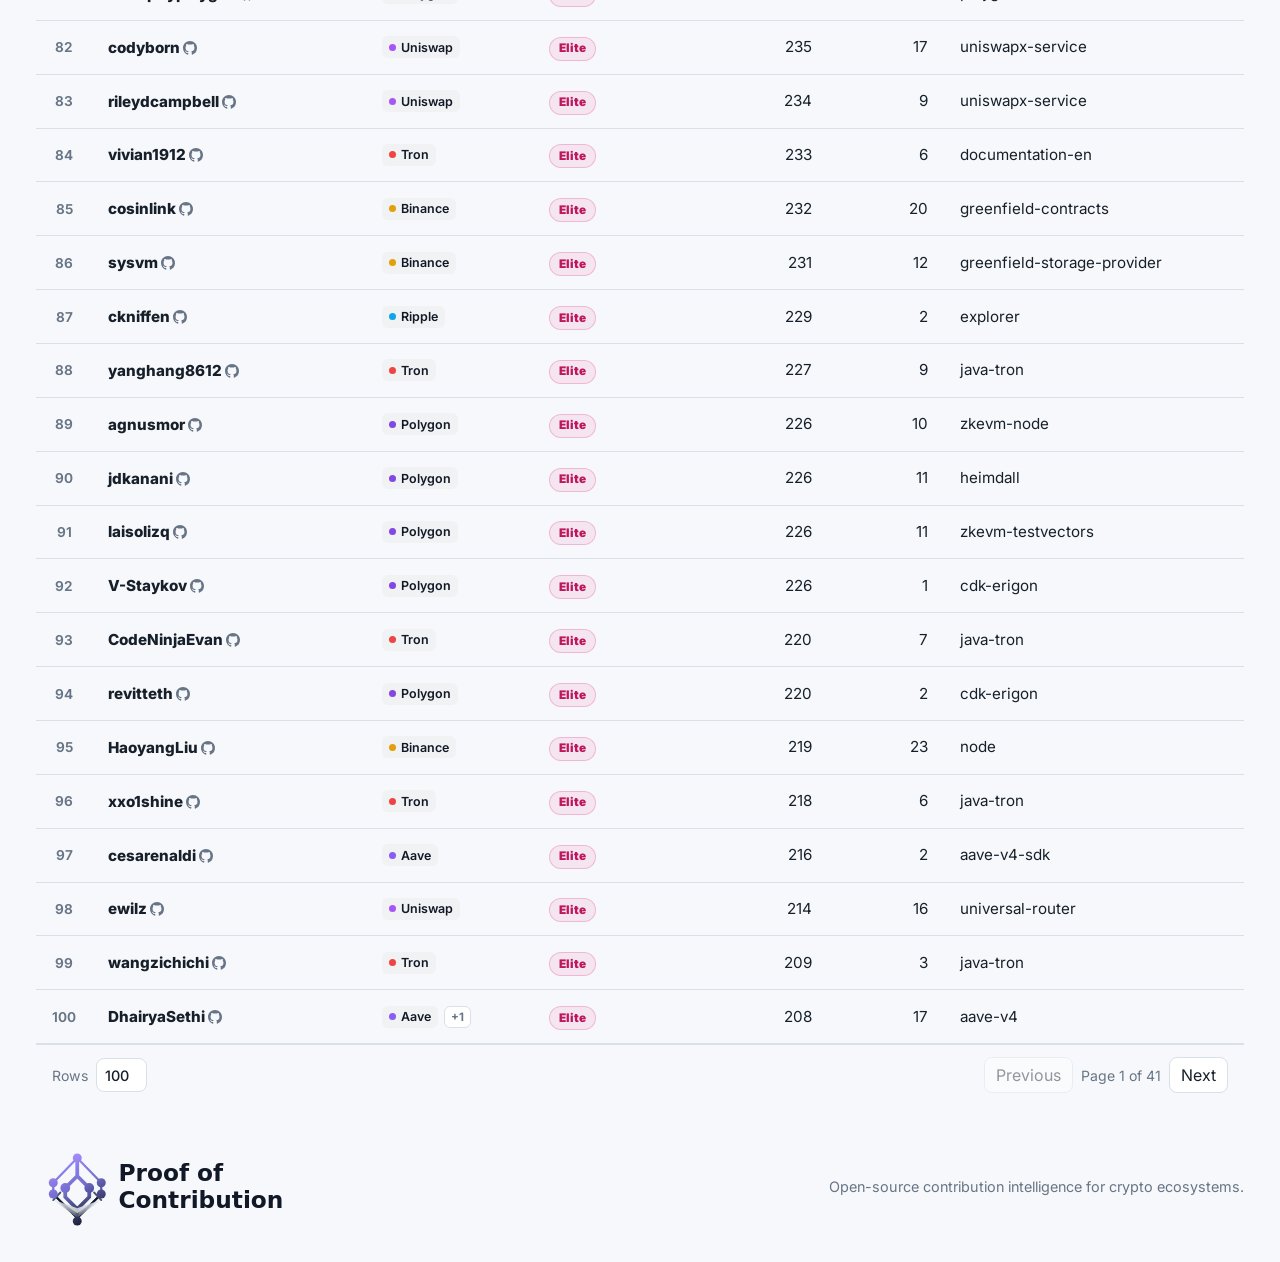
==== commit cebdbc87: "update" ====
--- a/app/index.html
+++ b/app/index.html
@@ -142,7 +142,7 @@
       <section class="metrics" aria-label="Summary" data-i18n-attr="aria-label:dashboard.summary">
         <div class="metric metric-branded">
           <img src="./assets/poc-mark.svg" alt="" aria-hidden="true" />
-          <span data-i18n="dashboard.prs">Contribution</span>
+          <span data-i18n="dashboard.prs">Contributions</span>
           <strong id="metricPrs">0</strong>
         </div>
         <div class="metric">
@@ -173,7 +173,7 @@
                   <th data-i18n="filters.user">User</th>
                   <th data-i18n="filters.organization">Organization</th>
                   <th data-i18n="dashboard.experience">Experience</th>
-                  <th class="number">Contribution</th>
+                  <th class="number">Contributions</th>
                   <th class="number" data-i18n="common.projects">Projects</th>
                   <th data-i18n="dashboard.topProject">Top project</th>
                 </tr>
--- a/app/styles.css
+++ b/app/styles.css
@@ -2292,7 +2292,7 @@
   td:nth-child(2)::before { content: "User"; }
   td:nth-child(3)::before { content: "Organization"; }
   td:nth-child(4)::before { content: "Experience"; }
-  td:nth-child(5)::before { content: "Contribution"; }
+  td:nth-child(5)::before { content: "Contributions"; }
   td:nth-child(6)::before { content: "Projects"; }
   td:nth-child(7)::before { content: "Top project"; }
 
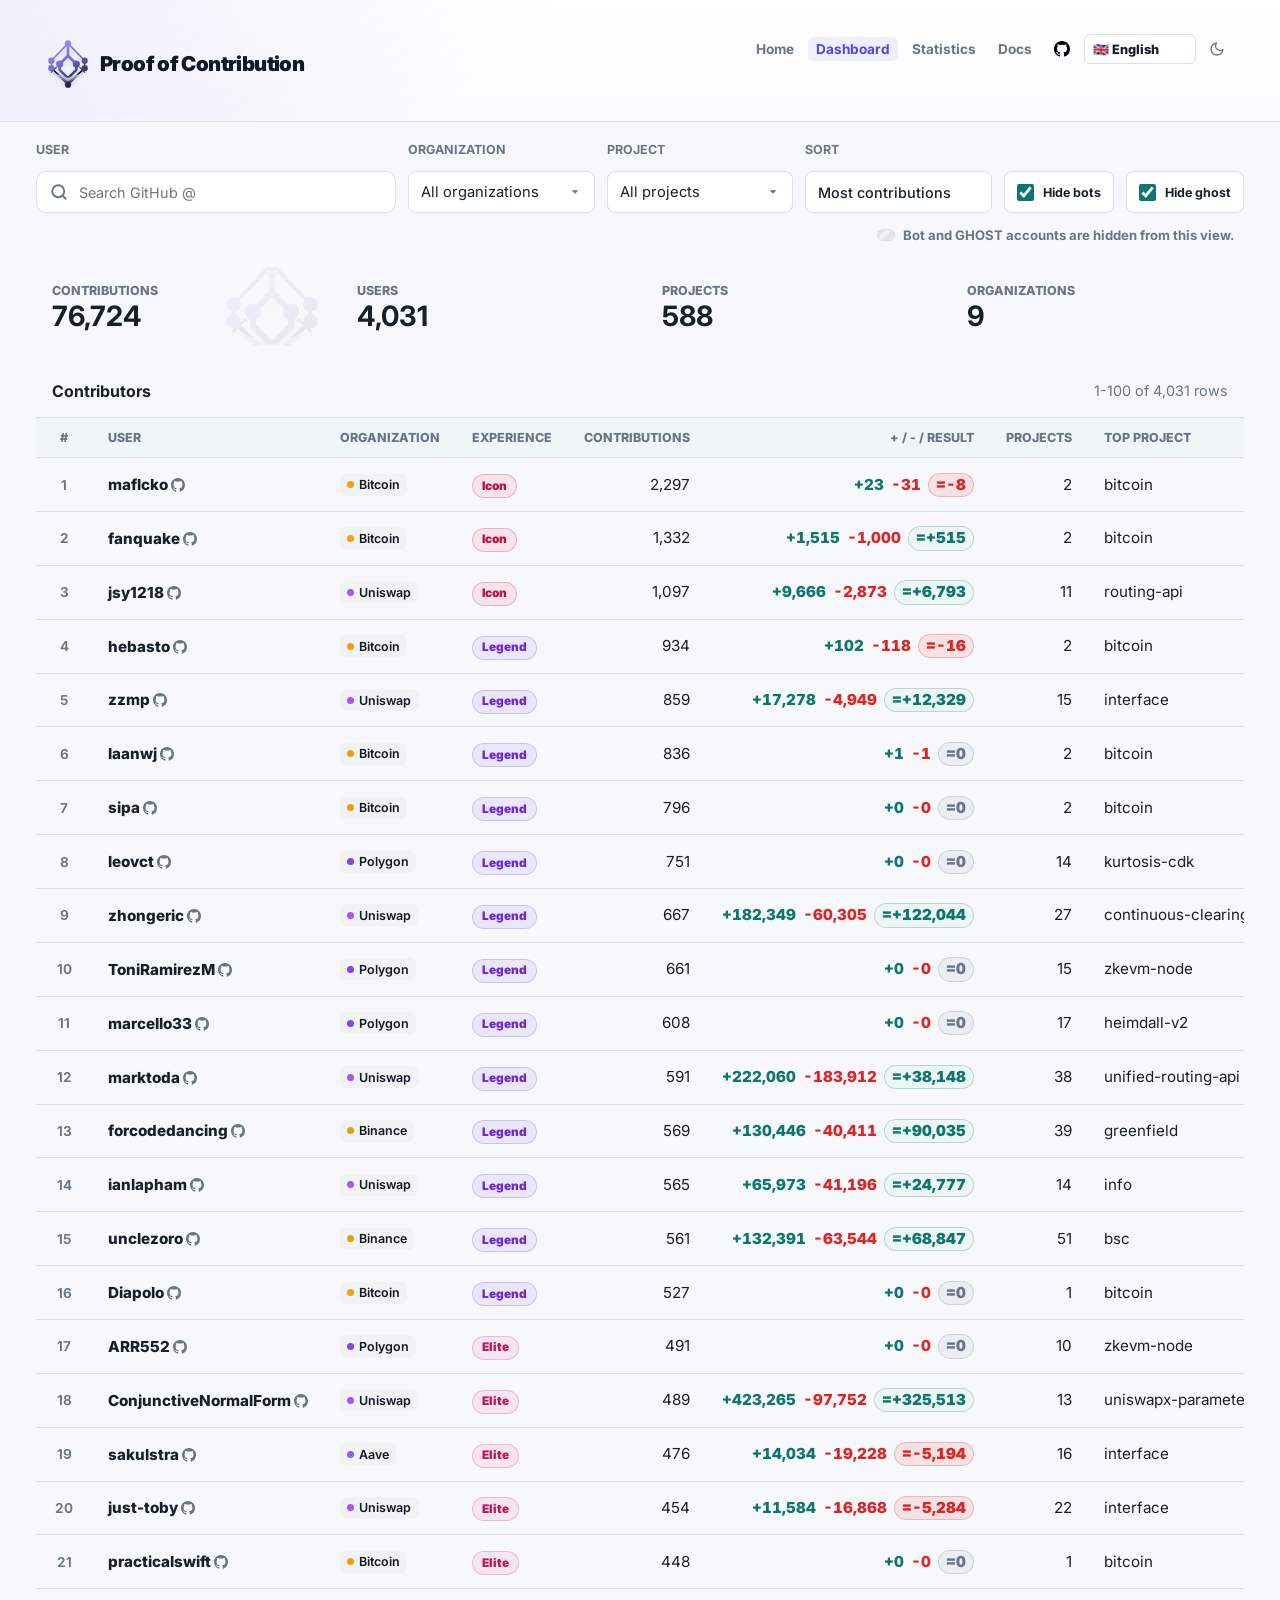
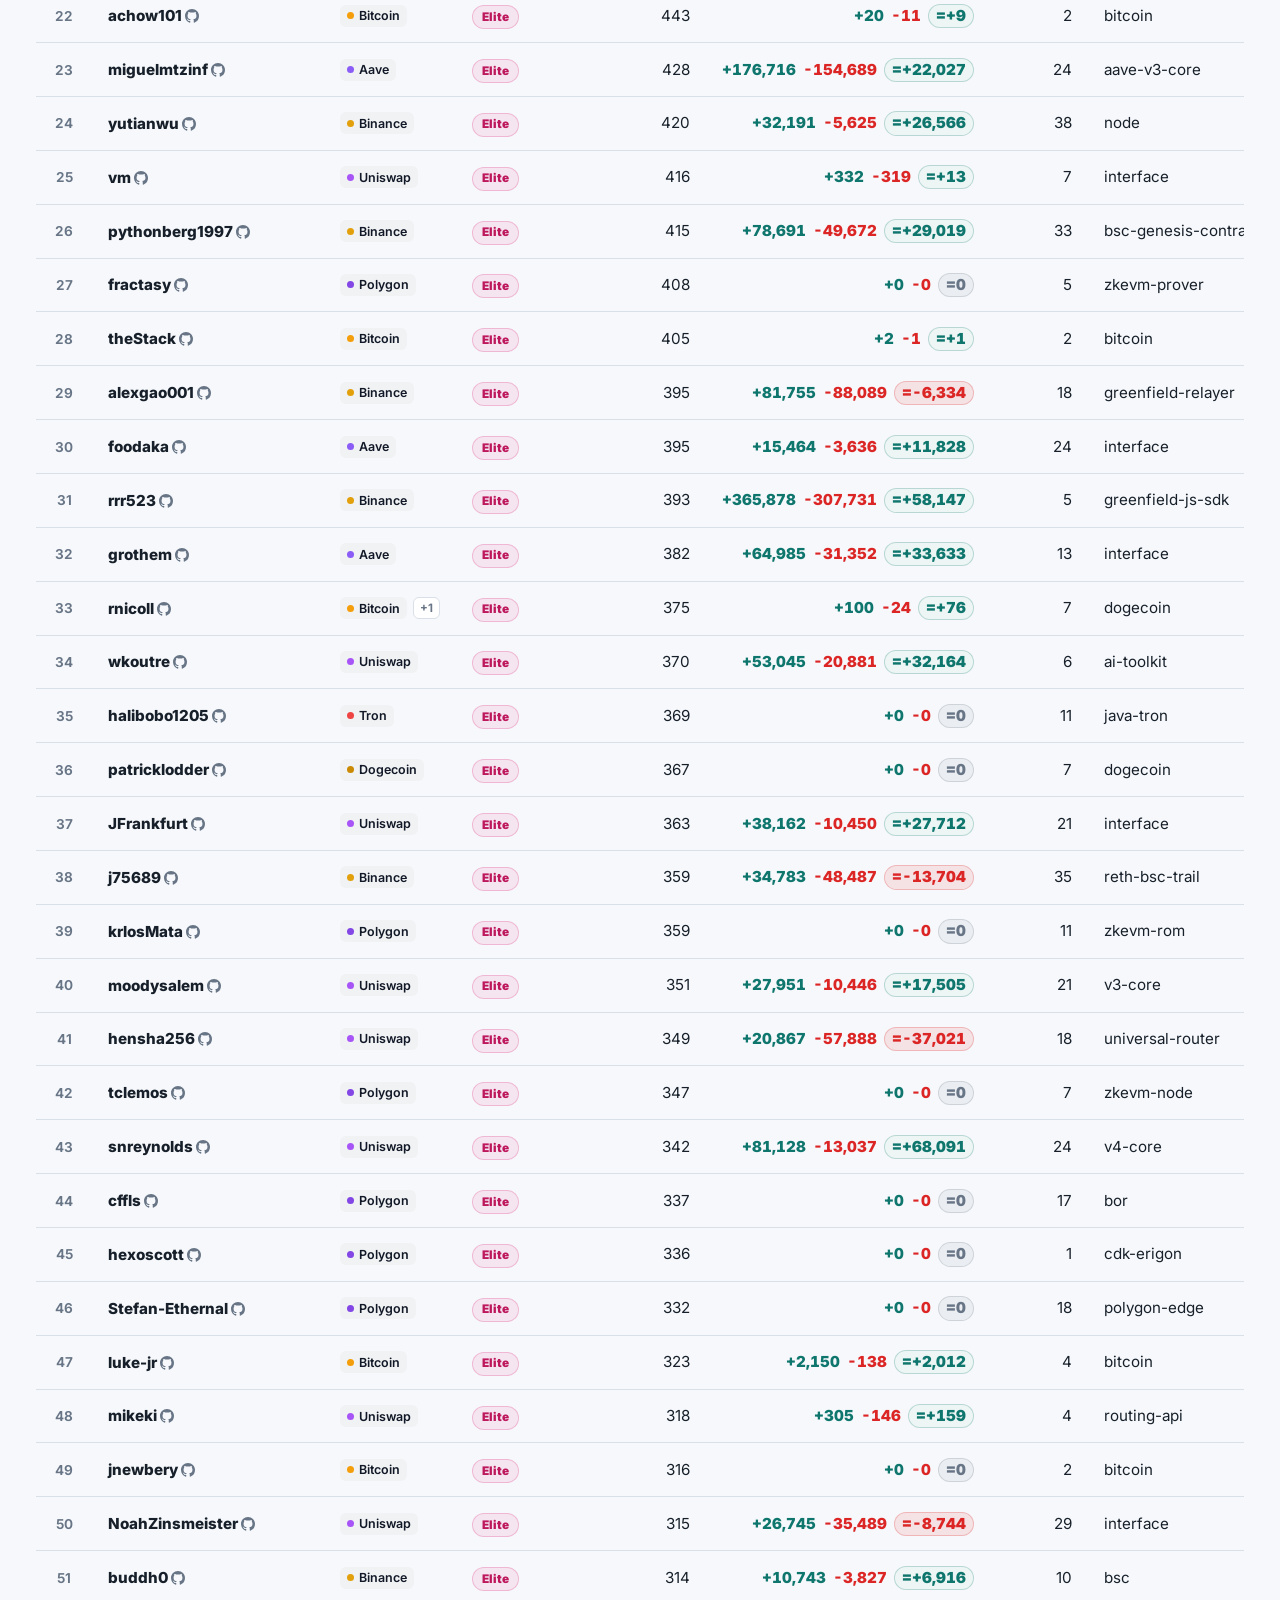
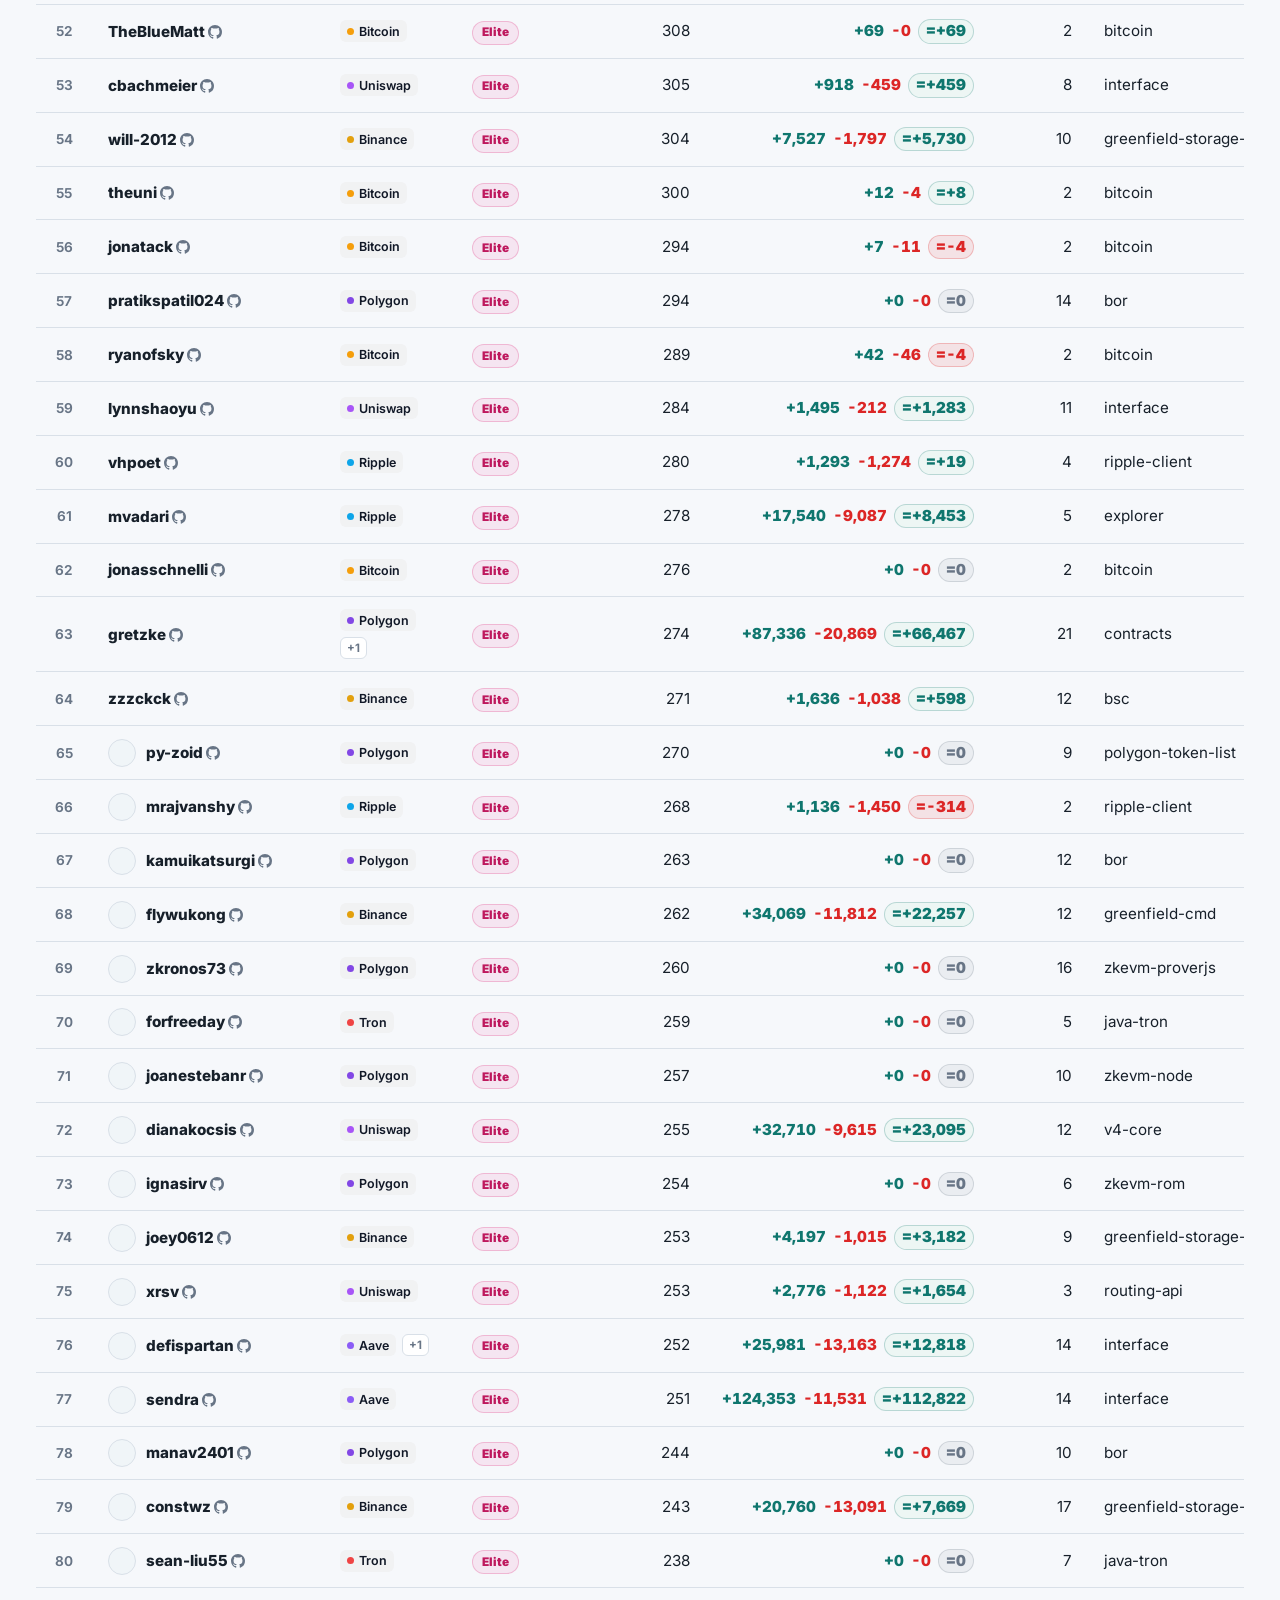
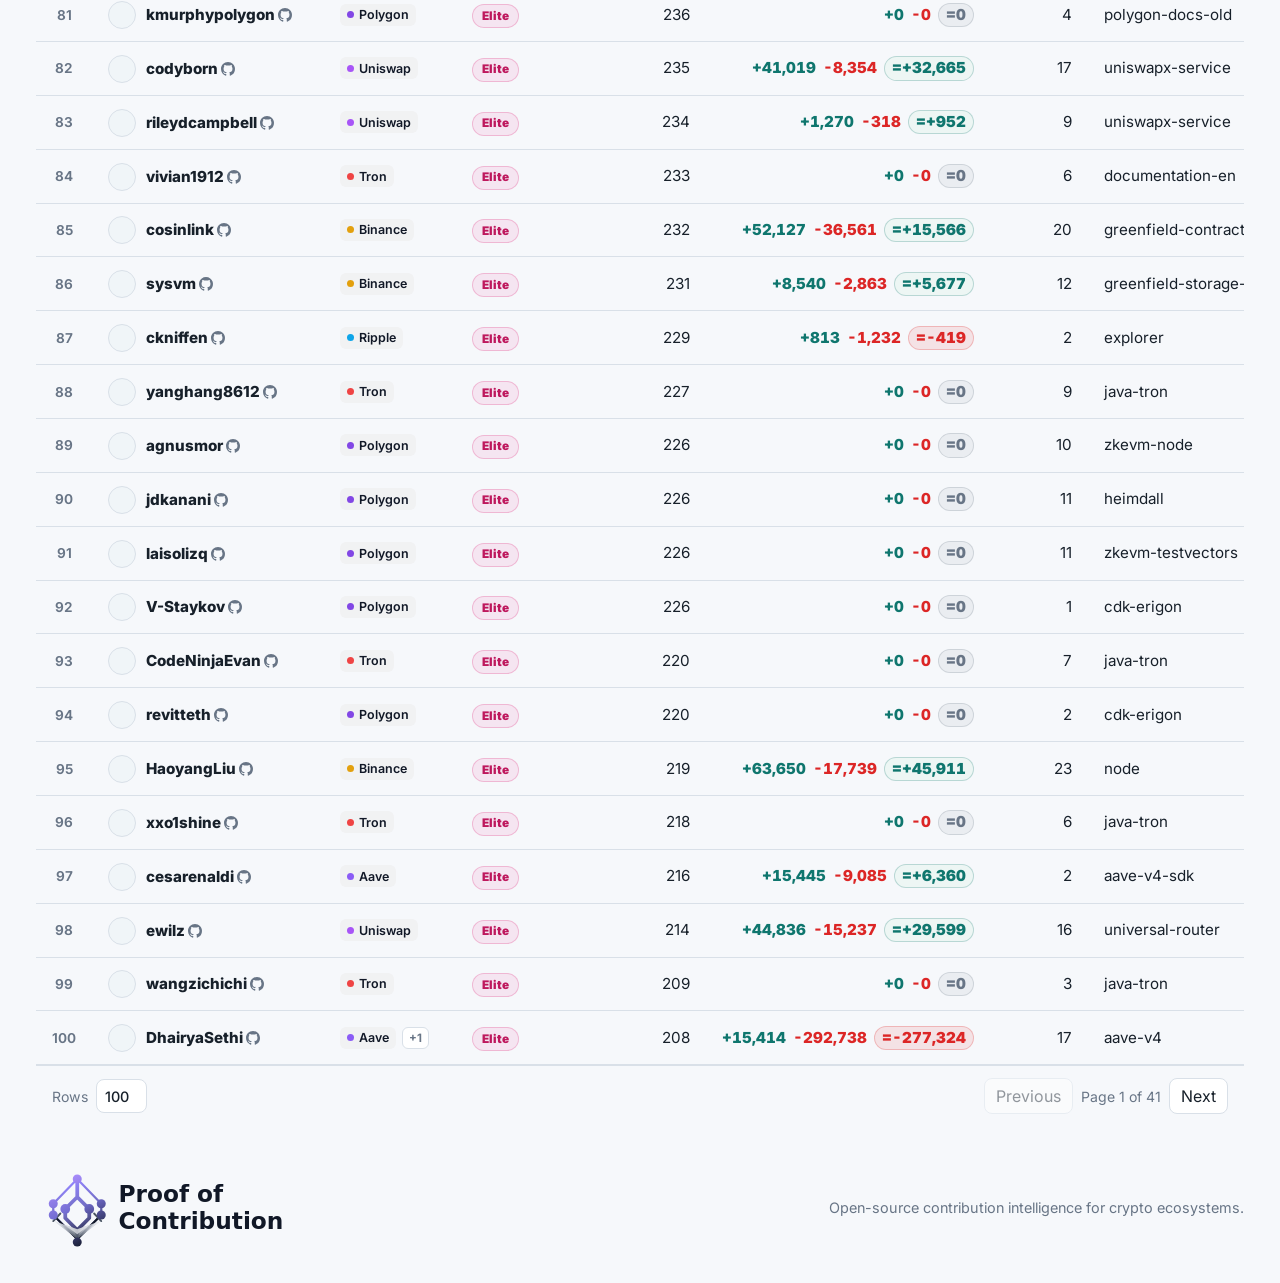
==== commit ec3c6f08: "update" ====
--- a/app/index.html
+++ b/app/index.html
@@ -174,6 +174,7 @@
                   <th data-i18n="filters.organization">Organization</th>
                   <th data-i18n="dashboard.experience">Experience</th>
                   <th class="number">Contributions</th>
+                  <th class="number">+ / - / Result</th>
                   <th class="number" data-i18n="common.projects">Projects</th>
                   <th data-i18n="dashboard.topProject">Top project</th>
                 </tr>
--- a/app/styles.css
+++ b/app/styles.css
@@ -759,7 +759,7 @@
 table {
   width: 100%;
   border-collapse: collapse;
-  min-width: 720px;
+  min-width: 860px;
 }
 
 th,
@@ -994,6 +994,51 @@
 
 .number {
   text-align: right;
+}
+
+.line-balance {
+  display: inline-grid;
+  grid-template-columns: repeat(3, max-content);
+  gap: 7px;
+  align-items: center;
+  justify-content: end;
+  min-width: 0;
+  font-variant-numeric: tabular-nums;
+  line-height: 1.2;
+}
+
+.line-add {
+  color: var(--green);
+  font-weight: 850;
+}
+
+.line-delete {
+  color: #dc2626;
+  font-weight: 850;
+}
+
+.line-net {
+  display: inline-flex;
+  align-items: center;
+  min-height: 22px;
+  border: 1px solid rgba(104, 117, 134, 0.22);
+  border-radius: 999px;
+  background: rgba(104, 117, 134, 0.08);
+  color: var(--muted);
+  font-weight: 900;
+  padding: 2px 7px;
+}
+
+.line-net.positive {
+  border-color: rgba(15, 118, 110, 0.24);
+  background: var(--green-soft);
+  color: var(--green);
+}
+
+.line-net.negative {
+  border-color: rgba(220, 38, 38, 0.24);
+  background: rgba(220, 38, 38, 0.1);
+  color: #dc2626;
 }
 
 .login {
@@ -2293,12 +2338,17 @@
   td:nth-child(3)::before { content: "Organization"; }
   td:nth-child(4)::before { content: "Experience"; }
   td:nth-child(5)::before { content: "Contributions"; }
-  td:nth-child(6)::before { content: "Projects"; }
-  td:nth-child(7)::before { content: "Top project"; }
+  td:nth-child(6)::before { content: "+ / - / Result"; }
+  td:nth-child(7)::before { content: "Projects"; }
+  td:nth-child(8)::before { content: "Top project"; }
 
   td.rank,
   td.number {
     text-align: left;
+  }
+
+  .line-balance {
+    justify-content: start;
   }
 
   .rank {
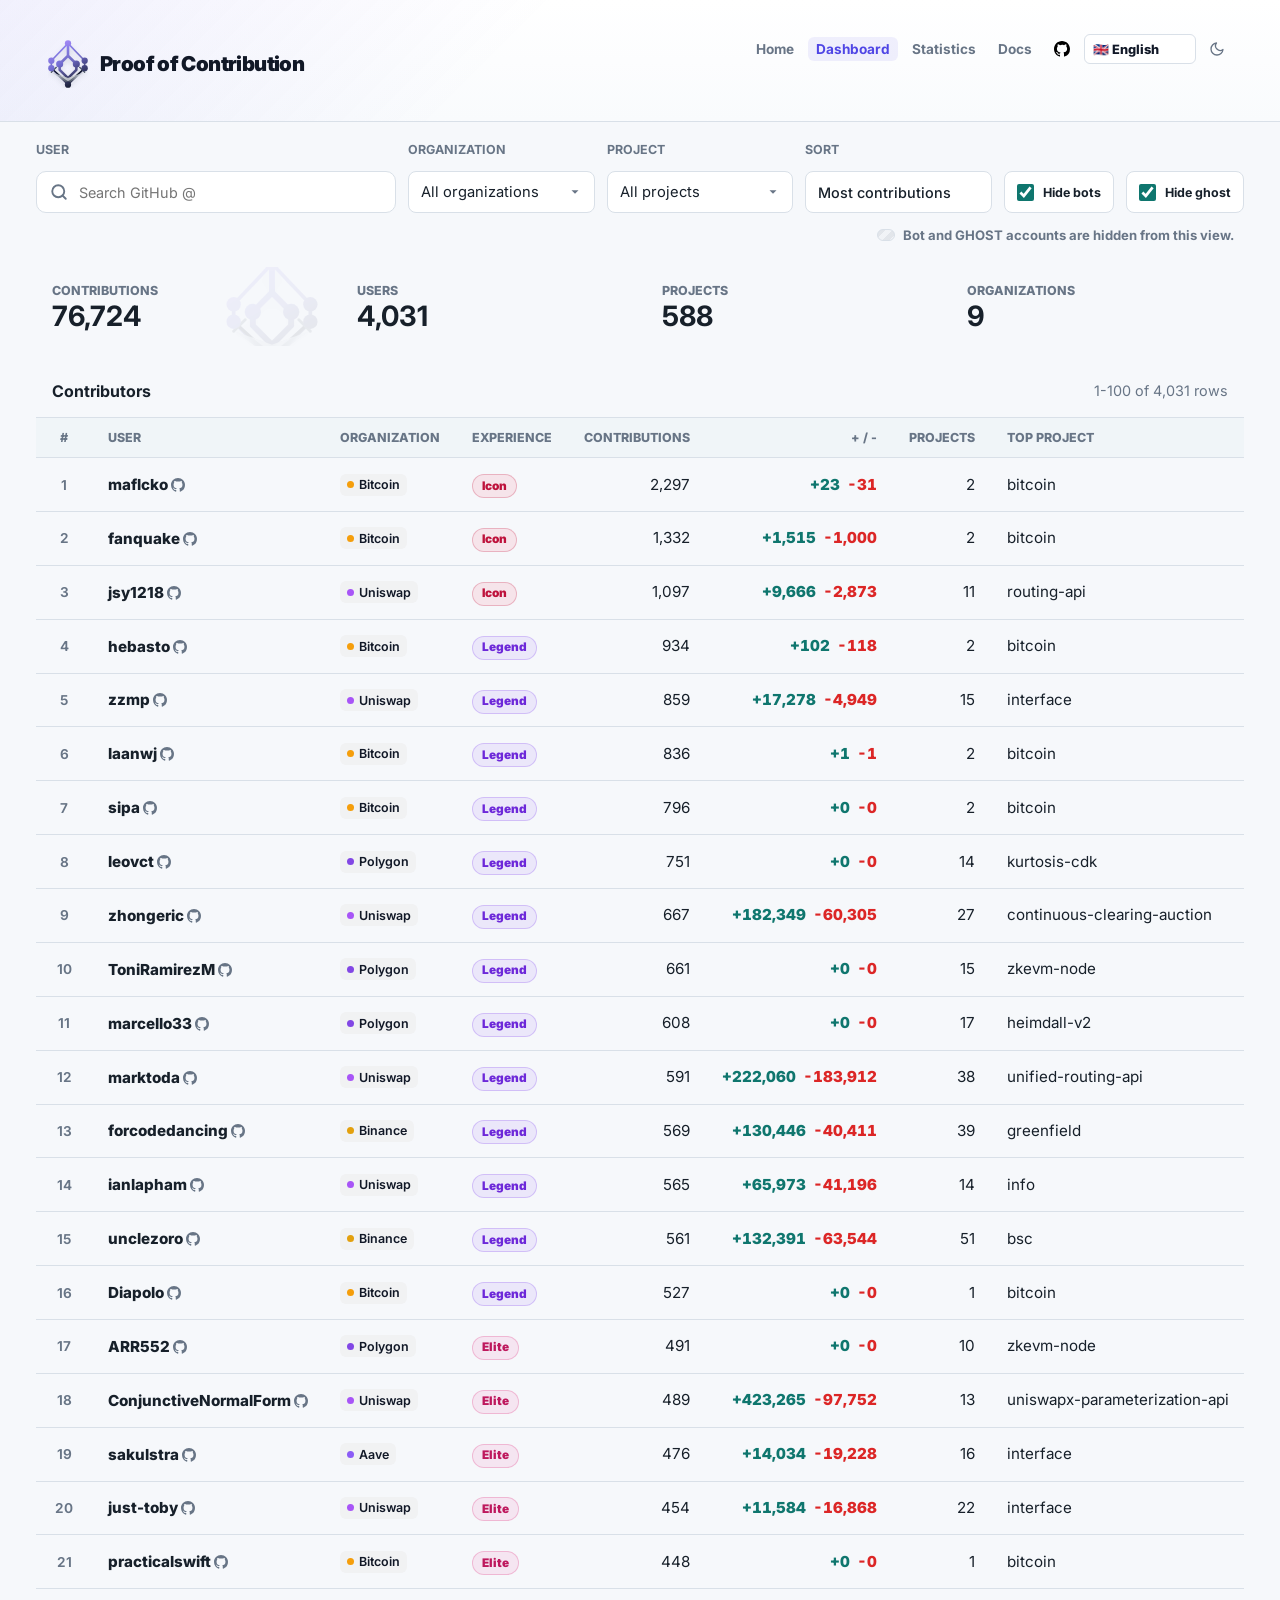
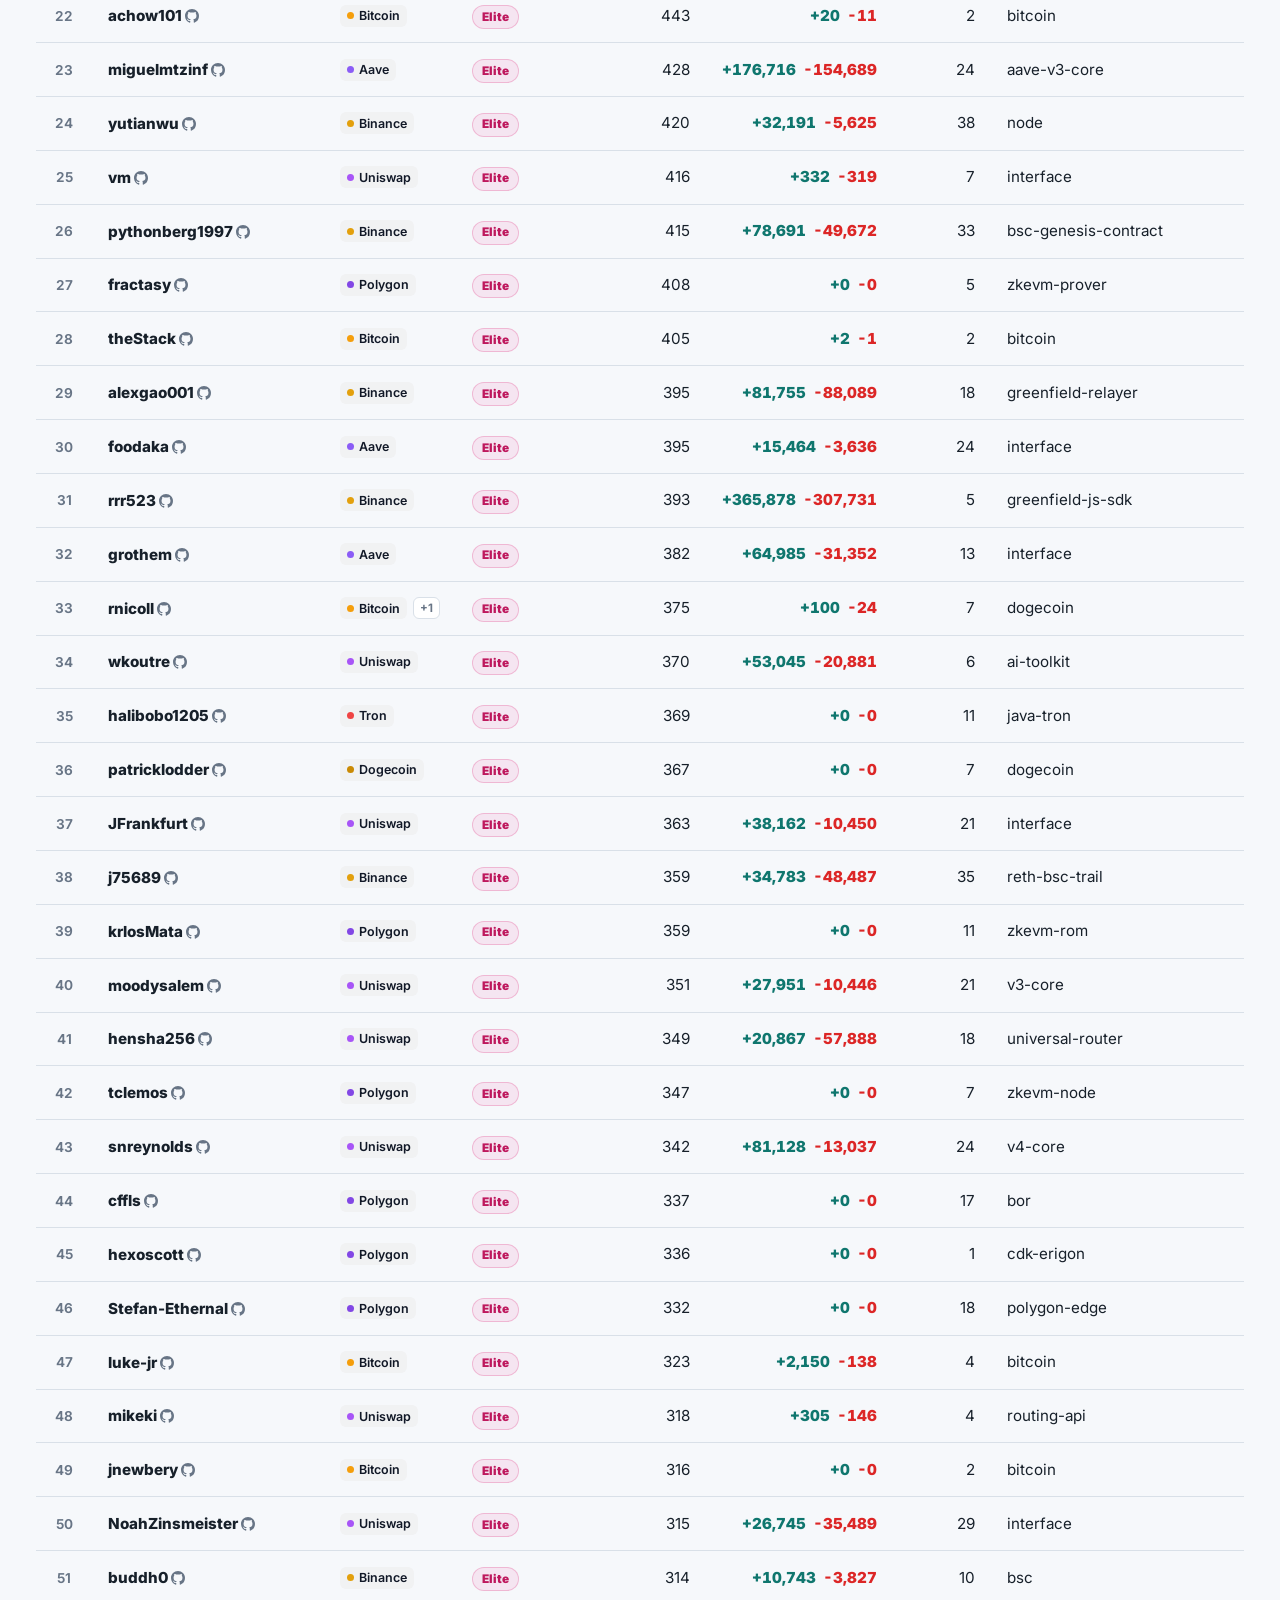
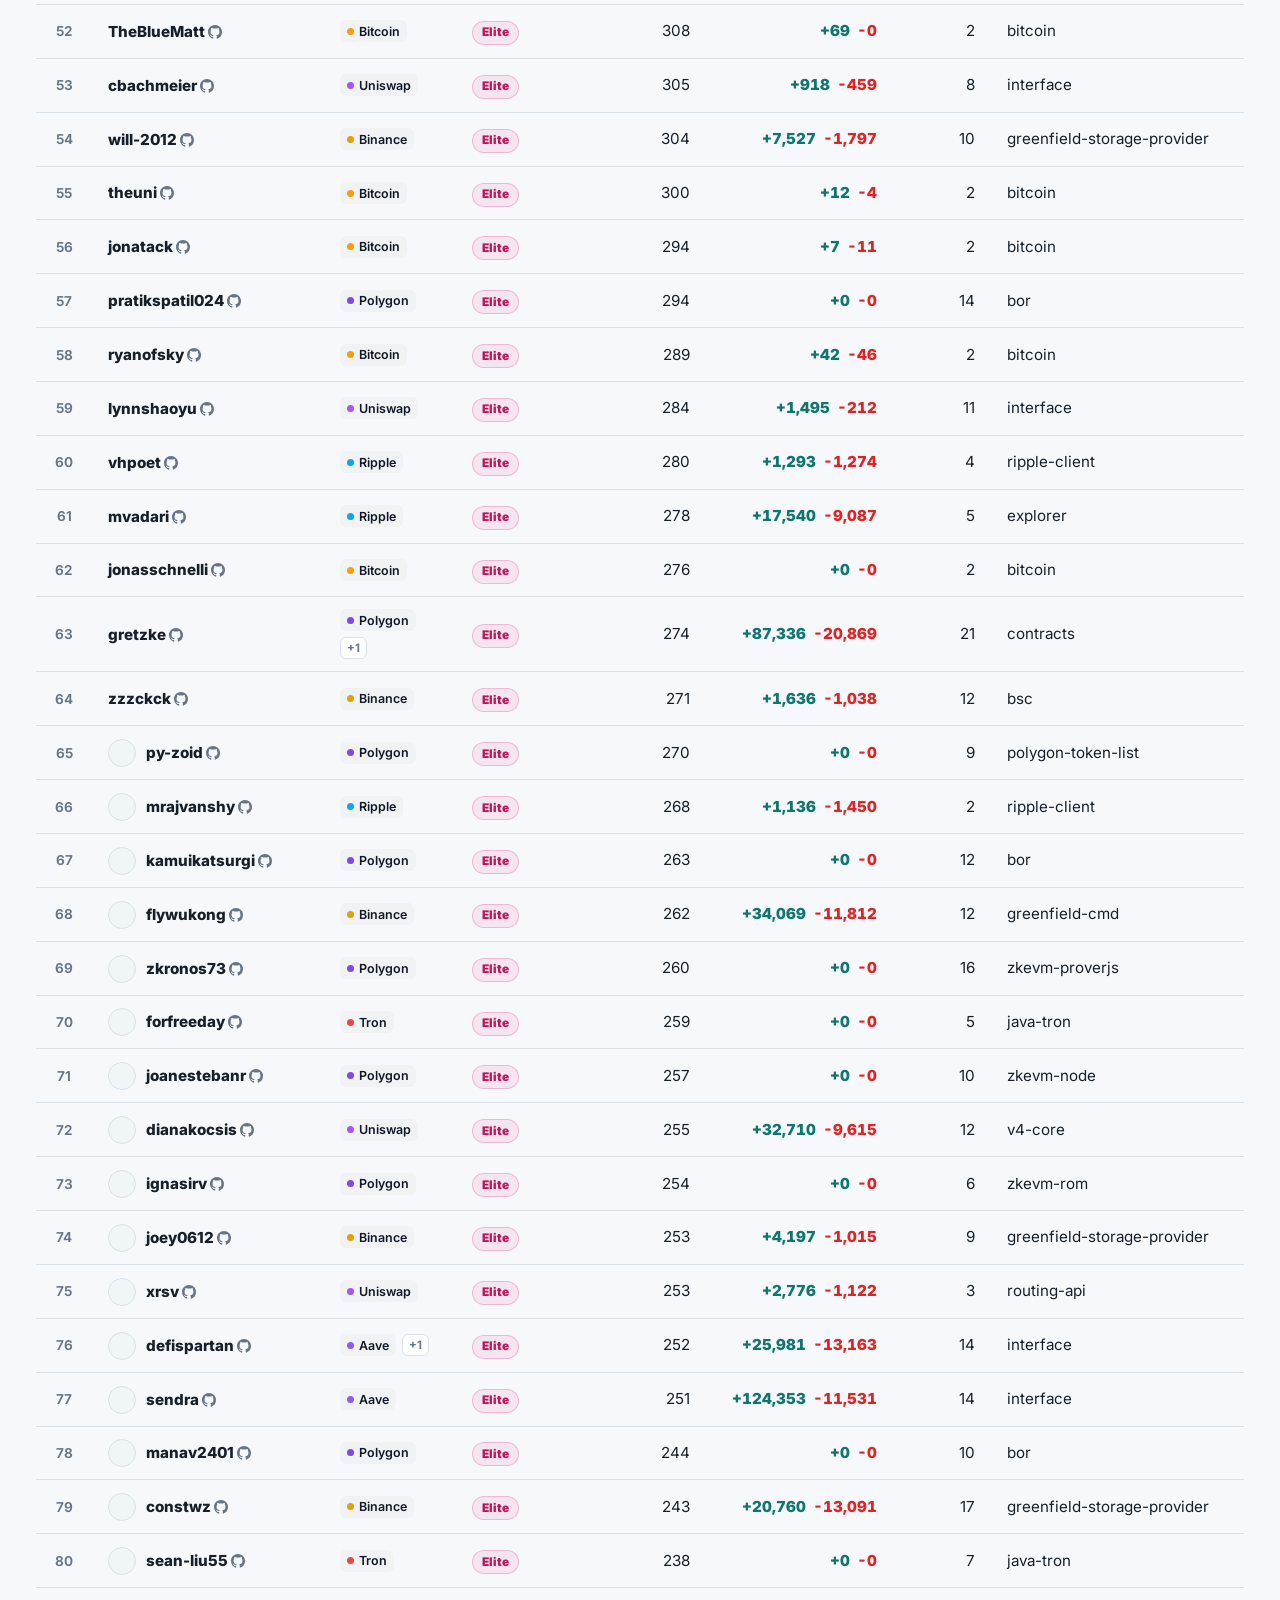
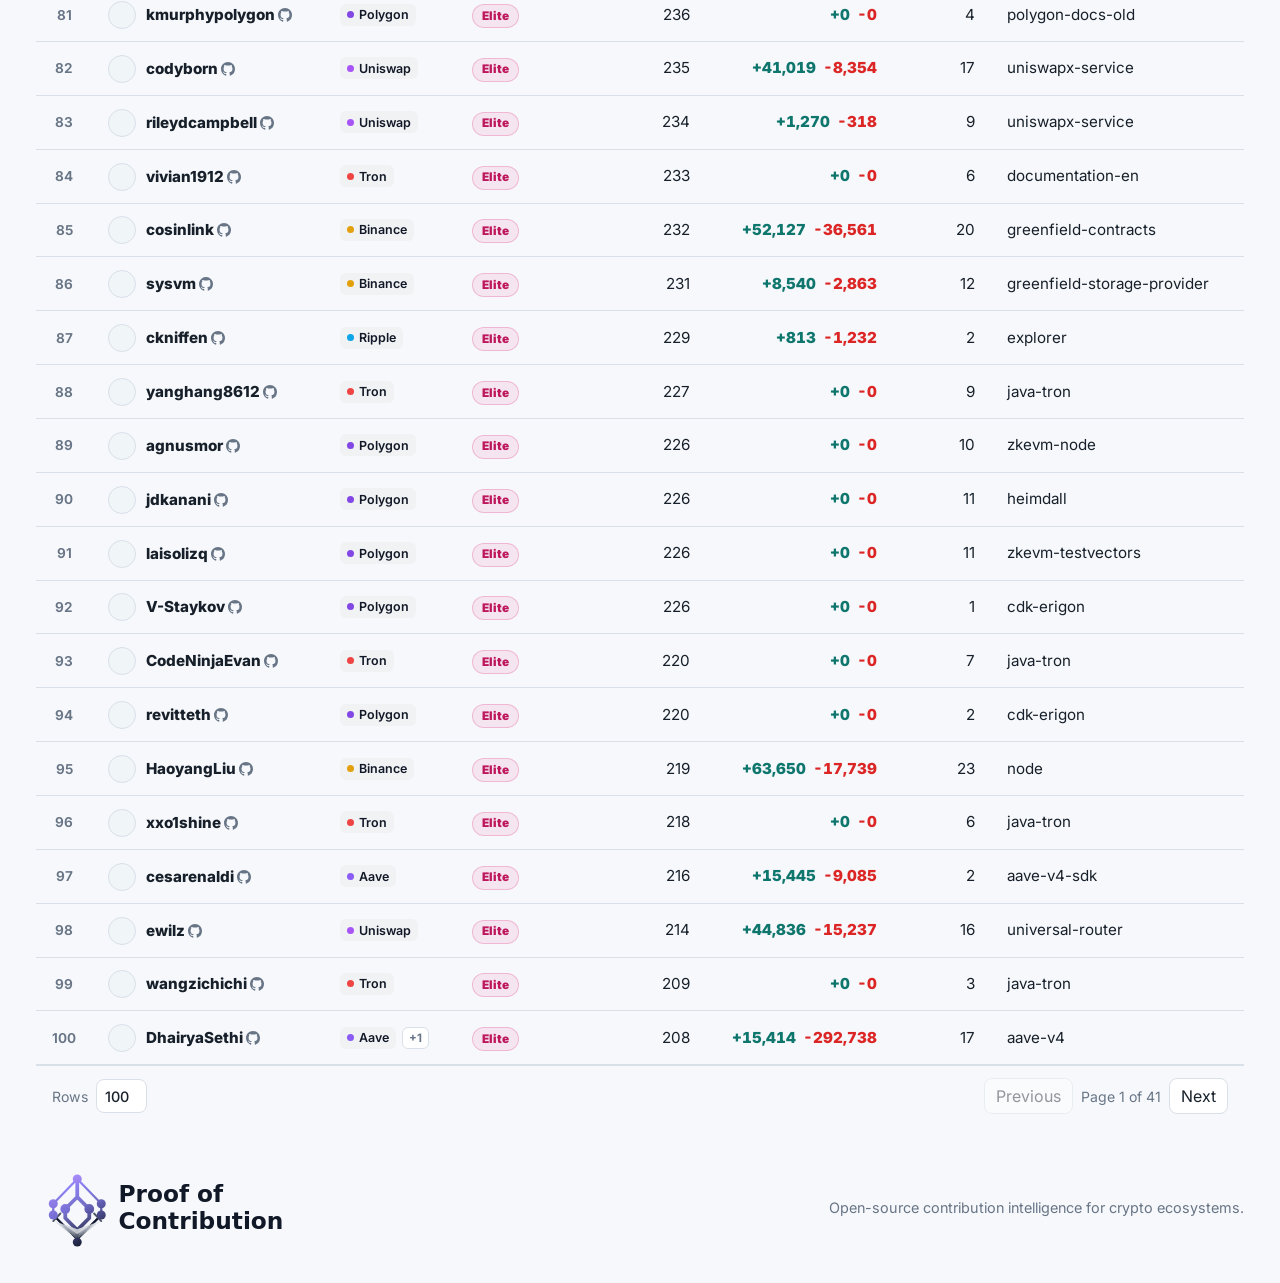
==== commit 4d0752ab: "update lines" ====
--- a/app/index.html
+++ b/app/index.html
@@ -174,7 +174,7 @@
                   <th data-i18n="filters.organization">Organization</th>
                   <th data-i18n="dashboard.experience">Experience</th>
                   <th class="number">Contributions</th>
-                  <th class="number">+ / - / Result</th>
+                  <th class="number">+ / -</th>
                   <th class="number" data-i18n="common.projects">Projects</th>
                   <th data-i18n="dashboard.topProject">Top project</th>
                 </tr>
--- a/app/styles.css
+++ b/app/styles.css
@@ -998,7 +998,7 @@
 
 .line-balance {
   display: inline-grid;
-  grid-template-columns: repeat(3, max-content);
+  grid-template-columns: repeat(2, max-content);
   gap: 7px;
   align-items: center;
   justify-content: end;
@@ -1015,30 +1015,6 @@
 .line-delete {
   color: #dc2626;
   font-weight: 850;
-}
-
-.line-net {
-  display: inline-flex;
-  align-items: center;
-  min-height: 22px;
-  border: 1px solid rgba(104, 117, 134, 0.22);
-  border-radius: 999px;
-  background: rgba(104, 117, 134, 0.08);
-  color: var(--muted);
-  font-weight: 900;
-  padding: 2px 7px;
-}
-
-.line-net.positive {
-  border-color: rgba(15, 118, 110, 0.24);
-  background: var(--green-soft);
-  color: var(--green);
-}
-
-.line-net.negative {
-  border-color: rgba(220, 38, 38, 0.24);
-  background: rgba(220, 38, 38, 0.1);
-  color: #dc2626;
 }
 
 .login {
@@ -2338,7 +2314,7 @@
   td:nth-child(3)::before { content: "Organization"; }
   td:nth-child(4)::before { content: "Experience"; }
   td:nth-child(5)::before { content: "Contributions"; }
-  td:nth-child(6)::before { content: "+ / - / Result"; }
+  td:nth-child(6)::before { content: "+ / -"; }
   td:nth-child(7)::before { content: "Projects"; }
   td:nth-child(8)::before { content: "Top project"; }
 
